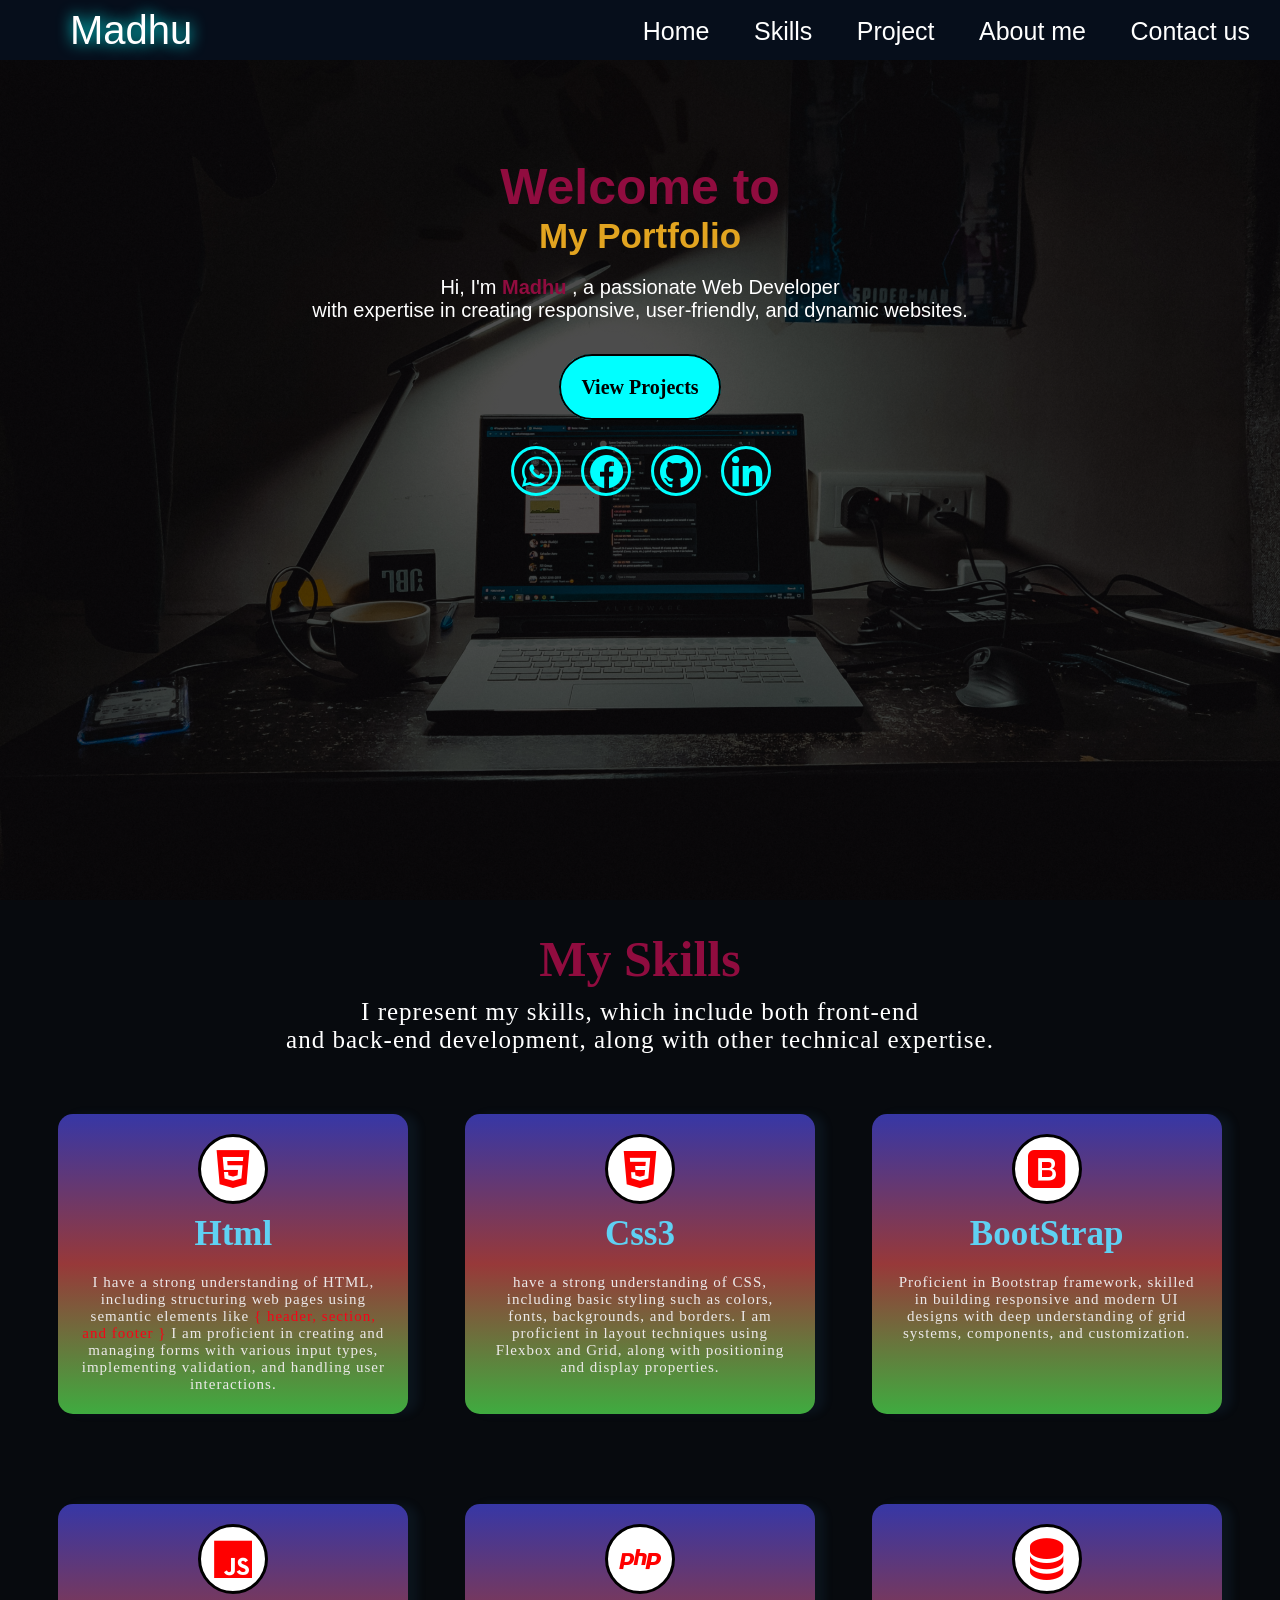
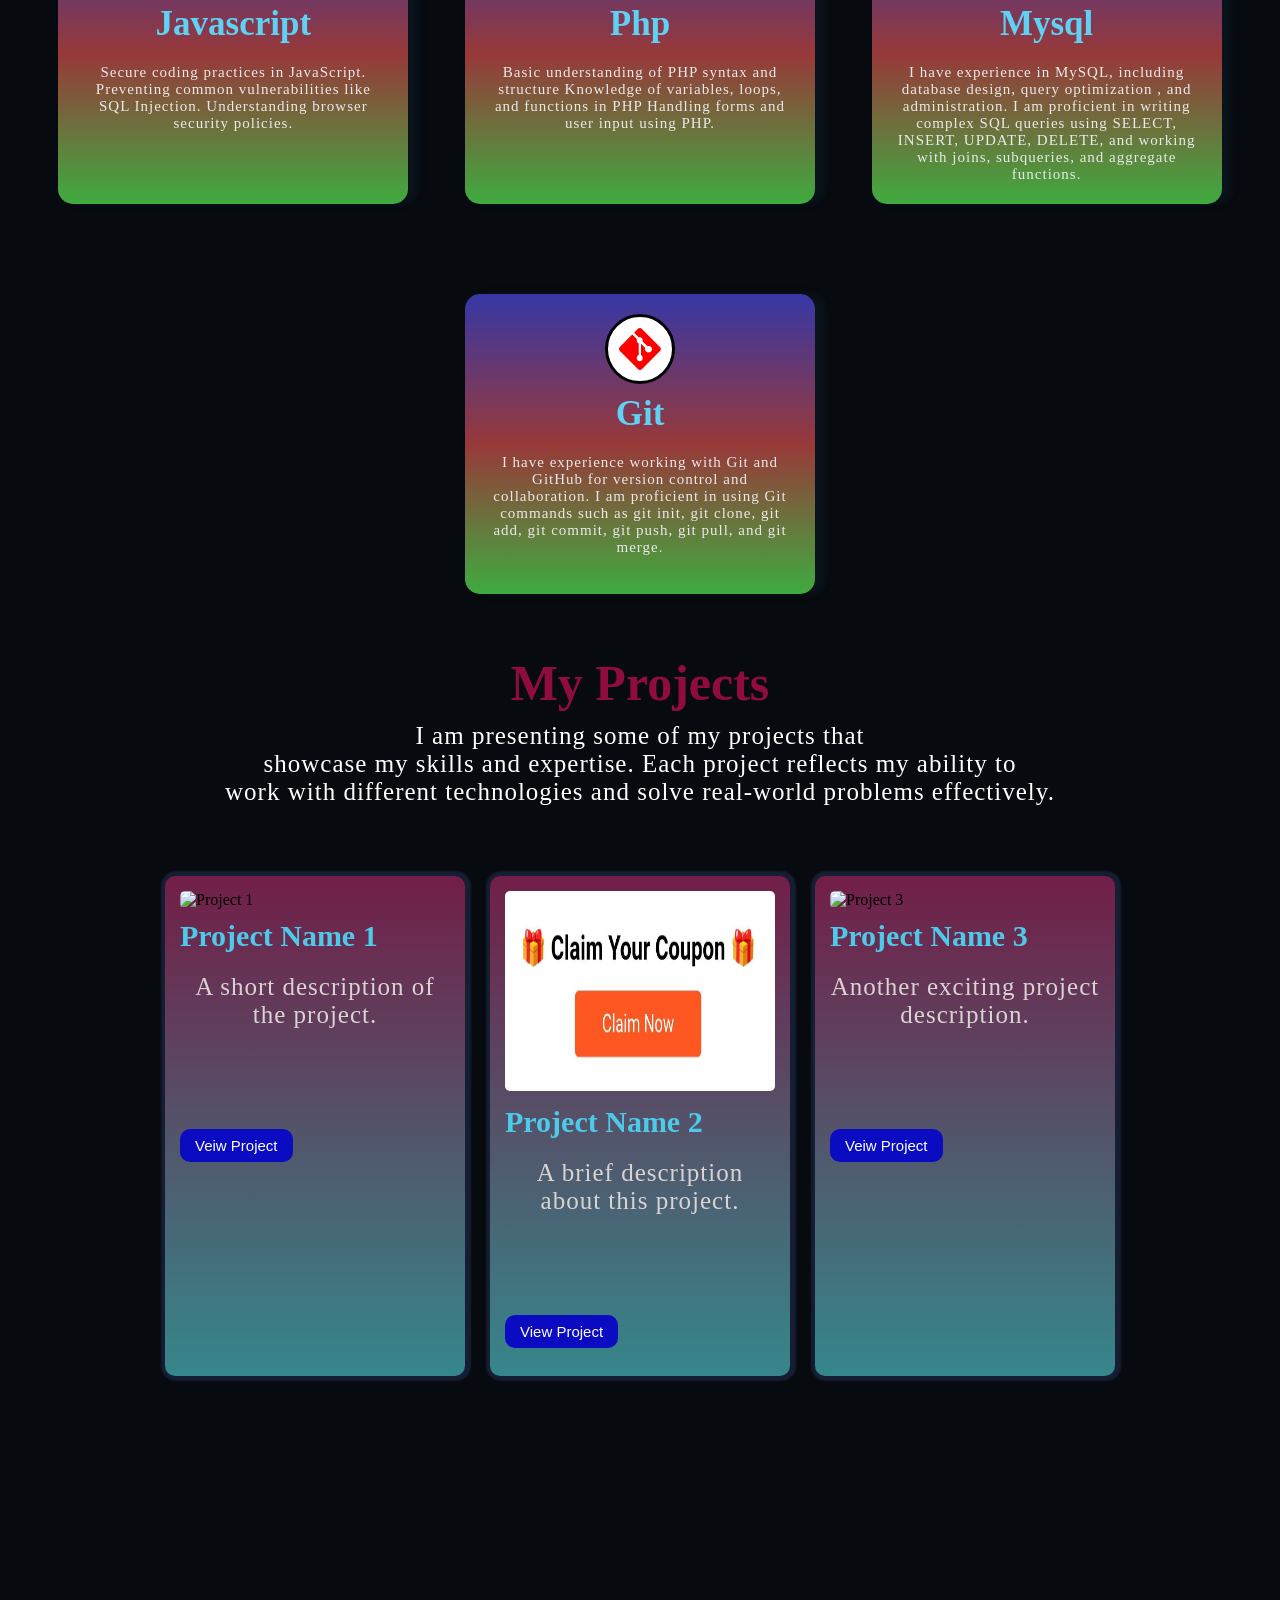
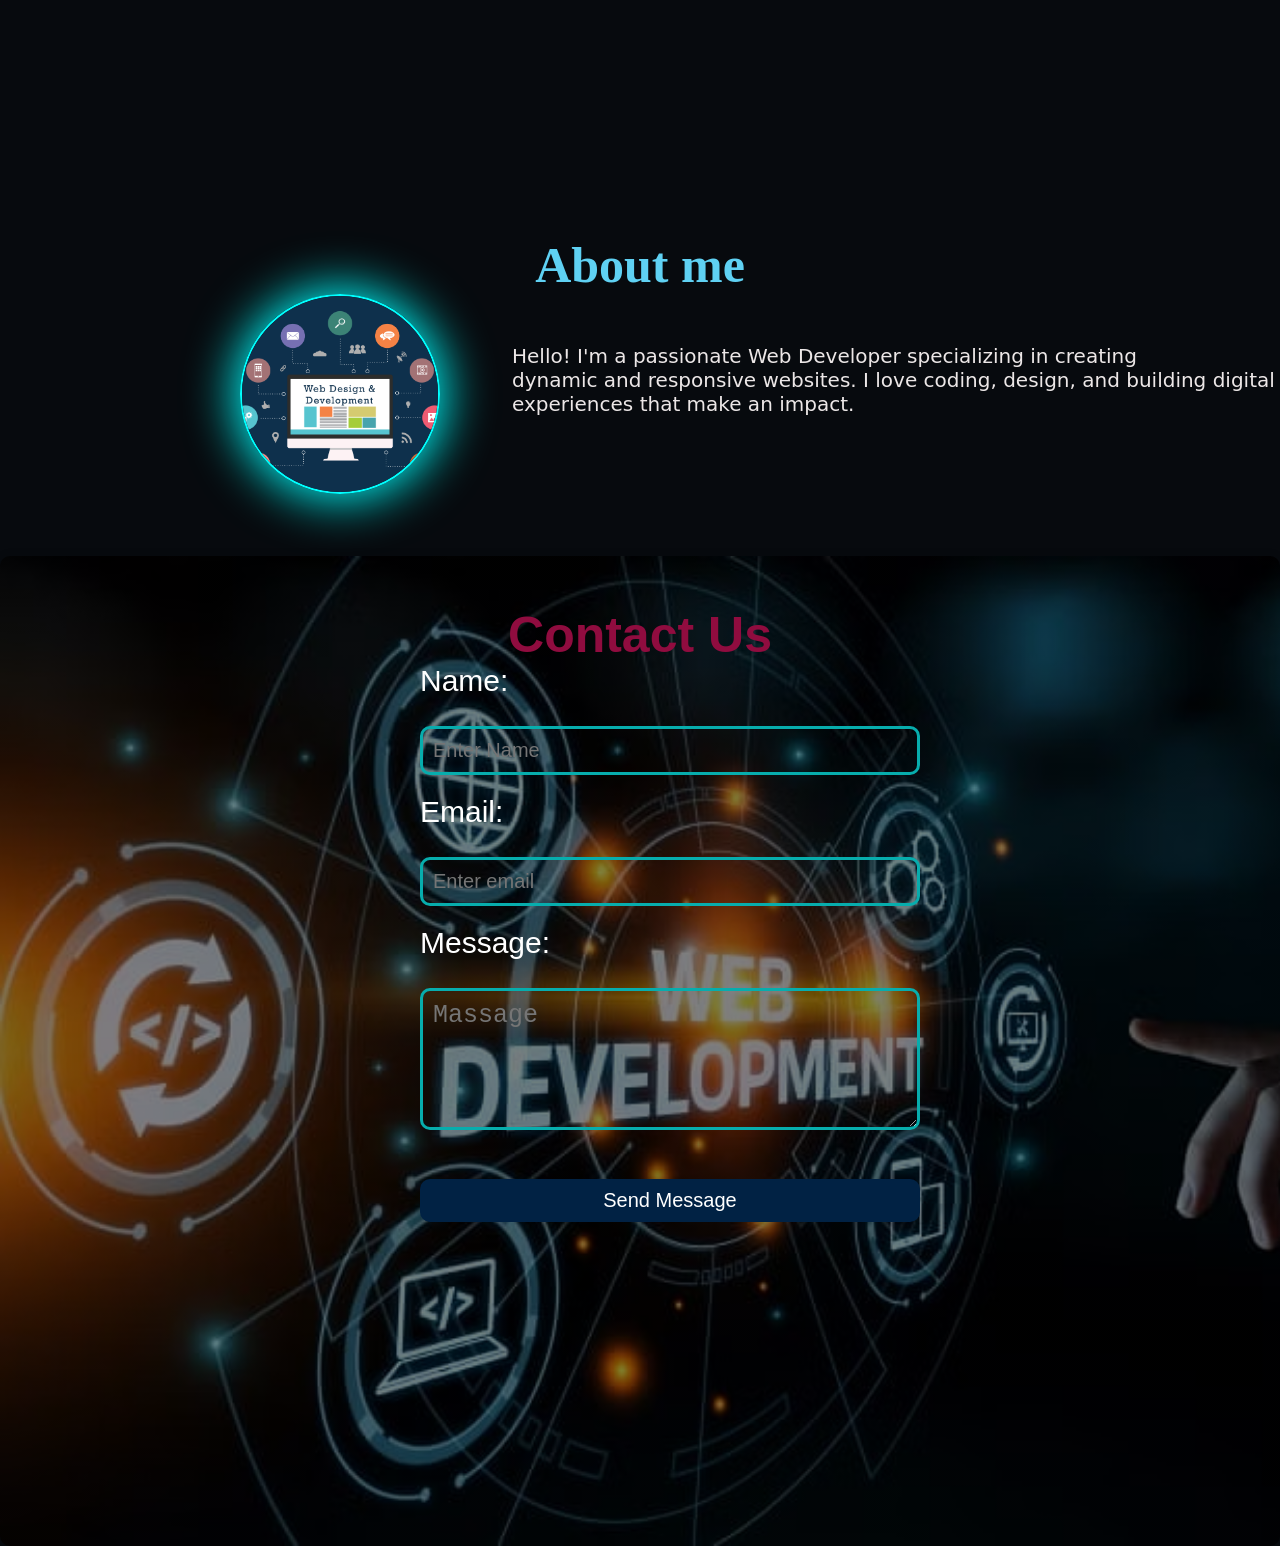
==== index.html @ 388b274d "PORTFOLIO" ====
<!DOCTYPE html>
<html lang="en">
<head>
    <meta charset="UTF-8">
    <meta name="viewport" content="width=device-width, initial-scale=1.0">
    <title>Madhu Verma</title>
    <link rel="stylesheet" type="text/css" href="p.css" />
    <link href='https://unpkg.com/boxicons@2.1.4/css/boxicons.min.css' rel='stylesheet'>
    <link href='https://unpkg.com/boxicons@2.1.4/css/boxicons.min.css' rel='stylesheet'>
</head>
<body>
    <!---------------------------------Navigationbar-------------------------------------------->
     <header class="head">
    <nav class="navbar">
        <div class="logo">Madhu</div>
        <ul class="nav-links">
            <li class="nav-menu"><a href="#hero" data-after="hero">Home</a></li>
            <li class="nav-menu"><a href="#S-B" data-after="Skills">Skills</a></li>
            <li class="nav-menu"><a href="#Projects" data-after="projects">Project</a></li>
            <li class="nav-menu"><a href="#container" data-after="about">About me</a></li>
            <li class="nav-menu"><a href="#Contact" data-after="contact">Contact us</a></li>
        </ul>
        <!------------------------------Toggle bar------------------------------->
        <div class="menu-toggle">&#9776;</div>
    </nav>
    <!-----------------------Home page----------------------->
    <section id="hero">
        <h2>Welcome to<h1> My Portfolio </h1></h2>
        <p>Hi, I'm <span>Madhu</span> , a passionate Web Developer</br>
            with expertise in creating responsive, user-friendly, and dynamic websites.</p>
        <button ><a href="#Projects"class="btn">View Projects</a></button><br>
<!--------------------------------social Meadia link----------------------------------------->
<div class="social-links">
    <a href="https://wa.me/+918318066806"rel="nooperner noreferrer"><i class='bx bxl-whatsapp'></i></a> 
    <a href=""><i class='bx bxl-facebook-circle' ></i></a>
    <a href="https://github.com/Madhuverma1"><i class='bx bxl-github'></i></a>
    <a href=""><i class='bx bxl-linkedin'></i></a>
</div>
    </section>
 </header>
<!--------------------------------------Skills-boxes---------------------------------------->
<section id="S-B">
<h2>My Skills</h2>
<p>I represent my skills, which include both front-end </br>
    and back-end development, along with other technical expertise.</p>
<section class="Skills">
    <div class="skill-box">
        <i class='bx bxl-html5'></i>
        <h3>Html</h3>
        <p> I have a strong understanding of HTML, including structuring web 
            pages using semantic elements like <span>{ header, section, and footer }</span>
            I am proficient in creating
            and managing forms with various input
            types, implementing validation, and handling user interactions. </p>
    </div>
    <div class="skill-box">
        <i class='bx bxl-css3' ></i>
        <h3>Css3</h3>
        <p> have a strong understanding of CSS, including basic styling 
            such as colors, fonts, backgrounds, and borders. I am proficient in 
            layout techniques using Flexbox 
            and Grid, along with positioning and display properties.</p>
    </div>
    <div class="skill-box">
        <i class='bx bxl-bootstrap' ></i>
        <h3>BootStrap</h3>
        <p>Proficient in Bootstrap framework, skilled in building responsive 
        and modern UI designs with deep understanding of grid systems, components, and customization.</p>
    </div>
</section>
<section class="Skills">
    <div class="skill-box">
        <i class='bx bxl-javascript' ></i>
        <h3>Javascript</h3>
        <p>
        Secure coding practices in JavaScript.<br>
        Preventing common vulnerabilities like SQL Injection.
        Understanding browser security policies.</p>
    </div>
    <div class="skill-box">
        <i class='bx bxl-php' ></i>
        <h3>Php</h3>
        <p>Basic understanding of PHP syntax and structure
        Knowledge of variables, loops, and functions in PHP
            Handling forms and user input using PHP.</p>
    </div>
    <div class="skill-box">
        <i class='bx bxs-data'></i>
        <h3>Mysql</h3>
        <p>I have experience in MySQL, including database design, query optimization
            , and administration. I am proficient in writing complex SQL queries using SELECT, INSERT,
             UPDATE, DELETE, and working with joins, subqueries, and aggregate functions.</p>
    </div>
</section>
<section class="Skills">
    <div class="skill-box">
        <i class='bx bxl-git'></i>
        <h3>Git</h3>
        <p>I have experience working with Git and GitHub for
             version control and collaboration. I am proficient in using Git commands such as git init, 
            git clone, git add, git commit, git push, git pull, and git merge.</p>
    </div>
</section>

<!----------------------------------Projects------------------------------------>
<section id="Projects">
    <h2>My Projects</h2>
    <p>I am presenting some of my projects that <br>showcase my skills 
        and expertise. Each project reflects my 
        ability to <br>work with different technologies and solve real-world problems effectively.</p>
        <div class="projects-container">
        <div class="project-box">
            <img src="project1.jpg" alt="Project 1">
            <h3>Project Name 1</h3>
            <p>A short description of the project.</p>
            <a href="https://github.com/Madhu12345678185/Animation" target="_blank">Veiw Project</a>
        </div>

        <div class="project-box">
            <img src="image/coupon.jpeg" alt="Project 2">
            <h3>Project Name 2</h3>
            <p>A brief description about this project.</p>
            <a href="https://coupon-project-1.onrender.com" target="_blank">View Project</a>
        </div>

        <div class="project-box">
            <img src="project3.jpg" alt="Project 3">
            <h3>Project Name 3</h3>
            <p>Another exciting project description.</p>
            <a href="" target="_blank">Veiw Project</a>
        </div>
    </div>
</section>
</section>
<!---------------------------------------About page-------------------------------------->
<section id="container">
    <div class="content">
    <h2 class="h2">About me</h2>
    <img class="image" src="web-development.png"></img>
    <p class="p">Hello! I'm a passionate Web Developer specializing in creating 
    <br>dynamic and responsive websites. I love coding, design, and building digital
    </br> experiences that make an impact.</p>
    </div>
</section>

<!----------------------------------contact Page------------------------------->
<section id="Contact">
    
<div class="contact-container">
    <h2>Contact Us</h2>
    <form id="contactForm">
        <label for="name">Name:</label><br><br>
        <input type="text" id="name" name="name"placeholder="Enter Name">
        <p class="error" id="nameError"></p>

        <label for="email">Email:</label><br><br>
        <input type="email" id="email" name="email"placeholder="Enter email">
        <p class="error" id="emailError"></p>

        <label for="message">Message:</label><br><br>
        <textarea id="message" name="message" rows="4"placeholder="Massage"></textarea>
        <p class="error" id="messageError"></p>

        <button type="submit" class="btn2"  >Send Message</button>
       
    </form>
</div>
</section>
</body>
</html>
    <!-----------------------Javascript------------------------>
    <script src="js.js"></script>
</body>
</html>
---- p.css ----
* {
  margin: 0;
  padding: 0;
  box-sizing: border-box;
}
body {
  background-color: #070a0e;
  height: 100vh;
  width: 100%;
}
.head {
  font-family: Arial, sans-serif;
  background: linear-gradient(rgba(0, 0, 0, 0.7) 50%, rgba(0, 0, 0, 0.7) 50%),
    url("computer2.jpg") no-repeat;
  height: 100vh;
  width: 100%;
  background-size: cover;
}
/*****************************Nav-Links****************************/
nav ul {
  list-style: none;
  padding: 0;
}
nav ul li {
  display: inline;
  margin: 0 15px;
}
nav ul li a {
  color: white;
  text-decoration: none;
  padding-right: 20px;
}
/*******************************Navigation Bar**************************************/
.navbar {
  display: flex;
  justify-content: space-between;
  align-items: center;
  background: #060e1b;
  padding-left: 20px;
  color: white;
  cursor: pointer;
  position: fixed;
  height: 60px;
  width: 100%;
}
.logo {
  font-size: 40px;
  font-weight: 400;
  text-shadow: 0px 0px 15px aqua;
  padding-left: 50px;
}
.nav-links a {
  list-style: none;
  font-size: 30px;
}
.nav-menu a:hover {
  cursor: pointer;
  font-size: 26px;
  color: aqua;
  transition: 1s;
  text-decoration: underline;
  text-shadow: 0px 0px 8px aqua;
  overflow: hidden;
}
.nav-links li {
  margin: 15px 10px;
  font-size: 30px;
}

.nav-links a {
  color: white;
  text-decoration: none;
  font-size: 25px;
}
.menu-toggle {
  display: none;
  font-size: 24px;
  cursor: pointer;
}
/***************************Responsinve for phone********************************/
@media (max-width: 700px) {
  .nav-links {
    display: none;
    flex-direction: column;
    width: 100%;
    position: absolute;
    top: 50px;
    left: 0;
    background: #060e1b;
    text-align: center;
    height: 350px;
    text-size-adjust: 40px;
    transition: 1s;
  }
  .head {
    background: linear-gradient(rgba(0, 0, 0, 0.7) 50%, rgba(0, 0, 0, 0.7) 50%),
      url("computer2.jpg") no-repeat;
    height: 100vh;
    width: 100%;
    background-size: cover;
  }
  nav ul li a {
    padding-top: 20px;
    margin-top: 30px;
  }
  .nav-links.active {
    display: flex;
    padding-right: 5px;
  }
  .logo {
    padding-left: 0%;
  }
  .navbar {
    position: fixed;
  }
  .menu-toggle {
    display: block;
    padding-right: 30px;
    border: 2px solid white;
    border-radius: 50%;
    height: 40px;
    width: 40px;
    text-align: center;
    padding: 1px 1px 1px 1px;
    font-size: 25px;
    margin-right: 10px;
    box-shadow: 0px 0px 10px 3px aqua;
    animation: border 5s linear infinite;
  }
  @keyframes border {
    from {
      rotate: (border(360deg));
    }
    to {
      opacity: 0;
    }
  }
}
/************************************Home page*********************************/
#hero {
  text-align: center;
  padding: 50px 20px;
  color: white;
  padding-top: 10%;
  font-size: 25px;
}
#hero h1{
  color:#e2a420;
  font-size: 35px;
}
#hero p {
  padding: 20px;
  font-size: 20px;
  font-family: Verdana, Geneva, Tahoma, sans-serif;
  padding-top: 20px;
  line-break: 20px;
}
#hero p span {
  color:#900C3F ;
  font-size: 20px;
  font-weight: 600;
}
#hero h2 span {
  color: aqua;
  font-size: 45px;
  padding-top: 10px;
}
#hero .btn {
  padding: 20px;
  font-size: 20px;
}
/*********************************Project button*********************************/
button {
  background: none;
  border: none;
  margin-top: 25px;
  font-size: 30px;
  font-weight: 20px;
}
button .btn {
  border: 2px solid black;
  height: 20vh;
  width: 50%;
  background-color: aqua;
  text-decoration: none;
  font-size: 30px;
  font-weight: 600;
  color: black;
  margin-top: 20px;
  border-radius: 40px;
  padding-top: 30px;
  font-family: serif;
}
/*********************************Social-Meadia Css*************************************/
.social-links {
  margin-top: 30px;
  font-size: 40px;
  height: 50px;
  width: 50px;
  display: flex;
  padding: 10px;
  margin: 30px 38%;
}
.social-links a i {
  color: aqua;
  cursor: pointer;
  transition: 1s;
}
.social-links i {
  color: aqua;
  cursor: pointer;
  transition: 1s;
}
.social-links .bx {
  padding: 3px;
  border: 3px solid aqua;
  height: 50px;
  width: 50px;
  border-radius: 50%;
  margin: 5px 10px;
}
.social-links .bx:hover {
  box-shadow: 0px 0px 30px 10px aqua;
}
/********************************responsive social-links********************************/
@media (max-width: 700px) {
  .social-links {
    margin-left: 30px;
    font-size: 40px;
    font-weight: 100;
  }
  #hero p {
    margin-top: 30px;
  }
  #hero h2 {
    padding-top: 10%;
  }
}
/********************************Skills-boxes**********************************/
.Skills {
  display: flex;
  padding: 30px;
  margin-top: 30px;
}
#S-B p{
  font-size: 25px;
  letter-spacing: 1px;
  font-family: chive;
}
h2 {
  text-align: center;
  color:#900C3F ;
  font-size: 50px;
  font-weight: 600;
  margin-top: 30px;
}
p {
  color: white;
  font-size: 25px;
  padding-top: 10px;
  text-align: center;
  font-family: Verdana, Geneva, Tahoma, sans-serif;
}
.skill-box {
  background: linear-gradient(
    rgba(60, 60, 182, 0.9),
    rgba(167, 62, 62, 0.9),
    rgba(69, 189, 69, 0.9)
  );
  padding: 20px;
  border-radius: 15px;
  box-shadow: 10px 0px 10px rgb(50, 108, 156, 0.1);
  height: 300px;
  width: 350px;
  text-align: center;
  margin: auto;
}
.skill-box h3 {
  margin-bottom: 10px;
  color: rgb(95, 209, 243);
  font-size: 35px;
  margin: 10px;
}
#S-B .skill-box p {
  color: rgb(236, 233, 233);
  font-size: 15px;
  font-family: "Lucida Sans";
}
.skill-box p span {
  color: rgb(245, 4, 24);
}
.skill-box .bx {
  font-size: 50px;
  border: 3px solid black;
  color: red;
  border-radius: 50%;
  background-color: white;
  height: 70px;
  width: 70px;
  padding-top: 7px;
}
/********************************responsive Skills********************************/
@media (max-width: 700px) {
  .skill-box {
    margin: 10px;
    height: 350px;
    width: 300px;
    margin: 10px auto;
  }
  .Skills {
    display: grid;
  }
  #S-B p {
    font-size: 15px;
  }
}
/********************************Projects css***************************************/
.projects-container {
  display: flex;
  flex-wrap: wrap;
  justify-content: center;
  gap: 25px;
  padding: 20px;
  margin-top: 50px;
  position: relative;
  cursor: pointer;
  height: 100vh;
  width: 100%;
}
#Projects p{
  font-size: 25px;
  letter-spacing: 1px;
  font-family: chive;
}
.projects-container p {
  font-family: Verdana, Geneva, Tahoma, sans-serif;
  font-size: 29px;
}
.project-box {
  background: linear-gradient(rgba(185, 44, 110, 0.6), rgba(85, 218, 223, 0.6));
  border-radius: 10px;
  padding: 15px;
  width: 300px;
  box-shadow: 1px  0 2px 5px rgba(86, 108, 206, 0.2);
  transition: 0.3s;
  z-index: -1;
  height: 500px;
}
.project-box:hover {
  transform: scale(1.5);
  z-index: 1;
}
.project-box img {
  width: 100%;
  border-radius: 5px;
  height: 200px;
}
.project-box h3 {
  margin: 10px 0;
  font-size: 30px;
  color: rgb(77, 202, 233);
  font-weight: 600;
}
.project-box p {
  font-size: 15px;
  color: #dad3d3;
}
.project-box a {
  font-size: 15px;
  font-family: "Segoe UI", Tahoma, Geneva, Verdana, sans-serif;
  display: inline-block;
  margin-top: 100px;
  padding: 8px 15px;
  background: rgb(11, 11, 194);
  color: white;
  text-decoration: none;
  border-radius: 10px;
}
@media (max-width: 700px) {
  #Projects {
    height: 100vh;
    width: 100%;
  }
  .projects-container {
    height: 200px;
    width: 300px;
    margin: auto;
    z-index: -1;
  }
  #Project p {
    font-size: 15px;
  }
}
/******************************************About me************************************/
#container {
  display: flex;
  padding-top: 50px;
  width: 100%;
  flex-wrap: wrap;
  margin: auto;
  z-index: -1;
  height: 400px;
  width: 100%;
}
.image {
  flex: 1;
  width: 200px;
  height: 200px;
  border-radius: 50%;
  object-fit: cover;
  animation: fadeIn 5s ease-in infinite;
  position: absolute;
  border: 2px solid aqua;
  box-shadow: 0px 0px 50px 5px aqua;
  transition: 1s;
  z-index: -1;
  margin-left: 15rem;
}
.content {
  flex: 2;
  animation: slideIn 1.5s ease-in-out;
  padding-top: 0px;
}
.content .h2 {
  color: rgb(95, 209, 243);
  font-size: 50px;
}
.p {
  color: #ece7e7;
  position: relative;
  font-family: system-ui, -apple-system, BlinkMacSystemFont, "Segoe UI";
  font-size: 20px;
  text-align: justify;
  padding-left: 40%;
  padding-top: 50px;
  position: relative;
  z-index: -1;
}
@keyframes fadeIn {
  from {
    opacity: 1;
  }
  to {
    opacity: 0.4;
  }
}

@media (max-width: 700px) {
  .image {
    height: 150px;
    width: 150px;
    border-radius: 50%;
    box-shadow: 0px 0px 50px 2px aqua;
    margin-left: 170px;
    border-top: none;
    z-index: -1;
    border: 2px solid aqua;
    margin-top: 30px;
  }
  .p {
    padding-top: 15rem;
    z-index: -1;
    padding-left: 0%;
    text-align: justify;
  }
  .content .h2 {
    padding-top: 100px;
  }
  #container {
    padding-top: 60rem;
    height: 100rem;
    width: 100%;
  }
}
/**************************************Contact Page css******************************************/
#Contact {
  font-family: Arial, sans-serif;
  margin: 0;
  padding: 0;
  display: flex;
  justify-content: center;
  align-items: center;
  height: 100vh;
}
.contact-container {
  padding: 20px;
  border-radius: 10px;
  box-shadow: 0px 0px 10px rgba(0, 0, 0, 0.1);
  width: 100%;
  margin: auto;
  background: linear-gradient(rgba(0, 0, 0, 0.5) 50%, rgba(0, 0, 0, 0.5) 50%),
    url("good career.jpg") no-repeat;
  background-size: cover;
  height: 110vh;
}
h2 {
  text-align: center;
  font-size: 50px;
  font-weight: bold;
}
label {
  color: white;
  font-size: 30px;
  font-family: "Gill Sans", "Gill Sans MT", Calibri, "Trebuchet MS", sans-serif;
  padding-left: 400px;
}
input,
textarea {
  width: 500px;
  padding: 10px;
  margin: 10px 400px;
  border: 3px solid #07adad;
  border-radius: 10px;
  background-color: transparent;
  font-size: 25px;
  color: rgb(235, 225, 225);
}
.btn2 {
  width: 500px;
  padding: 10px;
  background: #012244;
  color: white;
  border: none;
  border-radius: 10px;
  cursor: pointer;
  font-size: 20px;
  transition: 1s;
  margin-left: 400px;
}
.btn2:hover {
  background: #0056b3;
}
.error {
  color: red;
  font-size: 20px;
}
input {
  font-size: 20px;
}
@media (max-width: 700px) {
  #Contact {
    height: 100vh;
    width: 100%;
  }
  label {
    padding-left: 0px;
  }
  input,
  textarea {
    margin: 10px;
    width: 100%;
  }
  .btn2 {
    margin-left: 10px;
    width: 100%;
  }
}
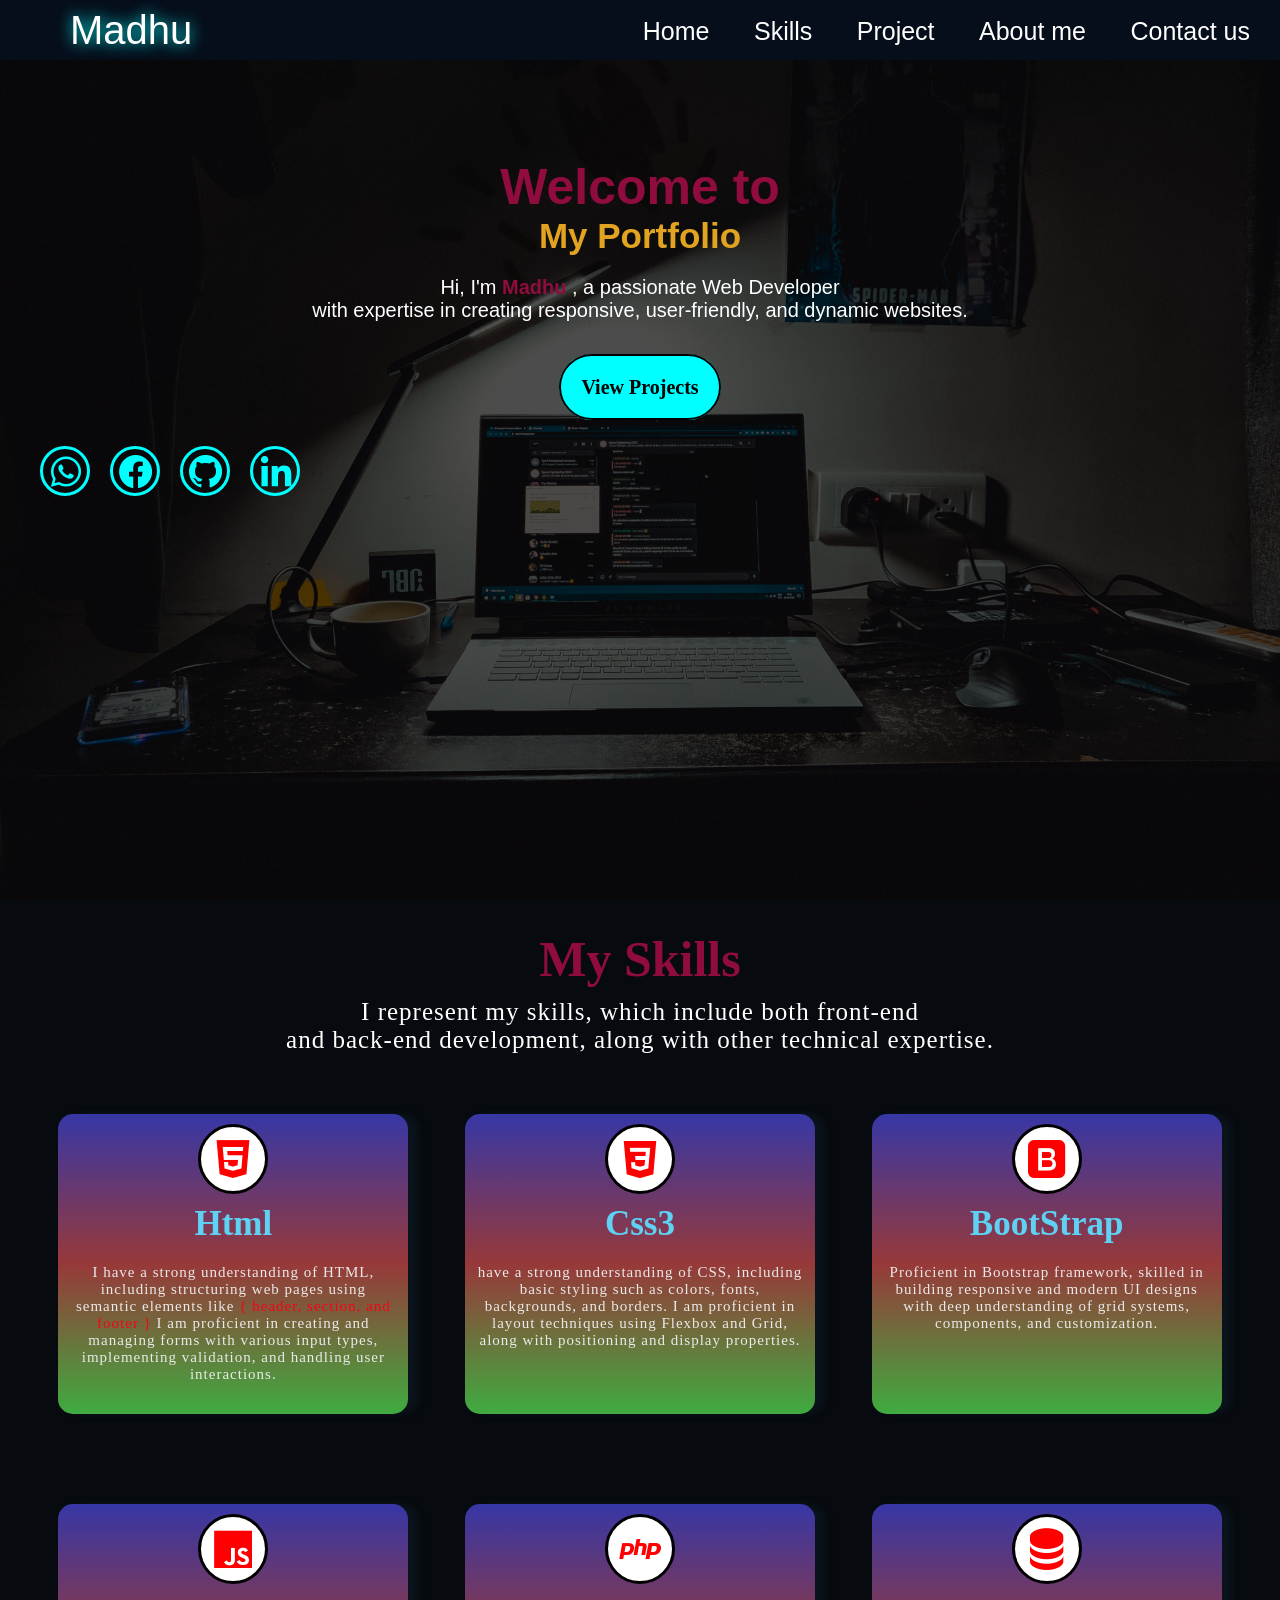
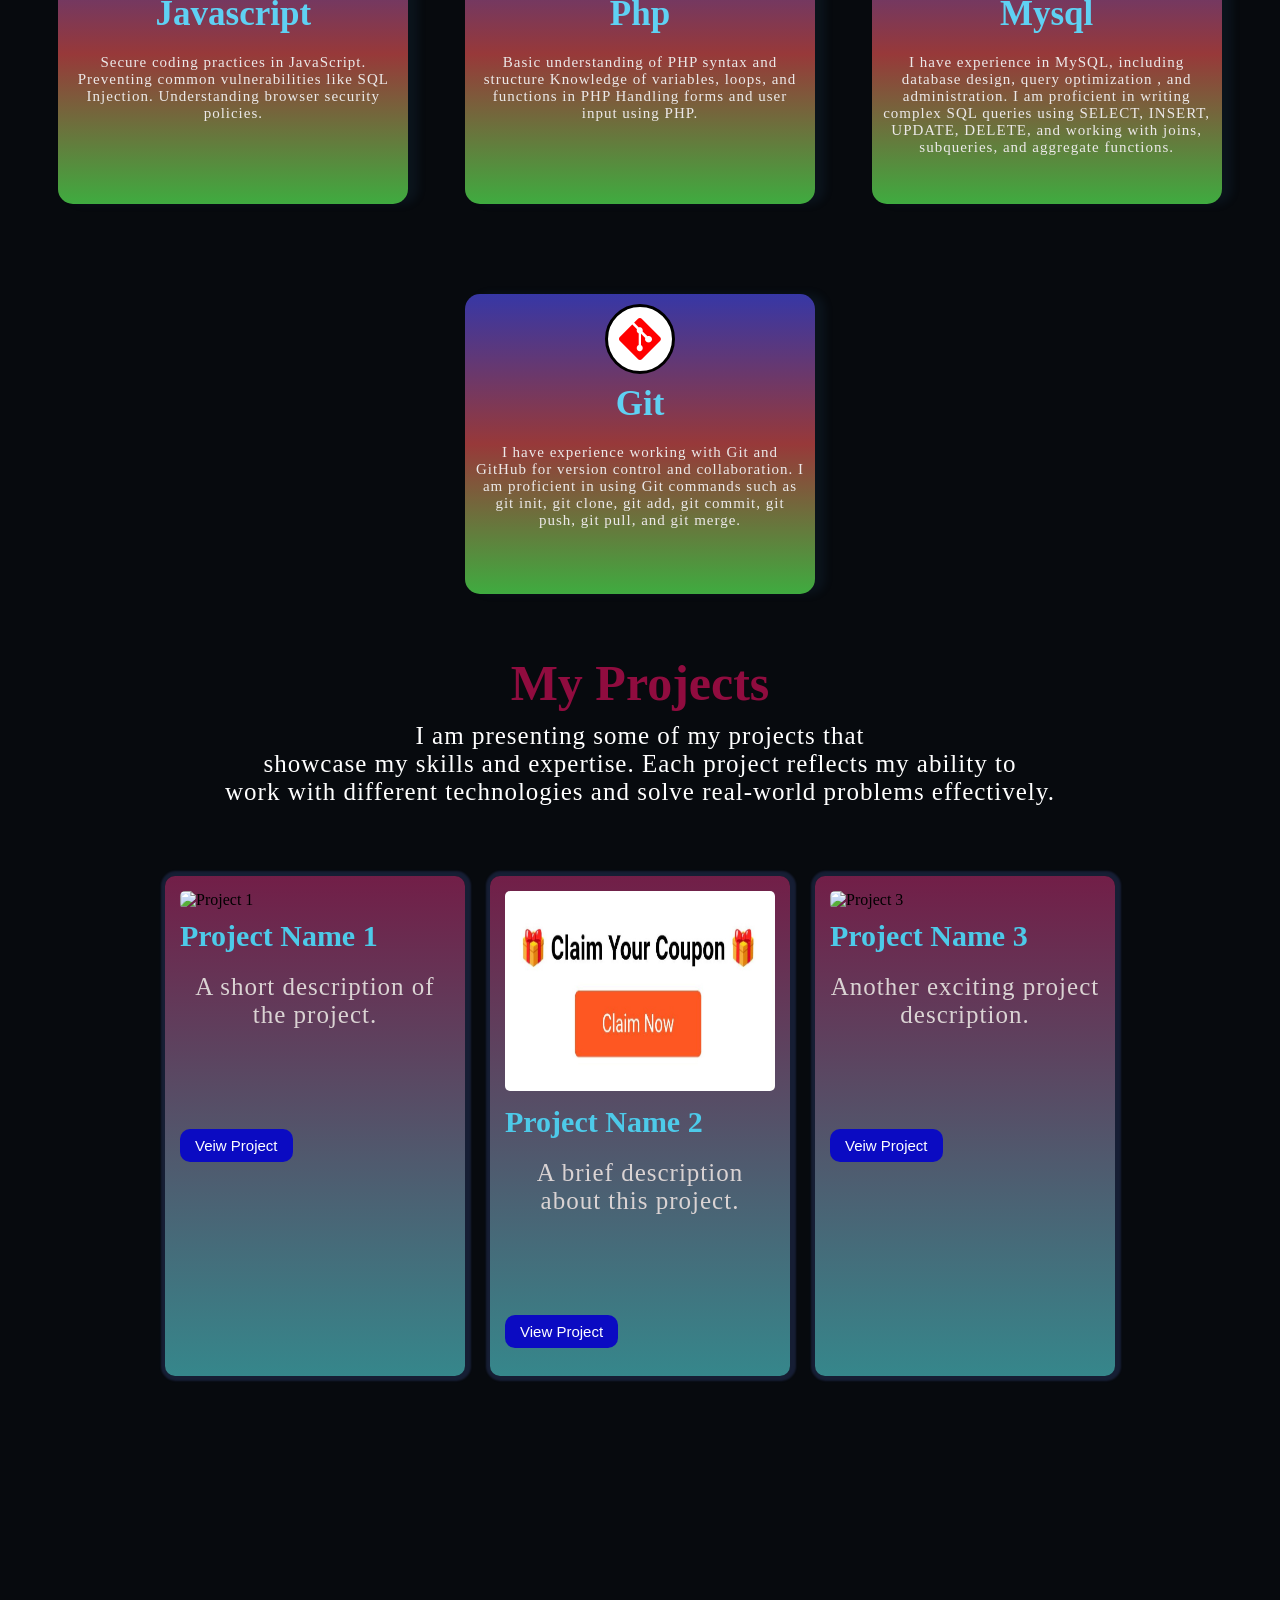
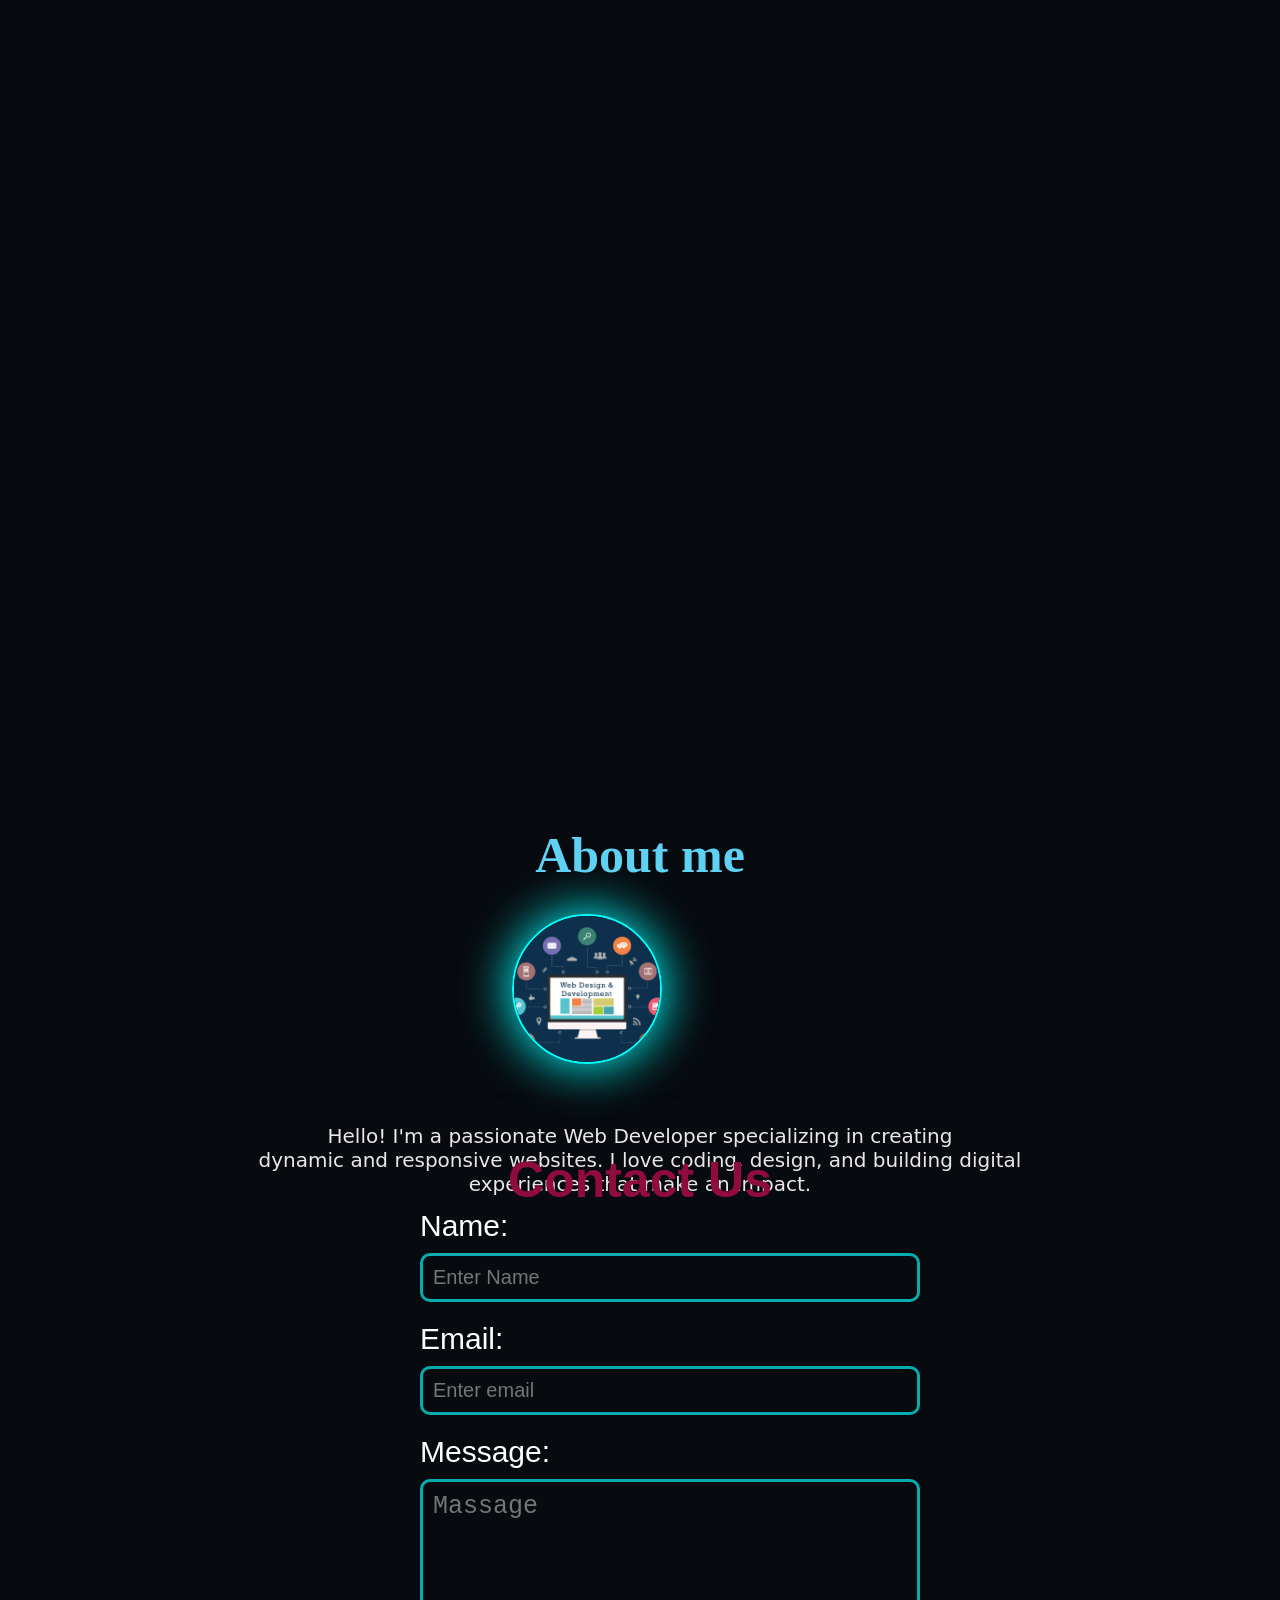
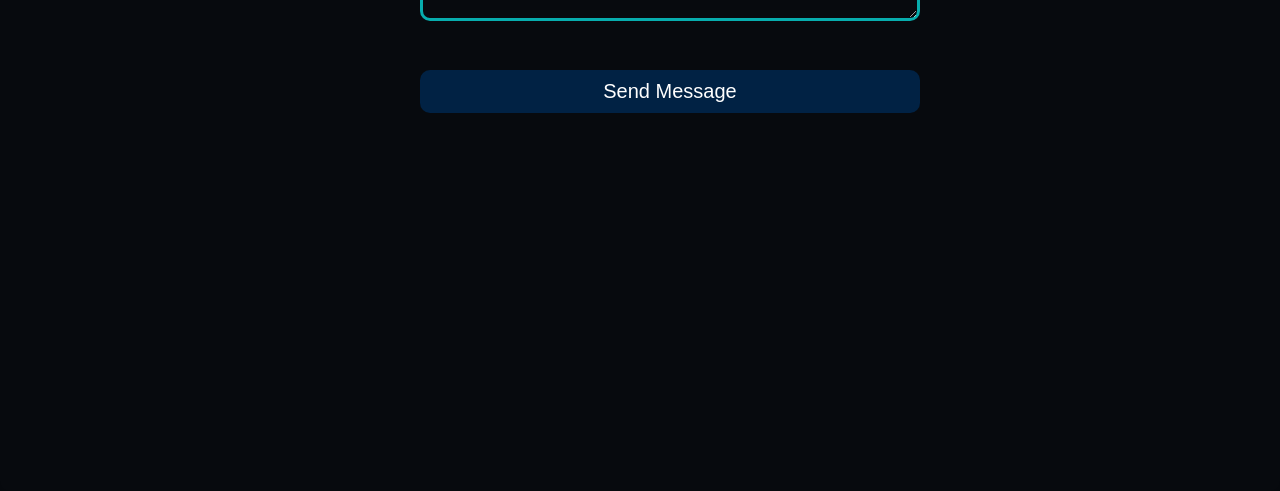
==== commit a8b48c90: "PORTFOLIO" ====
--- a/index.html
+++ b/index.html
@@ -114,14 +114,14 @@
             <img src="project1.jpg" alt="Project 1">
             <h3>Project Name 1</h3>
             <p>A short description of the project.</p>
-            <a href="https://github.com/Madhu12345678185/Animation" target="_blank">Veiw Project</a>
+            <a href="" target="_blank">Veiw Project</a>
         </div>
 
         <div class="project-box">
             <img src="image/coupon.jpeg" alt="Project 2">
             <h3>Project Name 2</h3>
             <p>A brief description about this project.</p>
-            <a href="https://coupon-project-1.onrender.com" target="_blank">View Project</a>
+            <a href="https://github.com/Madhuverma1/MyPortfolio" target="_blank">View Project</a>
         </div>
 
         <div class="project-box">
@@ -150,15 +150,15 @@
 <div class="contact-container">
     <h2>Contact Us</h2>
     <form id="contactForm">
-        <label for="name">Name:</label><br><br>
+        <label for="name">Name:</label><br>
         <input type="text" id="name" name="name"placeholder="Enter Name">
         <p class="error" id="nameError"></p>
 
-        <label for="email">Email:</label><br><br>
+        <label for="email">Email:</label><br>
         <input type="email" id="email" name="email"placeholder="Enter email">
         <p class="error" id="emailError"></p>
 
-        <label for="message">Message:</label><br><br>
+        <label for="message">Message:</label><br>
         <textarea id="message" name="message" rows="4"placeholder="Massage"></textarea>
         <p class="error" id="messageError"></p>
 
--- a/p.css
+++ b/p.css
@@ -78,7 +78,7 @@
   cursor: pointer;
 }
 /***************************Responsinve for phone********************************/
-@media (max-width: 700px) {
+@media (max-width: 768px) {
   .nav-links {
     display: none;
     flex-direction: column;
@@ -199,17 +199,22 @@
   width: 50px;
   display: flex;
   padding: 10px;
-  margin: 30px 38%;
+  
+  /* margin: 20px ; */
 }
 .social-links a i {
+
   color: aqua;
   cursor: pointer;
   transition: 1s;
+  margin-left: 50%;
+
 }
 .social-links i {
   color: aqua;
   cursor: pointer;
   transition: 1s;
+
 }
 .social-links .bx {
   padding: 3px;
@@ -223,9 +228,9 @@
   box-shadow: 0px 0px 30px 10px aqua;
 }
 /********************************responsive social-links********************************/
-@media (max-width: 700px) {
+@media (max-width: 768px) {
   .social-links {
-    margin-left: 30px;
+    margin-left: 200px;
     font-size: 40px;
     font-weight: 100;
   }
@@ -267,7 +272,7 @@
     rgba(167, 62, 62, 0.9),
     rgba(69, 189, 69, 0.9)
   );
-  padding: 20px;
+  padding: 10px;
   border-radius: 15px;
   box-shadow: 10px 0px 10px rgb(50, 108, 156, 0.1);
   height: 300px;
@@ -300,7 +305,7 @@
   padding-top: 7px;
 }
 /********************************responsive Skills********************************/
-@media (max-width: 700px) {
+@media (max-width: 768px) {
   .skill-box {
     margin: 10px;
     height: 350px;
@@ -322,9 +327,9 @@
   gap: 25px;
   padding: 20px;
   margin-top: 50px;
-  position: relative;
-  cursor: pointer;
-  height: 100vh;
+  /* position: relative; */
+  cursor: pointer;
+  height: 80vh;
   width: 100%;
 }
 #Projects p{
@@ -335,6 +340,7 @@
 .projects-container p {
   font-family: Verdana, Geneva, Tahoma, sans-serif;
   font-size: 29px;
+
 }
 .project-box {
   background: linear-gradient(rgba(185, 44, 110, 0.6), rgba(85, 218, 223, 0.6));
@@ -342,14 +348,15 @@
   padding: 15px;
   width: 300px;
   box-shadow: 1px  0 2px 5px rgba(86, 108, 206, 0.2);
-  transition: 0.3s;
-  z-index: -1;
+  /* transition: 0.3s; */
+  /* z-index: -1; */
   height: 500px;
-}
-.project-box:hover {
-  transform: scale(1.5);
-  z-index: 1;
-}
+
+}
+/* .project-box:hover {
+  transform: scale(1.1);
+  
+} */
 .project-box img {
   width: 100%;
   border-radius: 5px;
@@ -376,13 +383,13 @@
   text-decoration: none;
   border-radius: 10px;
 }
-@media (max-width: 700px) {
+@media (max-width: 768px) {
   #Projects {
     height: 100vh;
     width: 100%;
   }
   .projects-container {
-    height: 200px;
+    height: 250px;
     width: 300px;
     margin: auto;
     z-index: -1;
@@ -445,30 +452,34 @@
   }
 }
 
-@media (max-width: 700px) {
+@media (min-width: 768px) {
+  
   .image {
     height: 150px;
     width: 150px;
     border-radius: 50%;
     box-shadow: 0px 0px 50px 2px aqua;
-    margin-left: 170px;
+    /* justify-content: center; */
+    margin-left: 40%;
     border-top: none;
     z-index: -1;
     border: 2px solid aqua;
     margin-top: 30px;
   }
   .p {
+    text-align: center;
+    /* margin-left: 10%; */
     padding-top: 15rem;
     z-index: -1;
     padding-left: 0%;
-    text-align: justify;
+    
   }
   .content .h2 {
     padding-top: 100px;
   }
   #container {
-    padding-top: 60rem;
-    height: 100rem;
+    padding-top: 45rem;
+    height: 125%;
     width: 100%;
   }
 }
@@ -488,9 +499,7 @@
   box-shadow: 0px 0px 10px rgba(0, 0, 0, 0.1);
   width: 100%;
   margin: auto;
-  background: linear-gradient(rgba(0, 0, 0, 0.5) 50%, rgba(0, 0, 0, 0.5) 50%),
-    url("good career.jpg") no-repeat;
-  background-size: cover;
+  
   height: 110vh;
 }
 h2 {
@@ -537,7 +546,7 @@
 input {
   font-size: 20px;
 }
-@media (max-width: 700px) {
+@media (max-width: 768px) {
   #Contact {
     height: 100vh;
     width: 100%;
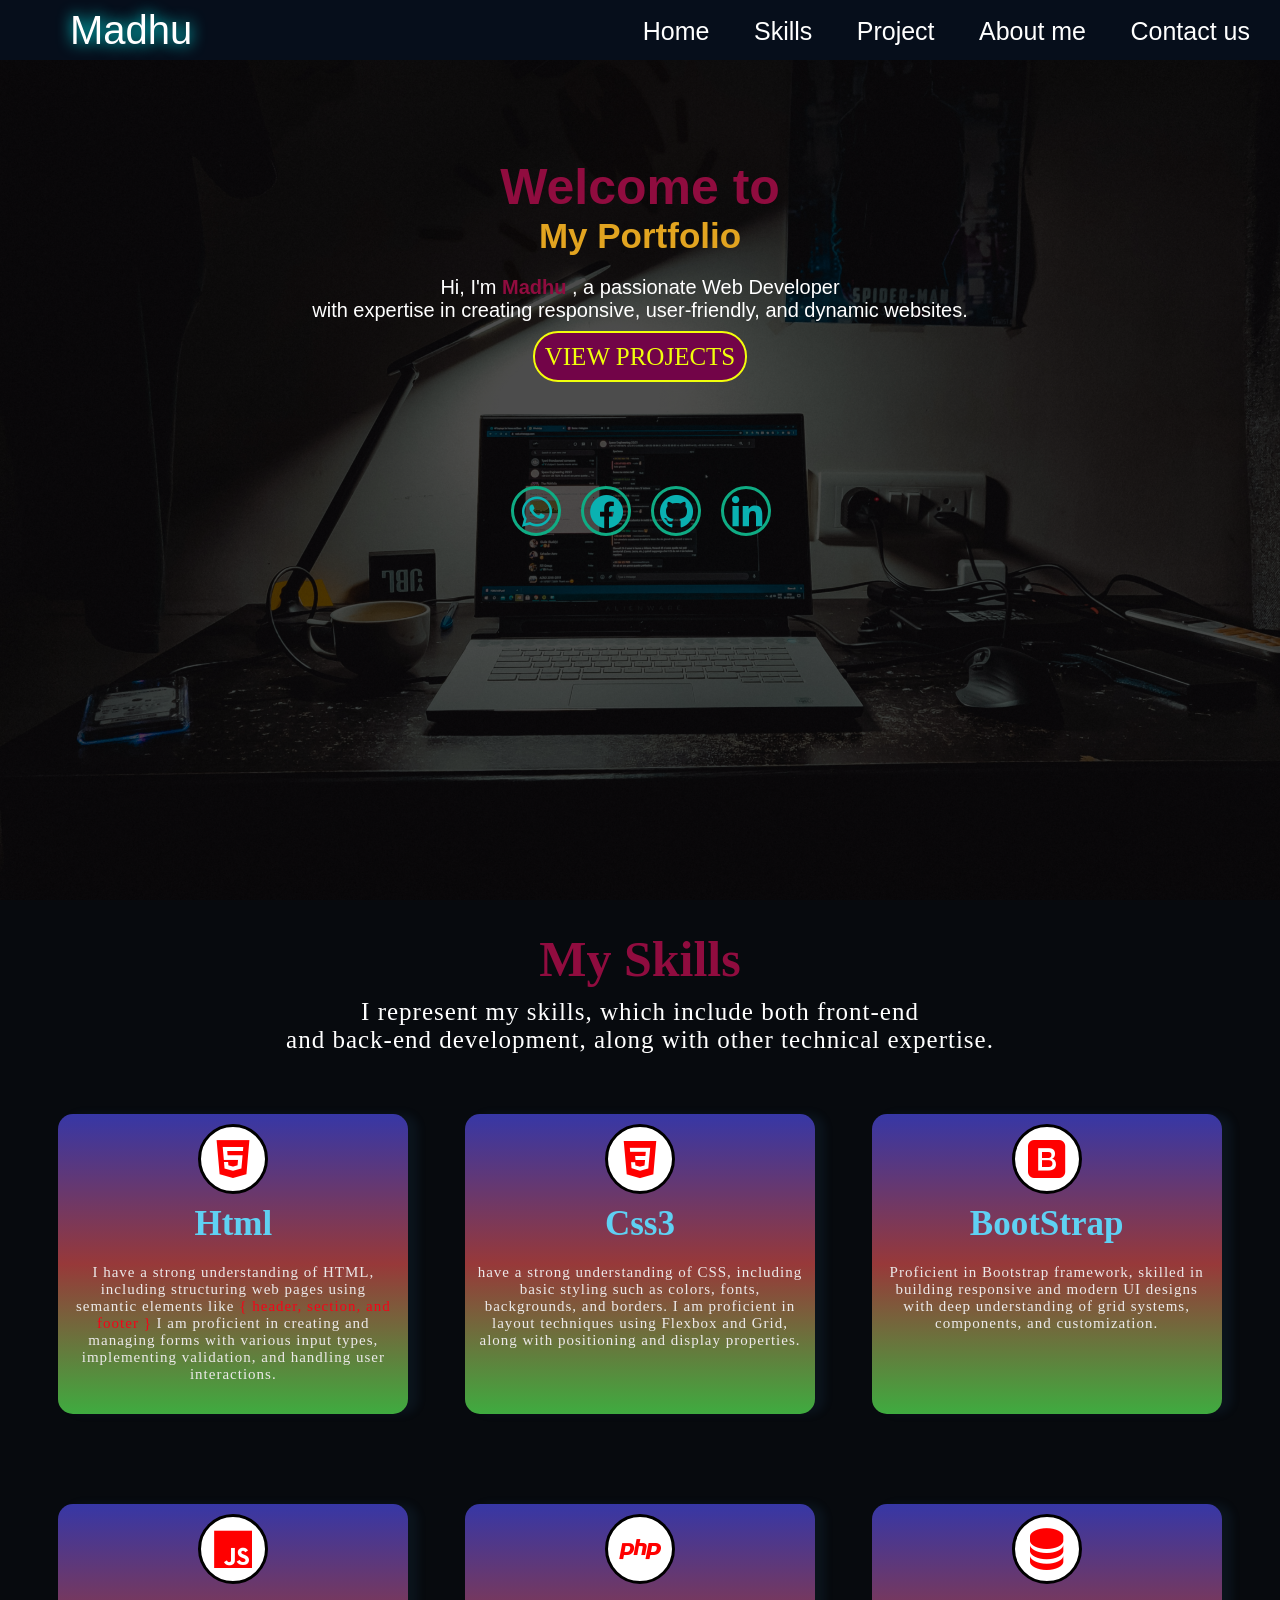
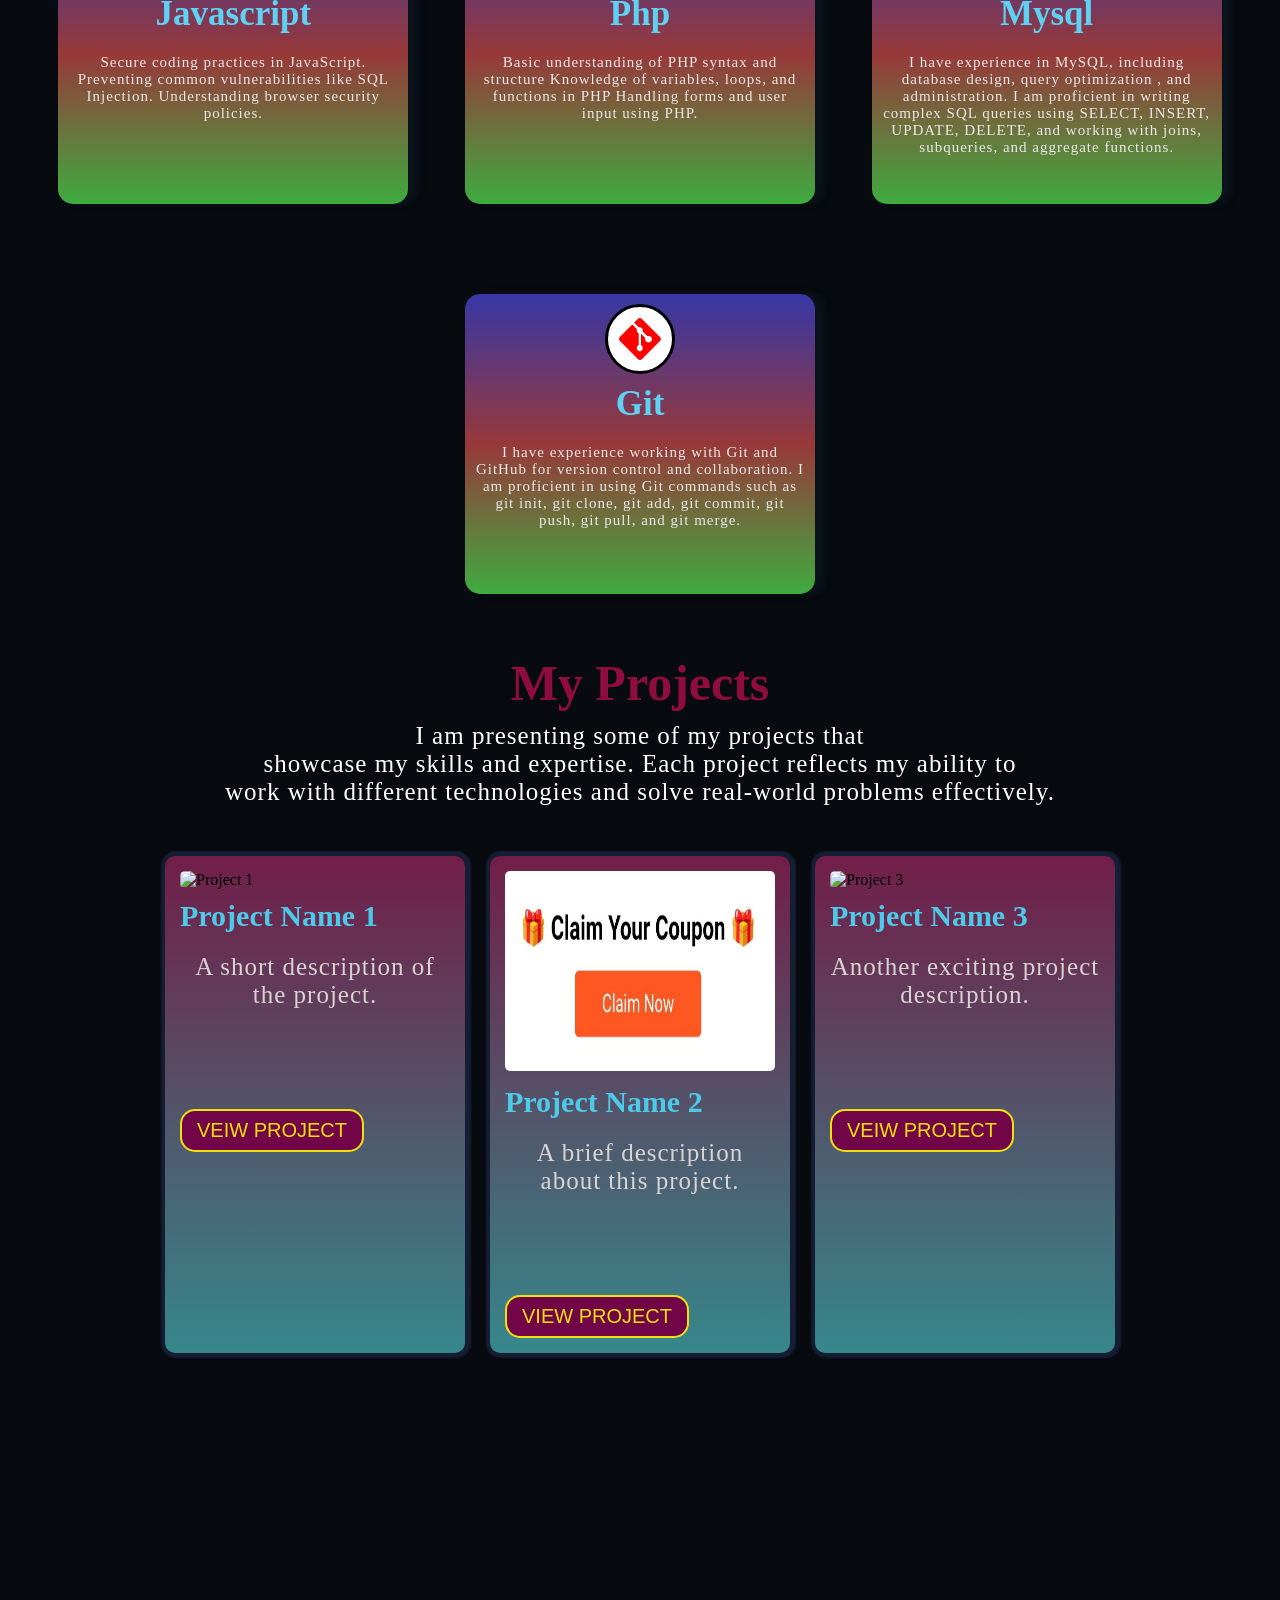
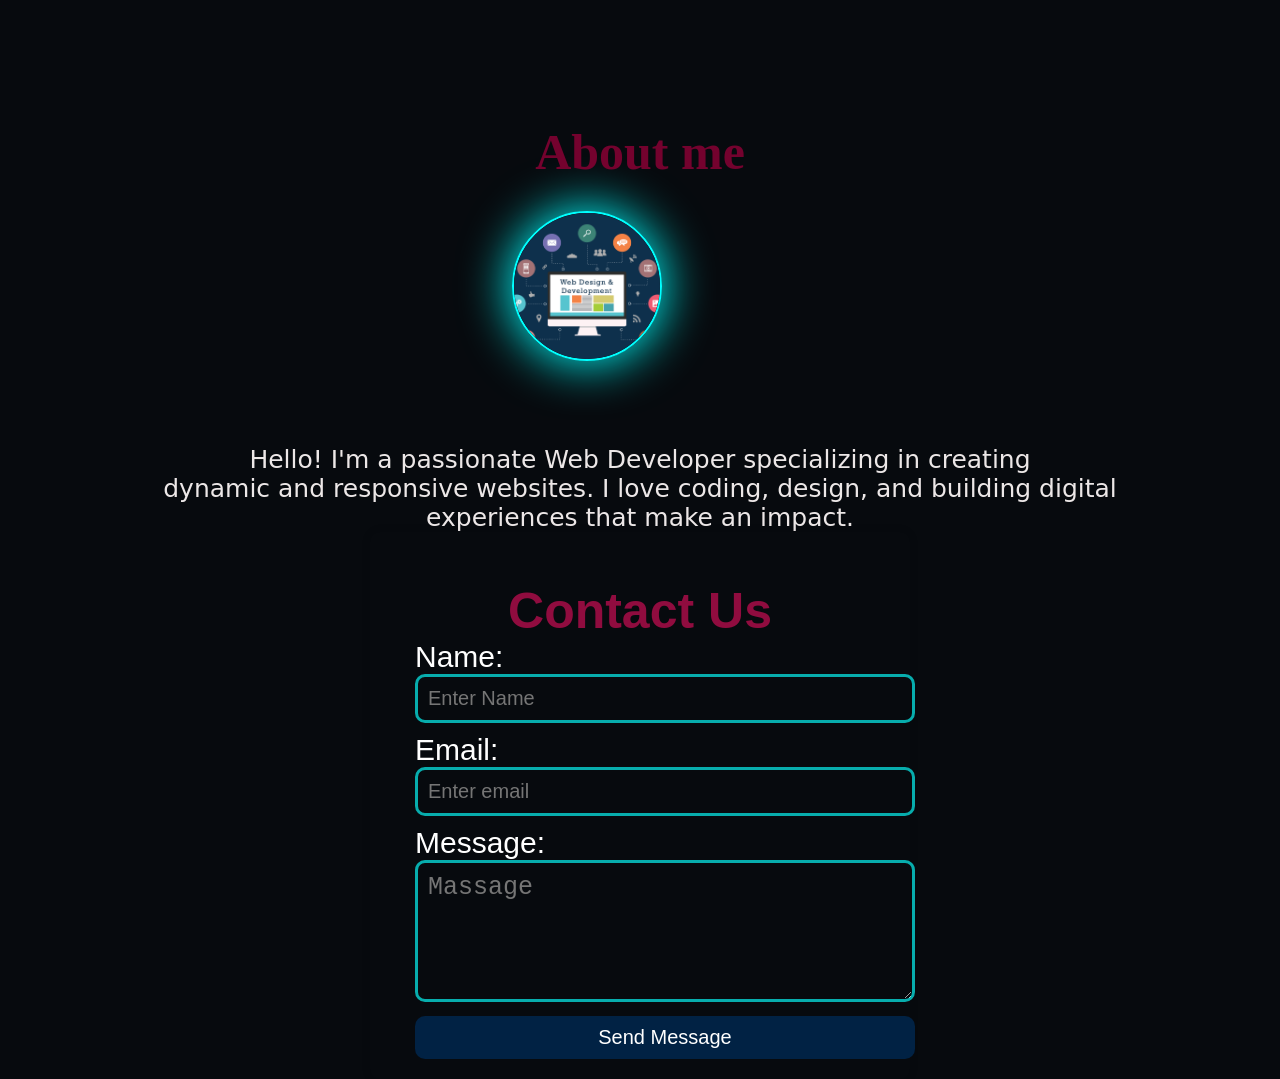
==== commit 9cb012a7: "PORTFOLIO" ====
--- a/index.html
+++ b/index.html
@@ -29,7 +29,7 @@
         <h2>Welcome to<h1> My Portfolio </h1></h2>
         <p>Hi, I'm <span>Madhu</span> , a passionate Web Developer</br>
             with expertise in creating responsive, user-friendly, and dynamic websites.</p>
-        <button ><a href="#Projects"class="btn">View Projects</a></button><br>
+       <a href="#Projects"class="btn">View Projects</a><br>
 <!--------------------------------social Meadia link----------------------------------------->
 <div class="social-links">
     <a href="https://wa.me/+918318066806"rel="nooperner noreferrer"><i class='bx bxl-whatsapp'></i></a> 
--- a/p.css
+++ b/p.css
@@ -136,6 +136,13 @@
     }
   }
 }
+/* ****************************Responsive for min phones******************************* */
+@media (max-width: 375px) {
+  .navbar{
+    position: fixed;
+  }
+}
+
 /************************************Home page*********************************/
 #hero {
   text-align: center;
@@ -144,8 +151,8 @@
   padding-top: 10%;
   font-size: 25px;
 }
-#hero h1{
-  color:#e2a420;
+#hero h1 {
+  color: #e2a420;
   font-size: 35px;
 }
 #hero p {
@@ -156,7 +163,7 @@
   line-break: 20px;
 }
 #hero p span {
-  color:#900C3F ;
+  color: #900c3f;
   font-size: 20px;
   font-weight: 600;
 }
@@ -166,66 +173,39 @@
   padding-top: 10px;
 }
 #hero .btn {
-  padding: 20px;
-  font-size: 20px;
-}
-/*********************************Project button*********************************/
-button {
-  background: none;
-  border: none;
-  margin-top: 25px;
-  font-size: 30px;
-  font-weight: 20px;
-}
-button .btn {
-  border: 2px solid black;
-  height: 20vh;
-  width: 50%;
-  background-color: aqua;
+  background-color: rgb(114, 4, 72);
   text-decoration: none;
-  font-size: 30px;
-  font-weight: 600;
-  color: black;
-  margin-top: 20px;
-  border-radius: 40px;
-  padding-top: 30px;
-  font-family: serif;
+  color: rgb(240, 255, 12);
+  border: 2px solid rgb(240, 255, 12);
+  border-radius: 25px;
+  text-transform: uppercase;
+  font-family: probo;
+  padding: 10px;
 }
 /*********************************Social-Meadia Css*************************************/
 .social-links {
-  margin-top: 30px;
+  margin-top: 100px;
+  margin-left: 38%;
   font-size: 40px;
-  height: 50px;
-  width: 50px;
   display: flex;
   padding: 10px;
-  
   /* margin: 20px ; */
 }
 .social-links a i {
-
-  color: aqua;
+  color:  rgb(10, 177, 177);
   cursor: pointer;
   transition: 1s;
-  margin-left: 50%;
-
-}
-.social-links i {
-  color: aqua;
-  cursor: pointer;
-  transition: 1s;
-
 }
 .social-links .bx {
   padding: 3px;
-  border: 3px solid aqua;
+  border: 3px solid  rgb(15, 172, 132);
   height: 50px;
   width: 50px;
   border-radius: 50%;
   margin: 5px 10px;
 }
 .social-links .bx:hover {
-  box-shadow: 0px 0px 30px 10px aqua;
+  box-shadow: 0px 0px 30px 10px rgb(10, 177, 177);
 }
 /********************************responsive social-links********************************/
 @media (max-width: 768px) {
@@ -241,20 +221,35 @@
     padding-top: 10%;
   }
 }
+
+/* *****************************Respontive for mini phones **************************/
+@media (max-width: 375px) {
+  .social-links {
+    margin-left: 10px;
+    font-size: 40px;
+    font-weight: 100;
+  }
+  #hero p {
+    margin-top: 30px;
+  }
+  #hero h2 {
+    padding-top: 10%;
+  }
+}
 /********************************Skills-boxes**********************************/
 .Skills {
   display: flex;
   padding: 30px;
   margin-top: 30px;
 }
-#S-B p{
+#S-B p {
   font-size: 25px;
   letter-spacing: 1px;
   font-family: chive;
 }
 h2 {
   text-align: center;
-  color:#900C3F ;
+  color: #900c3f;
   font-size: 50px;
   font-weight: 600;
   margin-top: 30px;
@@ -315,8 +310,39 @@
   .Skills {
     display: grid;
   }
+  .skill-box p {
+    font-size: 20px;
+  }
+  #S-B p {
+    font-size: 30px;
+    font-family: "Segoe UI", Tahoma, Geneva, Verdana, sans-serif;
+  }
+}
+/* ****************************Responsive for min phones******************************* */
+@media (max-width: 375px) {
+  .skill-box {
+    height: 300px;
+    width: 250px;
+    margin: 10px auto;
+  }
+  .Skills {
+    display: grid;
+  }
+  .skill-box p {
+    font-size: 1px;
+  }
+  .skill-box .bx{
+    font-size: 30px;
+    height: 50px;
+  width: 50px;
+  padding-top: 5px;
+  }
+  .skill-box h3{
+    font-size: 25px;
+  } 
   #S-B p {
     font-size: 15px;
+    font-family: "Segoe UI", Tahoma, Geneva, Verdana, sans-serif;
   }
 }
 /********************************Projects css***************************************/
@@ -325,14 +351,12 @@
   flex-wrap: wrap;
   justify-content: center;
   gap: 25px;
-  padding: 20px;
   margin-top: 50px;
   /* position: relative; */
   cursor: pointer;
-  height: 80vh;
   width: 100%;
 }
-#Projects p{
+#Projects p {
   font-size: 25px;
   letter-spacing: 1px;
   font-family: chive;
@@ -340,23 +364,14 @@
 .projects-container p {
   font-family: Verdana, Geneva, Tahoma, sans-serif;
   font-size: 29px;
-
 }
 .project-box {
   background: linear-gradient(rgba(185, 44, 110, 0.6), rgba(85, 218, 223, 0.6));
   border-radius: 10px;
   padding: 15px;
   width: 300px;
-  box-shadow: 1px  0 2px 5px rgba(86, 108, 206, 0.2);
-  /* transition: 0.3s; */
-  /* z-index: -1; */
-  height: 500px;
-
-}
-/* .project-box:hover {
-  transform: scale(1.1);
-  
-} */
+  box-shadow: 1px 0 2px 5px rgba(86, 108, 206, 0.2);
+}
 .project-box img {
   width: 100%;
   border-radius: 5px;
@@ -378,36 +393,45 @@
   display: inline-block;
   margin-top: 100px;
   padding: 8px 15px;
-  background: rgb(11, 11, 194);
-  color: white;
+  font-size: 20px;
+  text-transform: uppercase;
+  background: rgb(114, 4, 72);
+  color: rgb(240, 225, 12);
   text-decoration: none;
-  border-radius: 10px;
+  border-radius: 15px;
+  border: 2px solid rgb(240, 225, 12);
 }
 @media (max-width: 768px) {
-  #Projects {
-    height: 100vh;
-    width: 100%;
-  }
   .projects-container {
     height: 250px;
     width: 300px;
     margin: auto;
     z-index: -1;
+    margin-top: 30px;
   }
   #Project p {
-    font-size: 15px;
+    font-size: 5rem;
+    font-family: system-ui, -apple-system, BlinkMacSystemFont, "Segoe UI";
+  }
+}
+
+/* ****************************Responsive for min phones******************************* */
+@media (max-width: 375px) {
+  .projects-container {
+    height: 200px;
+    width: 250px;
+    margin: auto;
+    z-index: -1;
+    margin-top: 30px;
+  }
+  #Project p{
   }
 }
 /******************************************About me************************************/
 #container {
   display: flex;
-  padding-top: 50px;
   width: 100%;
   flex-wrap: wrap;
-  margin: auto;
-  z-index: -1;
-  height: 400px;
-  width: 100%;
 }
 .image {
   flex: 1;
@@ -416,31 +440,25 @@
   border-radius: 50%;
   object-fit: cover;
   animation: fadeIn 5s ease-in infinite;
-  position: absolute;
   border: 2px solid aqua;
   box-shadow: 0px 0px 50px 5px aqua;
   transition: 1s;
+  position: relative;
   z-index: -1;
-  margin-left: 15rem;
 }
 .content {
   flex: 2;
   animation: slideIn 1.5s ease-in-out;
-  padding-top: 0px;
 }
 .content .h2 {
-  color: rgb(95, 209, 243);
+  color: rgb(116, 2, 46);
   font-size: 50px;
 }
 .p {
   color: #ece7e7;
-  position: relative;
   font-family: system-ui, -apple-system, BlinkMacSystemFont, "Segoe UI";
   font-size: 20px;
-  text-align: justify;
-  padding-left: 40%;
-  padding-top: 50px;
-  position: relative;
+  text-align: center;
   z-index: -1;
 }
 @keyframes fadeIn {
@@ -453,54 +471,72 @@
 }
 
 @media (min-width: 768px) {
-  
   .image {
     height: 150px;
     width: 150px;
     border-radius: 50%;
     box-shadow: 0px 0px 50px 2px aqua;
-    /* justify-content: center; */
     margin-left: 40%;
-    border-top: none;
+    position: relative;
     z-index: -1;
     border: 2px solid aqua;
     margin-top: 30px;
   }
   .p {
     text-align: center;
-    /* margin-left: 10%; */
-    padding-top: 15rem;
+    padding-top: 5rem;
     z-index: -1;
     padding-left: 0%;
-    
+    font-size: 25px;
   }
   .content .h2 {
     padding-top: 100px;
   }
   #container {
-    padding-top: 45rem;
-    height: 125%;
-    width: 100%;
+    padding-top: 15rem;
+  }
+}
+/* ****************************Responsive for min phones******************************* */
+@media (max-width: 375px) {
+  .image {
+    height: 100px;
+    width: 100px;
+    border-radius: 50%;
+    box-shadow: 0px 0px 50px 2px aqua;
+    margin-left: 40%;
+    position: relative;
+    z-index: -1;
+    border: 2px solid aqua;
+    margin-top: 30px;
+  }
+  .p {
+    text-align: center;
+    padding-top: 5rem;
+    z-index: -1;
+    padding-left: 0%;
+    font-size: 15px;
+  }
+  .content .h2 {
+    padding-top: 100px;
+  }
+  #container {
+    padding-top: 55rem;
   }
 }
 /**************************************Contact Page css******************************************/
 #Contact {
   font-family: Arial, sans-serif;
-  margin: 0;
-  padding: 0;
   display: flex;
   justify-content: center;
   align-items: center;
-  height: 100vh;
+}
+#contactForm {
+  margin-left: 5%;
 }
 .contact-container {
   padding: 20px;
   border-radius: 10px;
   box-shadow: 0px 0px 10px rgba(0, 0, 0, 0.1);
-  width: 100%;
-  margin: auto;
-  
-  height: 110vh;
 }
 h2 {
   text-align: center;
@@ -511,13 +547,11 @@
   color: white;
   font-size: 30px;
   font-family: "Gill Sans", "Gill Sans MT", Calibri, "Trebuchet MS", sans-serif;
-  padding-left: 400px;
 }
 input,
 textarea {
   width: 500px;
   padding: 10px;
-  margin: 10px 400px;
   border: 3px solid #07adad;
   border-radius: 10px;
   background-color: transparent;
@@ -534,7 +568,6 @@
   cursor: pointer;
   font-size: 20px;
   transition: 1s;
-  margin-left: 400px;
 }
 .btn2:hover {
   background: #0056b3;
@@ -547,20 +580,21 @@
   font-size: 20px;
 }
 @media (max-width: 768px) {
-  #Contact {
-    height: 100vh;
-    width: 100%;
-  }
-  label {
-    padding-left: 0px;
-  }
+  #contactForm {
+    margin-left: 5%;
+  }
+}
+/* ****************************Responsive for min phones******************************* */
+@media (max-width: 375px) {
   input,
-  textarea {
-    margin: 10px;
-    width: 100%;
-  }
-  .btn2 {
-    margin-left: 10px;
-    width: 100%;
-  }
-}
+textarea {
+  width: 300px;
+  font-size: 15px;
+}
+.btn2 {
+  width: 300px;
+}
+label{
+  font-size: 20px;
+}
+}
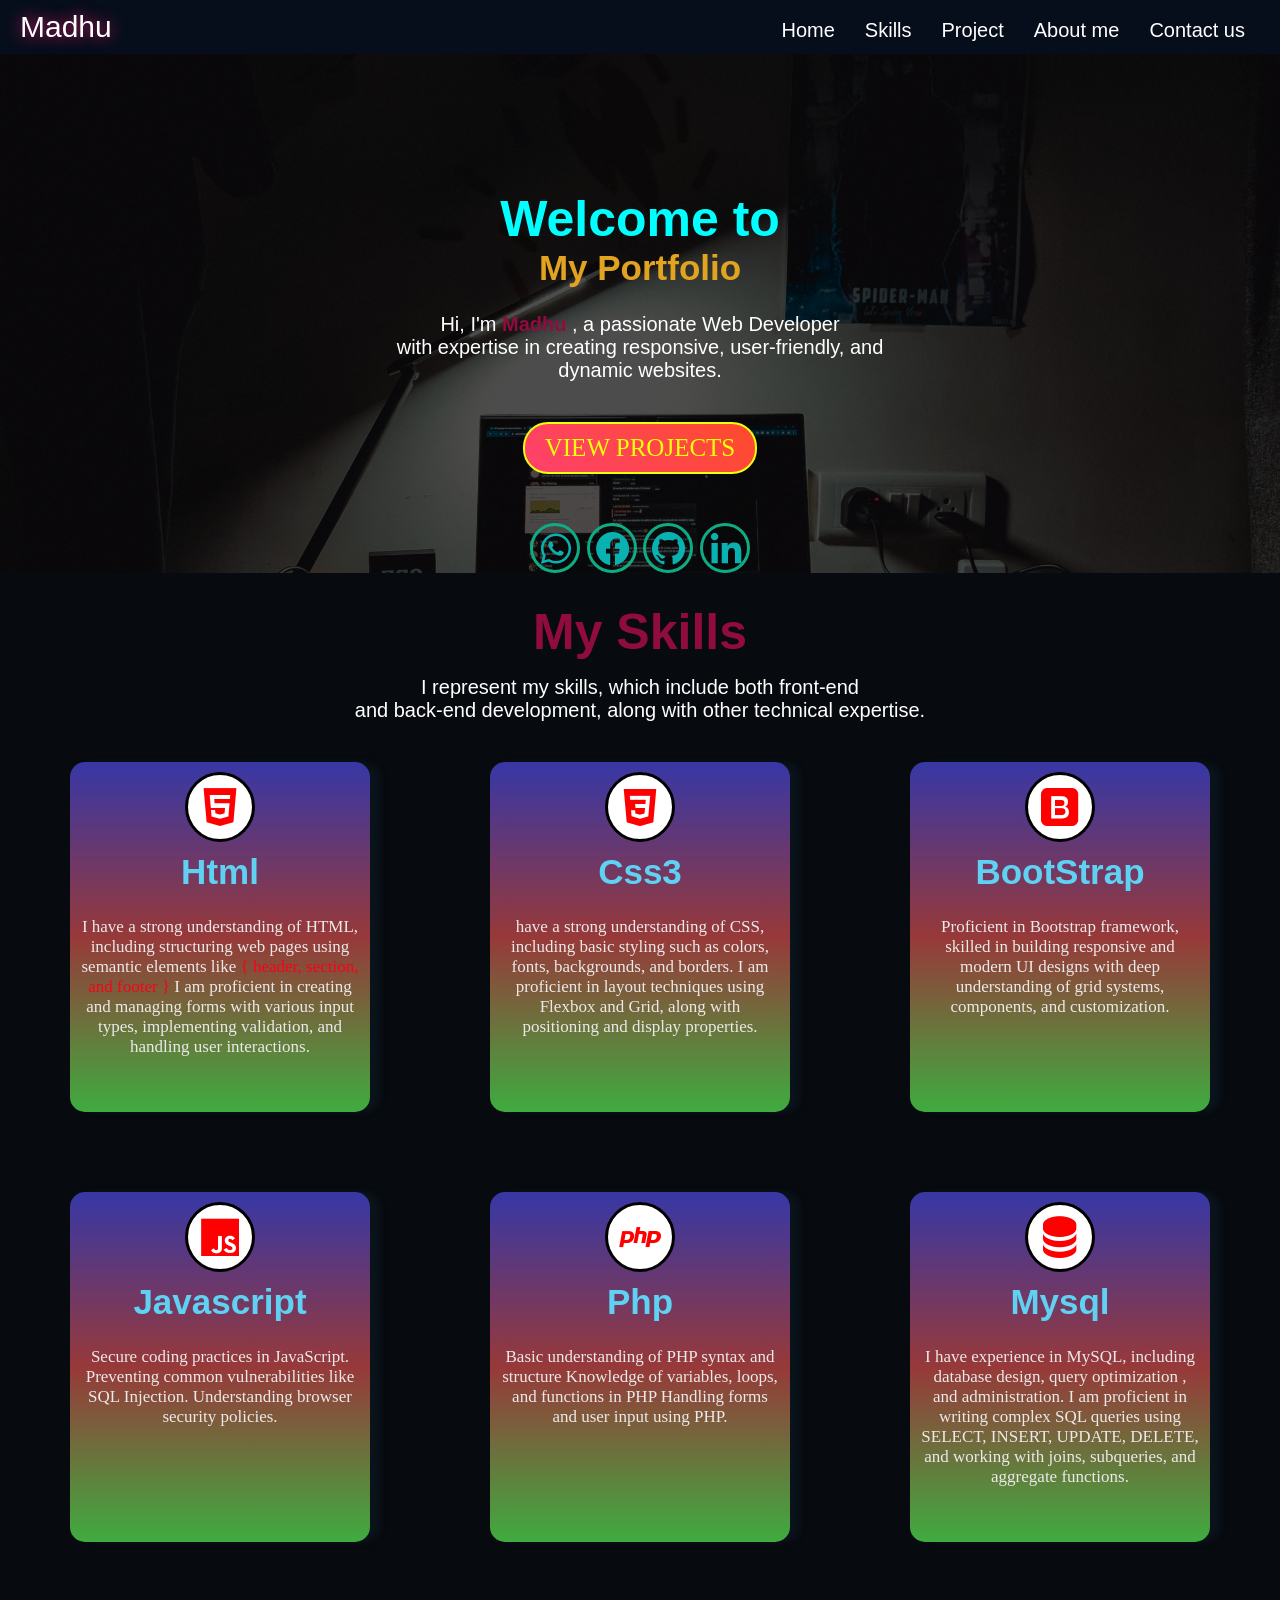
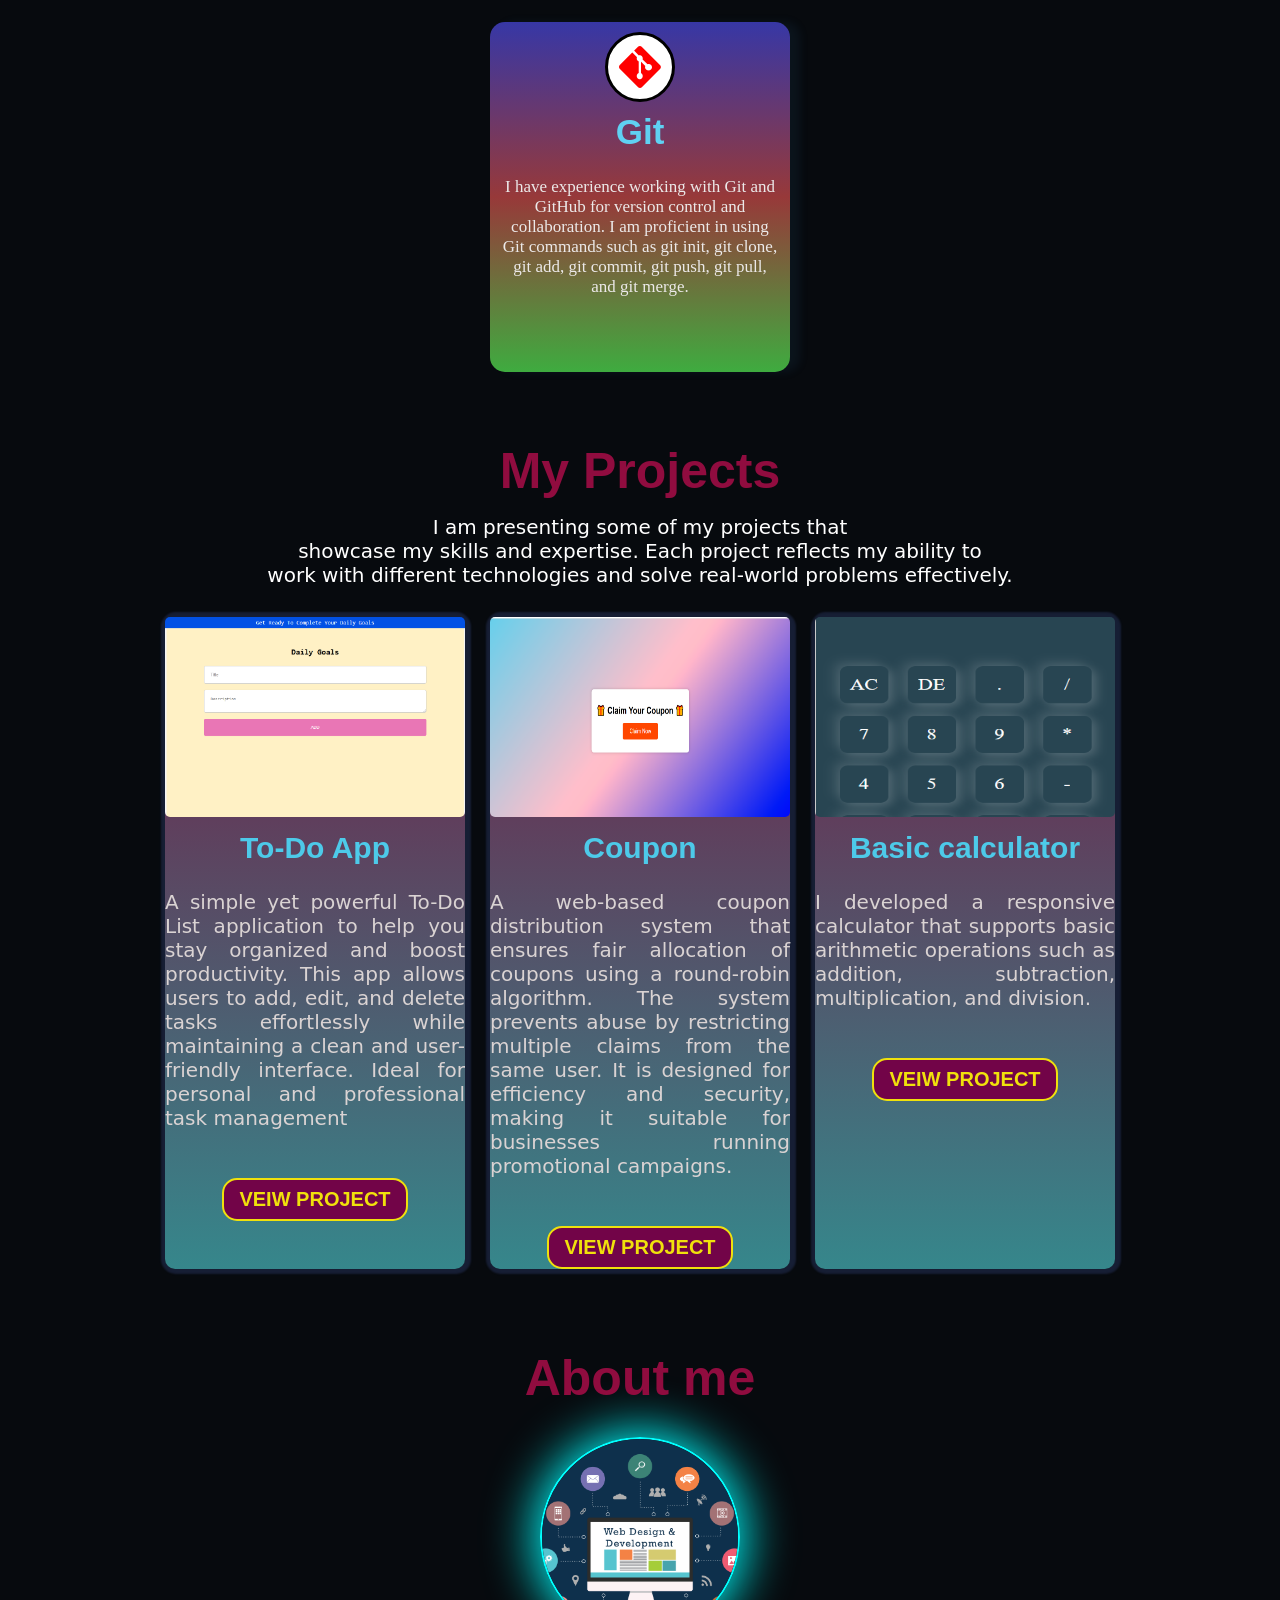
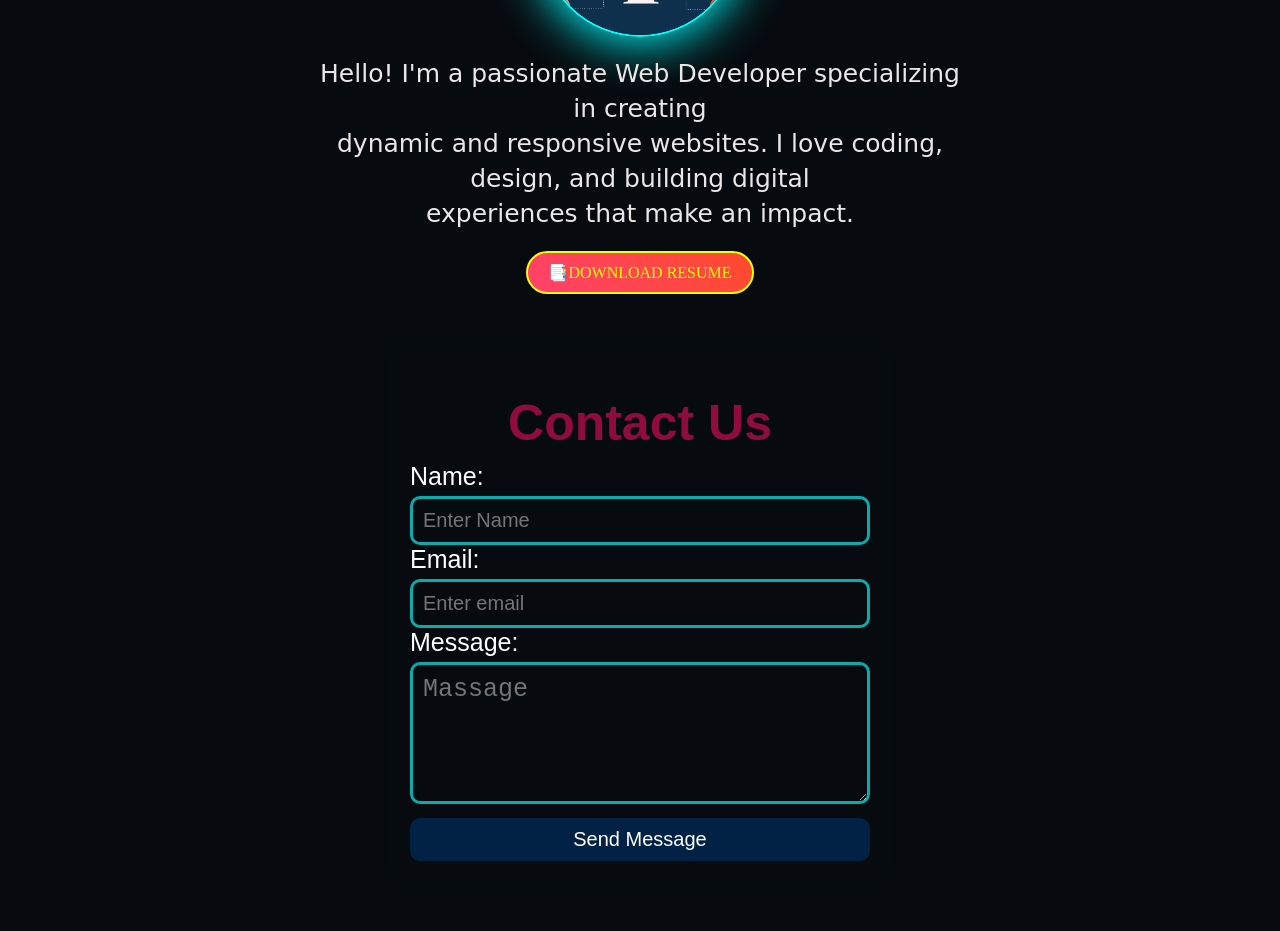
==== commit f6cafcbb: "portfolio" ====
--- a/index.html
+++ b/index.html
@@ -35,7 +35,7 @@
     <a href="https://wa.me/+918318066806"rel="nooperner noreferrer"><i class='bx bxl-whatsapp'></i></a> 
     <a href=""><i class='bx bxl-facebook-circle' ></i></a>
     <a href="https://github.com/Madhuverma1"><i class='bx bxl-github'></i></a>
-    <a href=""><i class='bx bxl-linkedin'></i></a>
+    <a href="https://members.linkedin.com/apps"><i class='bx bxl-linkedin'></i></a>
 </div>
     </section>
  </header>
@@ -111,23 +111,29 @@
         ability to <br>work with different technologies and solve real-world problems effectively.</p>
         <div class="projects-container">
         <div class="project-box">
-            <img src="project1.jpg" alt="Project 1">
-            <h3>Project Name 1</h3>
-            <p>A short description of the project.</p>
-            <a href="" target="_blank">Veiw Project</a>
+            <img src="image/do to app.png" alt="Project 1">
+            <h3>To-Do App</h3>
+            <p>A simple yet powerful To-Do List application to help you stay
+                 organized and boost productivity. This app allows users to add, edit, and delete tasks effortlessly while maintaining a 
+                clean and user-friendly interface. Ideal for personal and professional task management</p>
+            <a href="https://smart-todo-listapp.netlify.app/" target="_blank">Veiw Project</a>
         </div>
 
         <div class="project-box">
-            <img src="image/coupon.jpeg" alt="Project 2">
-            <h3>Project Name 2</h3>
-            <p>A brief description about this project.</p>
-            <a href="https://github.com/Madhuverma1/MyPortfolio" target="_blank">View Project</a>
+            <img src="image/coupen.png" alt="Project 2">
+            <h3>Coupon</h3>
+            <p>A web-based coupon distribution system that ensures fair allocation of coupons using a round-robin algorithm. The system prevents abuse by restricting multiple claims from the same user. It is designed for efficiency and security, making it suitable for businesses running promotional campaigns.
+
+            </p>
+            <a href="https://coupon-project-1.onrender.com" target="_blank">View Project</a>
         </div>
 
         <div class="project-box">
-            <img src="project3.jpg" alt="Project 3">
-            <h3>Project Name 3</h3>
-            <p>Another exciting project description.</p>
+            <img src="image/calci.png" alt="Project 3">
+            <h3>Basic calculator</h3>
+            <p>I developed a responsive calculator that supports basic 
+                arithmetic operations such as addition, 
+                subtraction, multiplication, and division.</p>
             <a href="" target="_blank">Veiw Project</a>
         </div>
     </div>
@@ -136,11 +142,12 @@
 <!---------------------------------------About page-------------------------------------->
 <section id="container">
     <div class="content">
-    <h2 class="h2">About me</h2>
+    <h2>About me</h2>
     <img class="image" src="web-development.png"></img>
     <p class="p">Hello! I'm a passionate Web Developer specializing in creating 
     <br>dynamic and responsive websites. I love coding, design, and building digital
     </br> experiences that make an impact.</p>
+    <a href="image/resume.pdf" download class="btn">📑Download Resume</a>
     </div>
 </section>
 
--- a/p.css
+++ b/p.css
@@ -5,30 +5,16 @@
 }
 body {
   background-color: #070a0e;
-  height: 100vh;
-  width: 100%;
+  font-family: Arial, sans-serif;
+  color: white;
+  text-align: center;
 }
 .head {
   font-family: Arial, sans-serif;
   background: linear-gradient(rgba(0, 0, 0, 0.7) 50%, rgba(0, 0, 0, 0.7) 50%),
     url("computer2.jpg") no-repeat;
-  height: 100vh;
   width: 100%;
   background-size: cover;
-}
-/*****************************Nav-Links****************************/
-nav ul {
-  list-style: none;
-  padding: 0;
-}
-nav ul li {
-  display: inline;
-  margin: 0 15px;
-}
-nav ul li a {
-  color: white;
-  text-decoration: none;
-  padding-right: 20px;
 }
 /*******************************Navigation Bar**************************************/
 .navbar {
@@ -36,82 +22,84 @@
   justify-content: space-between;
   align-items: center;
   background: #060e1b;
-  padding-left: 20px;
   color: white;
   cursor: pointer;
   position: fixed;
-  height: 60px;
   width: 100%;
+  padding: 10px 20px;
+  left: 0;
+  top: 0px;
 }
 .logo {
-  font-size: 40px;
+  font-size: 30px;
   font-weight: 400;
-  text-shadow: 0px 0px 15px aqua;
-  padding-left: 50px;
-}
-.nav-links a {
+  text-shadow: 0px 0px 15px #d61c6a;
+}
+.nav-links {
   list-style: none;
+  display: flex;
   font-size: 30px;
+  margin: 0;
+  padding: 0;
+}
+.nav-menu a {
+  color: white;
+  font-size: 20px;
+  text-decoration: none;
+  padding: 0px 15px;
+  transition: 0.3s ease;
 }
 .nav-menu a:hover {
   cursor: pointer;
-  font-size: 26px;
+  font-size: 22px;
   color: aqua;
-  transition: 1s;
   text-decoration: underline;
   text-shadow: 0px 0px 8px aqua;
-  overflow: hidden;
-}
-.nav-links li {
-  margin: 15px 10px;
-  font-size: 30px;
-}
-
-.nav-links a {
-  color: white;
-  text-decoration: none;
-  font-size: 25px;
-}
+}
+
 .menu-toggle {
   display: none;
   font-size: 24px;
   cursor: pointer;
-}
-/***************************Responsinve for phone********************************/
+  display: none;
+  background: none;
+  border: none;
+  color: white;
+}
+/* ****************************Responsive for min phones******************************* */
 @media (max-width: 768px) {
+  .navbar {
+    padding: 10px;
+  }
+
+  .logo {
+    font-size: 30px;
+  }
+
+  .nav-links {
+    top: 50px;
+    padding: 20px;
+  }
+
+  .nav-menu a {
+    padding: 12px;
+    font-size: 20px;
+  }
+}
+@media (max-width: 1024px) {
   .nav-links {
     display: none;
     flex-direction: column;
+    position: absolute;
+    top: 60px;
+    left: 0;
     width: 100%;
-    position: absolute;
-    top: 50px;
-    left: 0;
-    background: #060e1b;
+    background: #070a0e;
+    height: 200px;
     text-align: center;
-    height: 350px;
-    text-size-adjust: 40px;
-    transition: 1s;
-  }
-  .head {
-    background: linear-gradient(rgba(0, 0, 0, 0.7) 50%, rgba(0, 0, 0, 0.7) 50%),
-      url("computer2.jpg") no-repeat;
-    height: 100vh;
-    width: 100%;
-    background-size: cover;
-  }
-  nav ul li a {
-    padding-top: 20px;
-    margin-top: 30px;
   }
   .nav-links.active {
     display: flex;
-    padding-right: 5px;
-  }
-  .logo {
-    padding-left: 0%;
-  }
-  .navbar {
-    position: fixed;
   }
   .menu-toggle {
     display: block;
@@ -127,125 +115,150 @@
     box-shadow: 0px 0px 10px 3px aqua;
     animation: border 5s linear infinite;
   }
-  @keyframes border {
-    from {
-      rotate: (border(360deg));
-    }
-    to {
-      opacity: 0;
-    }
-  }
-}
-/* ****************************Responsive for min phones******************************* */
-@media (max-width: 375px) {
-  .navbar{
-    position: fixed;
-  }
-}
-
+}
+@keyframes border {
+  from {
+    rotate: (border(360deg));
+  }
+  to {
+    opacity: 0;
+  }
+}
 /************************************Home page*********************************/
 #hero {
-  text-align: center;
-  padding: 50px 20px;
-  color: white;
-  padding-top: 10%;
+  display: flex;
+  flex-direction: column;
+  align-items: center;
+  text-align: center;
+  color: white;
   font-size: 25px;
+  padding-top: 10rem;
+}
+#hero h2 {
+  font-size: 50px;
+  color: aqua;
+  animation: slideLeft 1.5s ease-out forwards;
+}
+@keyframes slideLeft {
+  from {
+    margin-left: 50%;
+  }
+  to {
+    right: 0;
+  }
 }
 #hero h1 {
   color: #e2a420;
   font-size: 35px;
+  animation: slideRight 1.5s ease-out forwards;
+}
+@keyframes slideRight {
+  from {
+    margin-right: 50%;
+  }
+  to {
+    left: 0;
+  }
 }
 #hero p {
   padding: 20px;
   font-size: 20px;
   font-family: Verdana, Geneva, Tahoma, sans-serif;
-  padding-top: 20px;
-  line-break: 20px;
+  margin-top: 5px;
+  line-height: 1, 6;
+  max-width: 600px;
 }
 #hero p span {
   color: #900c3f;
   font-size: 20px;
   font-weight: 600;
 }
-#hero h2 span {
-  color: aqua;
-  font-size: 45px;
-  padding-top: 10px;
-}
-#hero .btn {
-  background-color: rgb(114, 4, 72);
+.btn {
+  display: inline-block;
+  margin-top: 20px;
+  background: linear-gradient(45deg, #ff416c, #ff4b2b);
   text-decoration: none;
   color: rgb(240, 255, 12);
   border: 2px solid rgb(240, 255, 12);
   border-radius: 25px;
   text-transform: uppercase;
   font-family: probo;
-  padding: 10px;
+  padding: 10px 20px;
+  transition: 0.3s ease-in-out;
+}
+.btn:hover {
+  background: linear-gradient(45deg, #ff4b2b, #ff416c);
 }
 /*********************************Social-Meadia Css*************************************/
 .social-links {
-  margin-top: 100px;
-  margin-left: 38%;
-  font-size: 40px;
-  display: flex;
-  padding: 10px;
-  /* margin: 20px ; */
+  margin-top: 20px;
+  transition: 1s;
 }
 .social-links a i {
-  color:  rgb(10, 177, 177);
+  color: rgb(10, 177, 177);
   cursor: pointer;
   transition: 1s;
-}
-.social-links .bx {
+  font-size: 40px;
+  text-decoration: none;
+}
+.social-links a .bx {
   padding: 3px;
-  border: 3px solid  rgb(15, 172, 132);
+  border: 3px solid rgb(15, 172, 132);
   height: 50px;
   width: 50px;
   border-radius: 50%;
-  margin: 5px 10px;
 }
 .social-links .bx:hover {
   box-shadow: 0px 0px 30px 10px rgb(10, 177, 177);
 }
 /********************************responsive social-links********************************/
-@media (max-width: 768px) {
-  .social-links {
-    margin-left: 200px;
-    font-size: 40px;
-    font-weight: 100;
-  }
+@media (max-width: 600px) {
   #hero p {
-    margin-top: 30px;
+    margin-top: 25px;
   }
   #hero h2 {
-    padding-top: 10%;
-  }
-}
-
-/* *****************************Respontive for mini phones **************************/
-@media (max-width: 375px) {
-  .social-links {
-    margin-left: 10px;
-    font-size: 40px;
-    font-weight: 100;
+    font-size: 35px;
+    font-weight: bold;
+  }
+  #hero h1 {
+    font-size: 25px;
+  }
+  .btn {
+    font-size: 20px;
+    padding: 10px 15px;
+  }
+  .social-links a {
+    font-size: 20px;
+  }
+}
+@media (min-width: 600px) and (max-width: 1024px) {
+  #hero {
+    padding: 5rem 40px;
+  }
+  #hero h2 {
+    font-size: 5rem;
+  }
+  #hero h1 {
+    font-size: 3rem;
   }
   #hero p {
-    margin-top: 30px;
-  }
-  #hero h2 {
-    padding-top: 10%;
-  }
-}
+    margin-top: 25px;
+    font-size: 25px;
+  }
+  .btn {
+    font-size: 30px;
+    padding: 10px 15px;
+  }
+}
+
 /********************************Skills-boxes**********************************/
 .Skills {
   display: flex;
-  padding: 30px;
-  margin-top: 30px;
-}
-#S-B p {
-  font-size: 25px;
-  letter-spacing: 1px;
-  font-family: chive;
+  flex-wrap: wrap;
+  justify-content: justify;
+  gap: 20px;
+  padding: 40px 20px;
+  text-align: center;
 }
 h2 {
   text-align: center;
@@ -256,8 +269,8 @@
 }
 p {
   color: white;
-  font-size: 25px;
-  padding-top: 10px;
+  font-size: 20px;
+  padding-top: 15px;
   text-align: center;
   font-family: Verdana, Geneva, Tahoma, sans-serif;
 }
@@ -270,10 +283,11 @@
   padding: 10px;
   border-radius: 15px;
   box-shadow: 10px 0px 10px rgb(50, 108, 156, 0.1);
-  height: 300px;
-  width: 350px;
+  max-width: 300px;
   text-align: center;
   margin: auto;
+  height: 350px;
+  transition: transform 0.1s ease-in-out;
 }
 .skill-box h3 {
   margin-bottom: 10px;
@@ -283,7 +297,7 @@
 }
 #S-B .skill-box p {
   color: rgb(236, 233, 233);
-  font-size: 15px;
+  font-size: 17px;
   font-family: "Lucida Sans";
 }
 .skill-box p span {
@@ -300,80 +314,71 @@
   padding-top: 7px;
 }
 /********************************responsive Skills********************************/
-@media (max-width: 768px) {
+@media (max-width: 600px) {
   .skill-box {
-    margin: 10px;
-    height: 350px;
-    width: 300px;
-    margin: 10px auto;
+    width: 90%;
   }
   .Skills {
-    display: grid;
+    flex-direction: column;
+    align-items: center;
   }
   .skill-box p {
-    font-size: 20px;
-  }
-  #S-B p {
     font-size: 30px;
-    font-family: "Segoe UI", Tahoma, Geneva, Verdana, sans-serif;
-  }
-}
-/* ****************************Responsive for min phones******************************* */
-@media (max-width: 375px) {
+  }
+  h2 {
+    font-size: 30px;
+    color: aqua;
+  }
+}
+@media (max-width: 601px) and (max-width: 1024) {
+  .Skills {
+    justify-content: space-evenly;
+  }
   .skill-box {
-    height: 300px;
-    width: 250px;
-    margin: 10px auto;
-  }
+    max-width: 45%;
+  }
+}
+@media (min-width: 1025) {
   .Skills {
-    display: grid;
-  }
-  .skill-box p {
-    font-size: 1px;
-  }
-  .skill-box .bx{
-    font-size: 30px;
-    height: 50px;
-  width: 50px;
-  padding-top: 5px;
-  }
-  .skill-box h3{
-    font-size: 25px;
-  } 
-  #S-B p {
-    font-size: 15px;
-    font-family: "Segoe UI", Tahoma, Geneva, Verdana, sans-serif;
+    justify-content: space-between;
+  }
+  .skill-box {
+    max-width: 30%;
   }
 }
 /********************************Projects css***************************************/
+
+#Project {
+  text-align: center;
+  padding: 40px 20px;
+}
 .projects-container {
   display: flex;
   flex-wrap: wrap;
   justify-content: center;
   gap: 25px;
-  margin-top: 50px;
-  /* position: relative; */
-  cursor: pointer;
-  width: 100%;
 }
 #Projects p {
-  font-size: 25px;
-  letter-spacing: 1px;
-  font-family: chive;
+  font-size: 20px;
+  font-family: system-ui, -apple-system;
 }
 .projects-container p {
   font-family: Verdana, Geneva, Tahoma, sans-serif;
-  font-size: 29px;
+  font-size: 25px;
 }
 .project-box {
   background: linear-gradient(rgba(185, 44, 110, 0.6), rgba(85, 218, 223, 0.6));
   border-radius: 10px;
-  padding: 15px;
+  max-width: 300px;
+  box-shadow: 1px 0 2px 5px rgba(86, 108, 206, 0.2);
+  transition: transform 1s ease-in-out;
+  margin-top: 30px;
+}
+.project-box:hover {
+  box-shadow: 5px 5px 10px 5px rgb(106, 106, 112);
+}
+.project-box img {
   width: 300px;
-  box-shadow: 1px 0 2px 5px rgba(86, 108, 206, 0.2);
-}
-.project-box img {
-  width: 100%;
   border-radius: 5px;
   height: 200px;
 }
@@ -384,14 +389,15 @@
   font-weight: 600;
 }
 .project-box p {
-  font-size: 15px;
+  font-size: 10px;
   color: #dad3d3;
+  text-align: justify;
 }
 .project-box a {
+  display: inline-block;
   font-size: 15px;
   font-family: "Segoe UI", Tahoma, Geneva, Verdana, sans-serif;
-  display: inline-block;
-  margin-top: 100px;
+  margin-top: 3rem;
   padding: 8px 15px;
   font-size: 20px;
   text-transform: uppercase;
@@ -400,41 +406,51 @@
   text-decoration: none;
   border-radius: 15px;
   border: 2px solid rgb(240, 225, 12);
-}
-@media (max-width: 768px) {
+  font-weight: bold;
+}
+
+@media (max-width: 600px) {
   .projects-container {
-    height: 250px;
-    width: 300px;
-    margin: auto;
-    z-index: -1;
-    margin-top: 30px;
+    flex-direction: column;
+    align-items: center;
+  }
+  #Projects h2 {
+    font-size: 30px;
   }
   #Project p {
     font-size: 5rem;
     font-family: system-ui, -apple-system, BlinkMacSystemFont, "Segoe UI";
   }
 }
-
-/* ****************************Responsive for min phones******************************* */
-@media (max-width: 375px) {
+@media (max-width: 601px) and (max-width: 1024) {
   .projects-container {
-    height: 200px;
-    width: 250px;
-    margin: auto;
-    z-index: -1;
-    margin-top: 30px;
-  }
-  #Project p{
+    justify-content: space-evenly;
+  }
+  .project-box {
+    max-width: 45%;
+  }
+  #Project p {
+    font-size: 25px;
+  }
+}
+@media (min-width: 1025) {
+  .projects-container {
+    justify-content: space-between;
+  }
+  .project-box {
+    max-width: 30%;
   }
 }
 /******************************************About me************************************/
 #container {
   display: flex;
-  width: 100%;
   flex-wrap: wrap;
+  flex-direction: column;
+  align-items: center;
+  margin-top: 50px;
+  text-align: center;
 }
 .image {
-  flex: 1;
   width: 200px;
   height: 200px;
   border-radius: 50%;
@@ -443,24 +459,24 @@
   border: 2px solid aqua;
   box-shadow: 0px 0px 50px 5px aqua;
   transition: 1s;
+  z-index: -1;
   position: relative;
-  z-index: -1;
+  margin-top: 30px;
 }
 .content {
   flex: 2;
   animation: slideIn 1.5s ease-in-out;
 }
-.content .h2 {
-  color: rgb(116, 2, 46);
-  font-size: 50px;
-}
 .p {
   color: #ece7e7;
+  max-width: 800px;
   font-family: system-ui, -apple-system, BlinkMacSystemFont, "Segoe UI";
   font-size: 20px;
   text-align: center;
+  line-height: 1.4;
   z-index: -1;
 }
+
 @keyframes fadeIn {
   from {
     opacity: 1;
@@ -469,58 +485,28 @@
     opacity: 0.4;
   }
 }
-
-@media (min-width: 768px) {
+/****************************Responsive for phones********************************/
+@media (min-width: 600px) {
+  .p {
+    font-size: 25px;
+  }
+}
+@media (min-width: 601px) and (max-width: 1024) {
+  #container {
+    flex-direction: column;
+  }
   .image {
-    height: 150px;
-    width: 150px;
-    border-radius: 50%;
-    box-shadow: 0px 0px 50px 2px aqua;
-    margin-left: 40%;
-    position: relative;
-    z-index: -1;
-    border: 2px solid aqua;
-    margin-top: 30px;
-  }
-  .p {
-    text-align: center;
-    padding-top: 5rem;
-    z-index: -1;
-    padding-left: 0%;
-    font-size: 25px;
-  }
-  .content .h2 {
-    padding-top: 100px;
-  }
+    max-width: 400px;
+  }
+}
+@media (min-width: 1228px) {
   #container {
-    padding-top: 15rem;
-  }
-}
-/* ****************************Responsive for min phones******************************* */
-@media (max-width: 375px) {
-  .image {
-    height: 100px;
-    width: 100px;
-    border-radius: 50%;
-    box-shadow: 0px 0px 50px 2px aqua;
-    margin-left: 40%;
-    position: relative;
-    z-index: -1;
-    border: 2px solid aqua;
-    margin-top: 30px;
-  }
-  .p {
-    text-align: center;
-    padding-top: 5rem;
-    z-index: -1;
-    padding-left: 0%;
-    font-size: 15px;
-  }
-  .content .h2 {
-    padding-top: 100px;
-  }
-  #container {
-    padding-top: 55rem;
+    flex-direction: row;
+    justify-content: center;
+    gap: 25px;
+  }
+  .content {
+    max-width: 50%;
   }
 }
 /**************************************Contact Page css******************************************/
@@ -528,30 +514,31 @@
   font-family: Arial, sans-serif;
   display: flex;
   justify-content: center;
-  align-items: center;
-}
-#contactForm {
-  margin-left: 5%;
+  padding: 50px 20px;
+  text-align: left;
 }
 .contact-container {
+  width: 100%;
+  max-width: 500px;
   padding: 20px;
   border-radius: 10px;
-  box-shadow: 0px 0px 10px rgba(0, 0, 0, 0.1);
-}
-h2 {
-  text-align: center;
+  box-shadow: 0px 0px 10px rgba(0, 90, 0, 0.1);
+}
+.contact-container h2 {
   font-size: 50px;
   font-weight: bold;
+  margin-bottom: 10px;
 }
 label {
   color: white;
-  font-size: 30px;
+  font-size: 25px;
   font-family: "Gill Sans", "Gill Sans MT", Calibri, "Trebuchet MS", sans-serif;
 }
 input,
 textarea {
-  width: 500px;
+  width: 100%;
   padding: 10px;
+  margin-top: 5px;
   border: 3px solid #07adad;
   border-radius: 10px;
   background-color: transparent;
@@ -559,8 +546,10 @@
   color: rgb(235, 225, 225);
 }
 .btn2 {
-  width: 500px;
+  width: 100%;
+  display: block;
   padding: 10px;
+  margin-top: 10px;
   background: #012244;
   color: white;
   border: none;
@@ -575,26 +564,34 @@
 .error {
   color: red;
   font-size: 20px;
+  margin-top: 5px;
+  display: none;
 }
 input {
   font-size: 20px;
-}
-@media (max-width: 768px) {
-  #contactForm {
-    margin-left: 5%;
-  }
-}
-/* ****************************Responsive for min phones******************************* */
-@media (max-width: 375px) {
+} /* ****************************Responsive for  phones******************************* */
+@media (max-width: 600px) {
+  .contact-container {
+    padding: 15px;
+  }
+  .contact-container h2 {
+    font-size: 30px;
+  }
   input,
-textarea {
-  width: 300px;
-  font-size: 15px;
-}
-.btn2 {
-  width: 300px;
-}
-label{
-  font-size: 20px;
-}
+  textarea {
+    font-size: 20px;
+  }
+  .btn2 {
+    font-size: 20px;
+  }
+}
+@media (min-width: 601px) and (max-width: 1024) {
+  .contact-container {
+    max-width: 80%;
+  }
+}
+@media (max-width: 1024) {
+  .contact-container {
+    display: flex;
+  }
 }
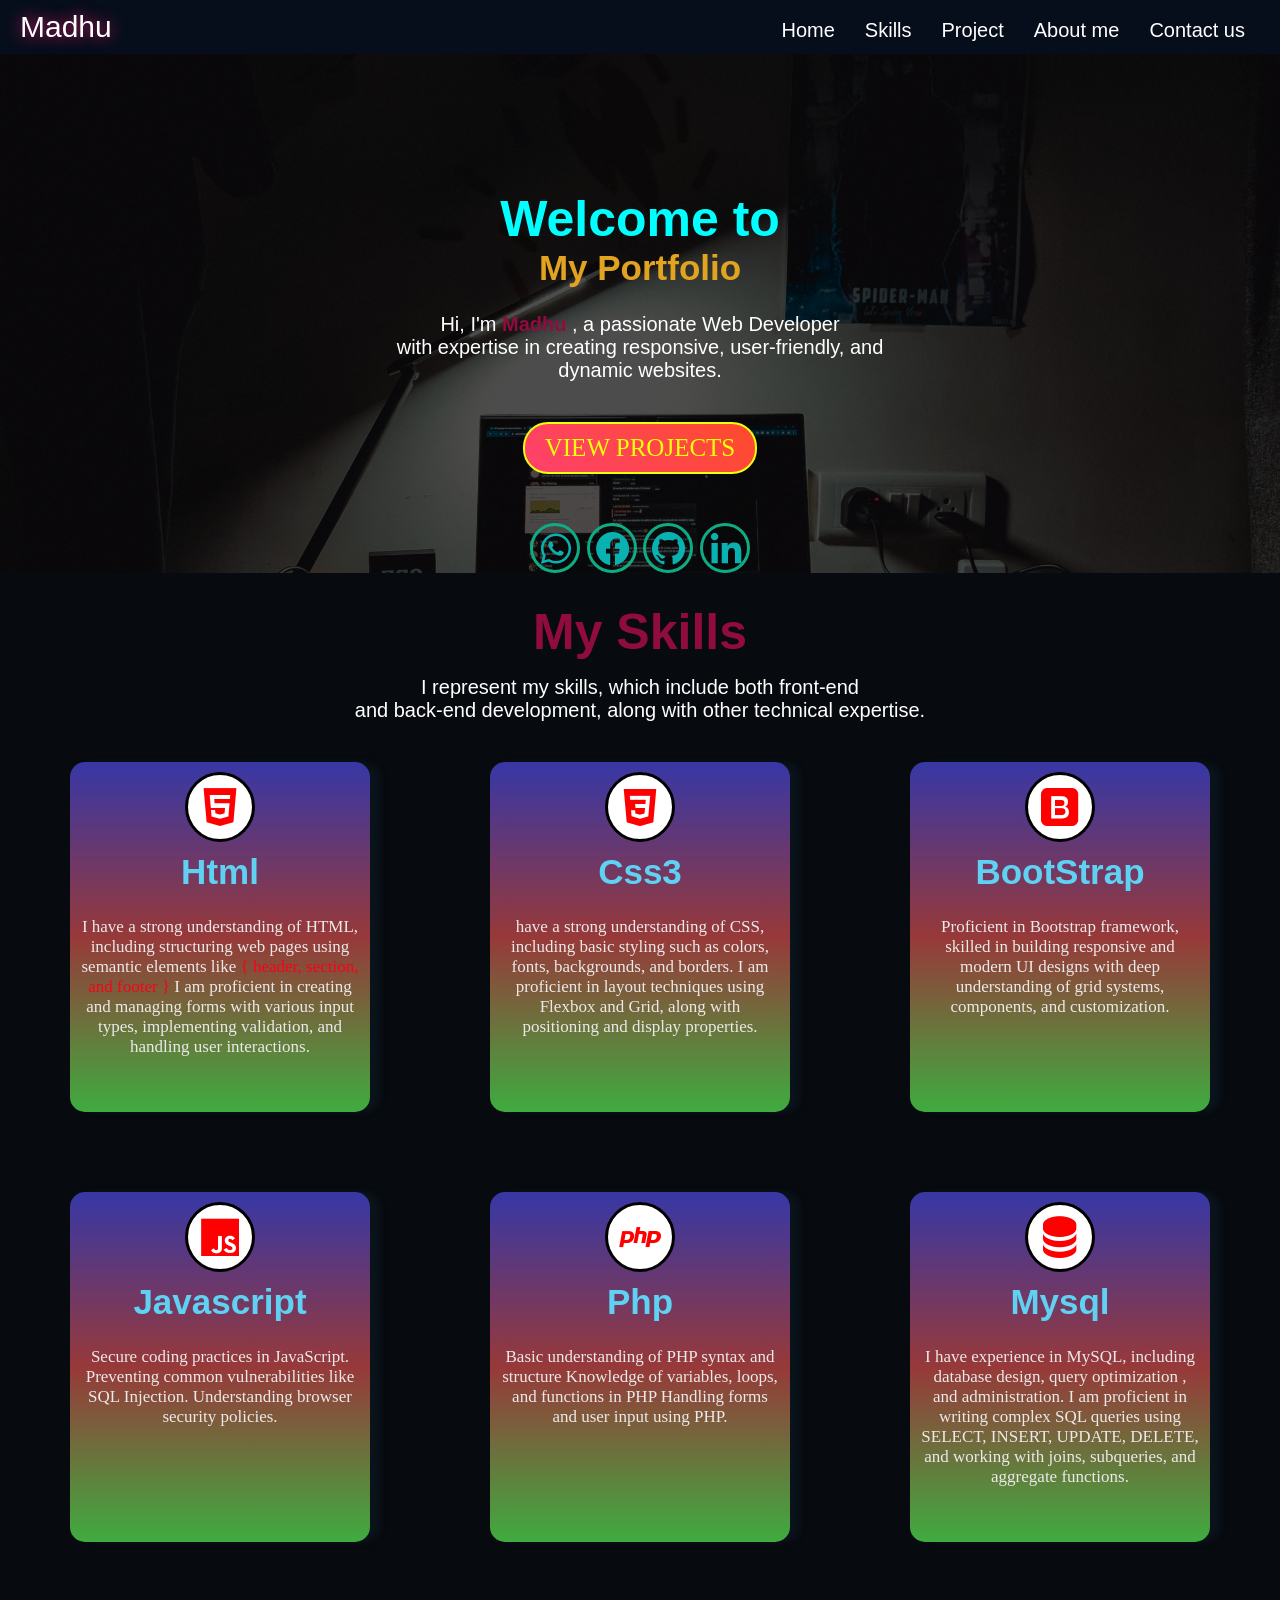
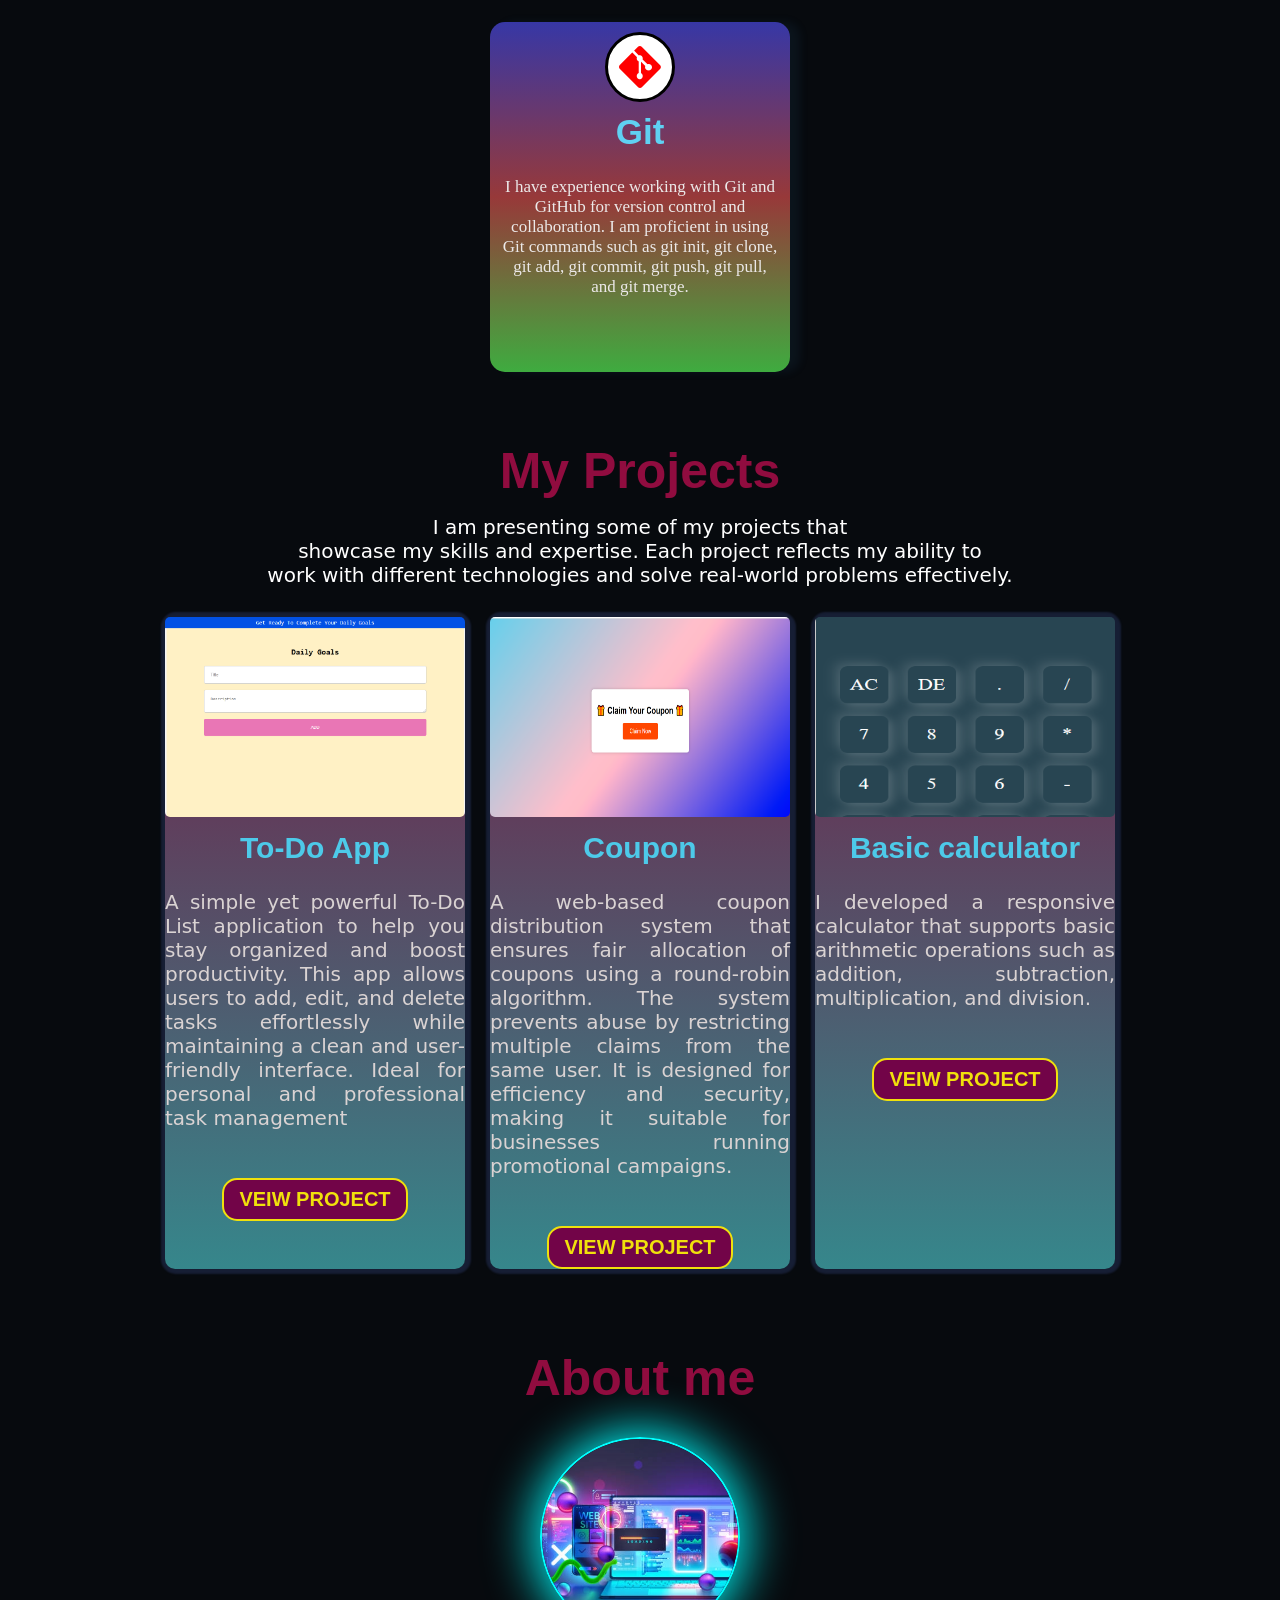
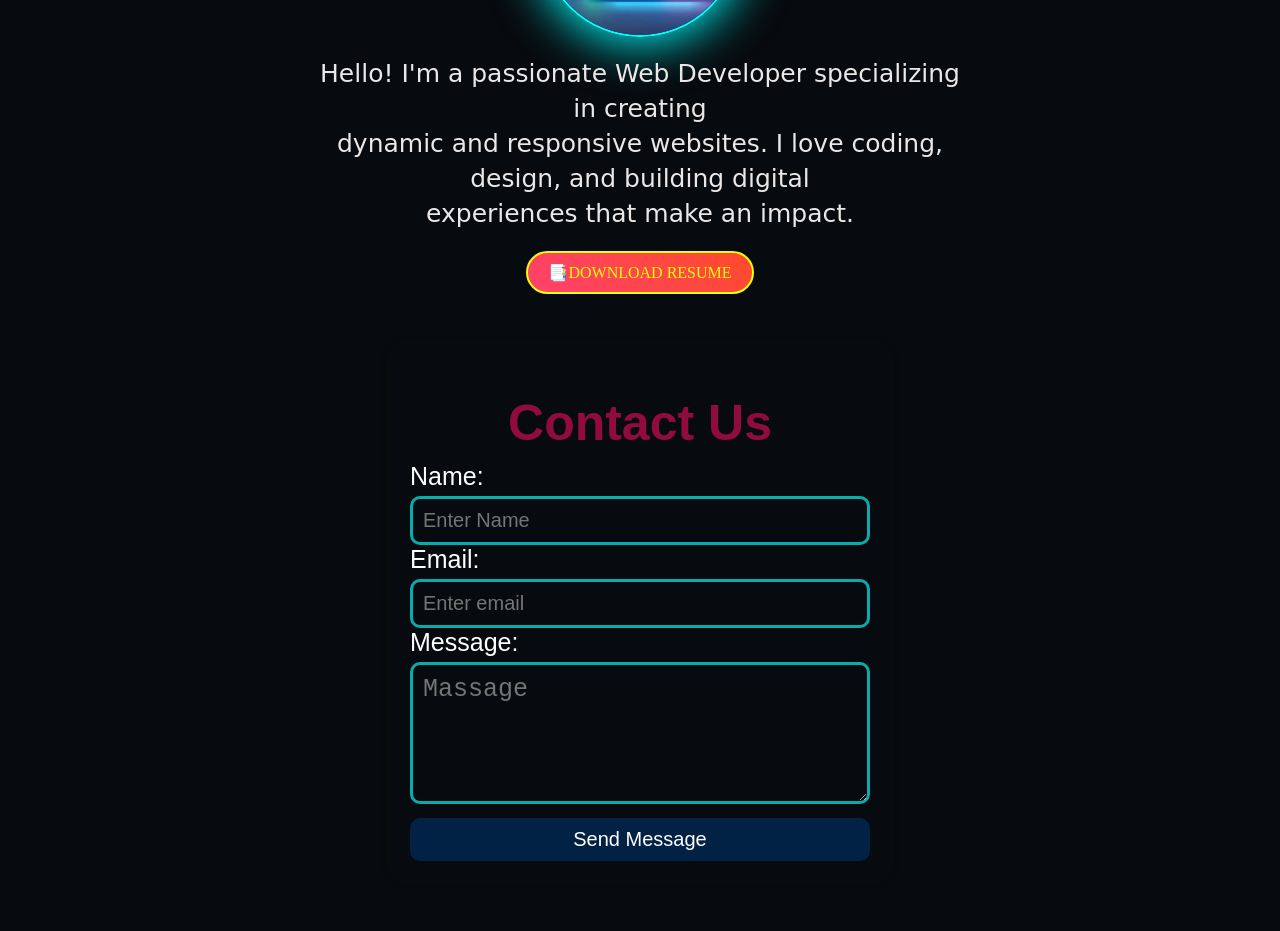
==== commit bcc0555b: "some changes" ====
--- a/index.html
+++ b/index.html
@@ -35,7 +35,7 @@
     <a href="https://wa.me/+918318066806"rel="nooperner noreferrer"><i class='bx bxl-whatsapp'></i></a> 
     <a href=""><i class='bx bxl-facebook-circle' ></i></a>
     <a href="https://github.com/Madhuverma1"><i class='bx bxl-github'></i></a>
-    <a href="https://members.linkedin.com/apps"><i class='bx bxl-linkedin'></i></a>
+    <a href="https://www.linkedin.com/feed/?trk=onboarding-landing"><i class='bx bxl-linkedin'></i></a>
 </div>
     </section>
  </header>
@@ -122,7 +122,9 @@
         <div class="project-box">
             <img src="image/coupen.png" alt="Project 2">
             <h3>Coupon</h3>
-            <p>A web-based coupon distribution system that ensures fair allocation of coupons using a round-robin algorithm. The system prevents abuse by restricting multiple claims from the same user. It is designed for efficiency and security, making it suitable for businesses running promotional campaigns.
+            <p>A web-based coupon distribution system that ensures fair allocation of coupons using a round-robin algorithm. The system prevents abuse by restricting multiple claims from 
+                the same user. It is designed for efficiency and security, making it 
+                suitable for businesses running promotional campaigns.
 
             </p>
             <a href="https://coupon-project-1.onrender.com" target="_blank">View Project</a>
@@ -143,7 +145,7 @@
 <section id="container">
     <div class="content">
     <h2>About me</h2>
-    <img class="image" src="web-development.png"></img>
+    <img class="image" src="web dev.jpg"></img>
     <p class="p">Hello! I'm a passionate Web Developer specializing in creating 
     <br>dynamic and responsive websites. I love coding, design, and building digital
     </br> experiences that make an impact.</p>
@@ -168,9 +170,7 @@
         <label for="message">Message:</label><br>
         <textarea id="message" name="message" rows="4"placeholder="Massage"></textarea>
         <p class="error" id="messageError"></p>
-
         <button type="submit" class="btn2"  >Send Message</button>
-       
     </form>
 </div>
 </section>
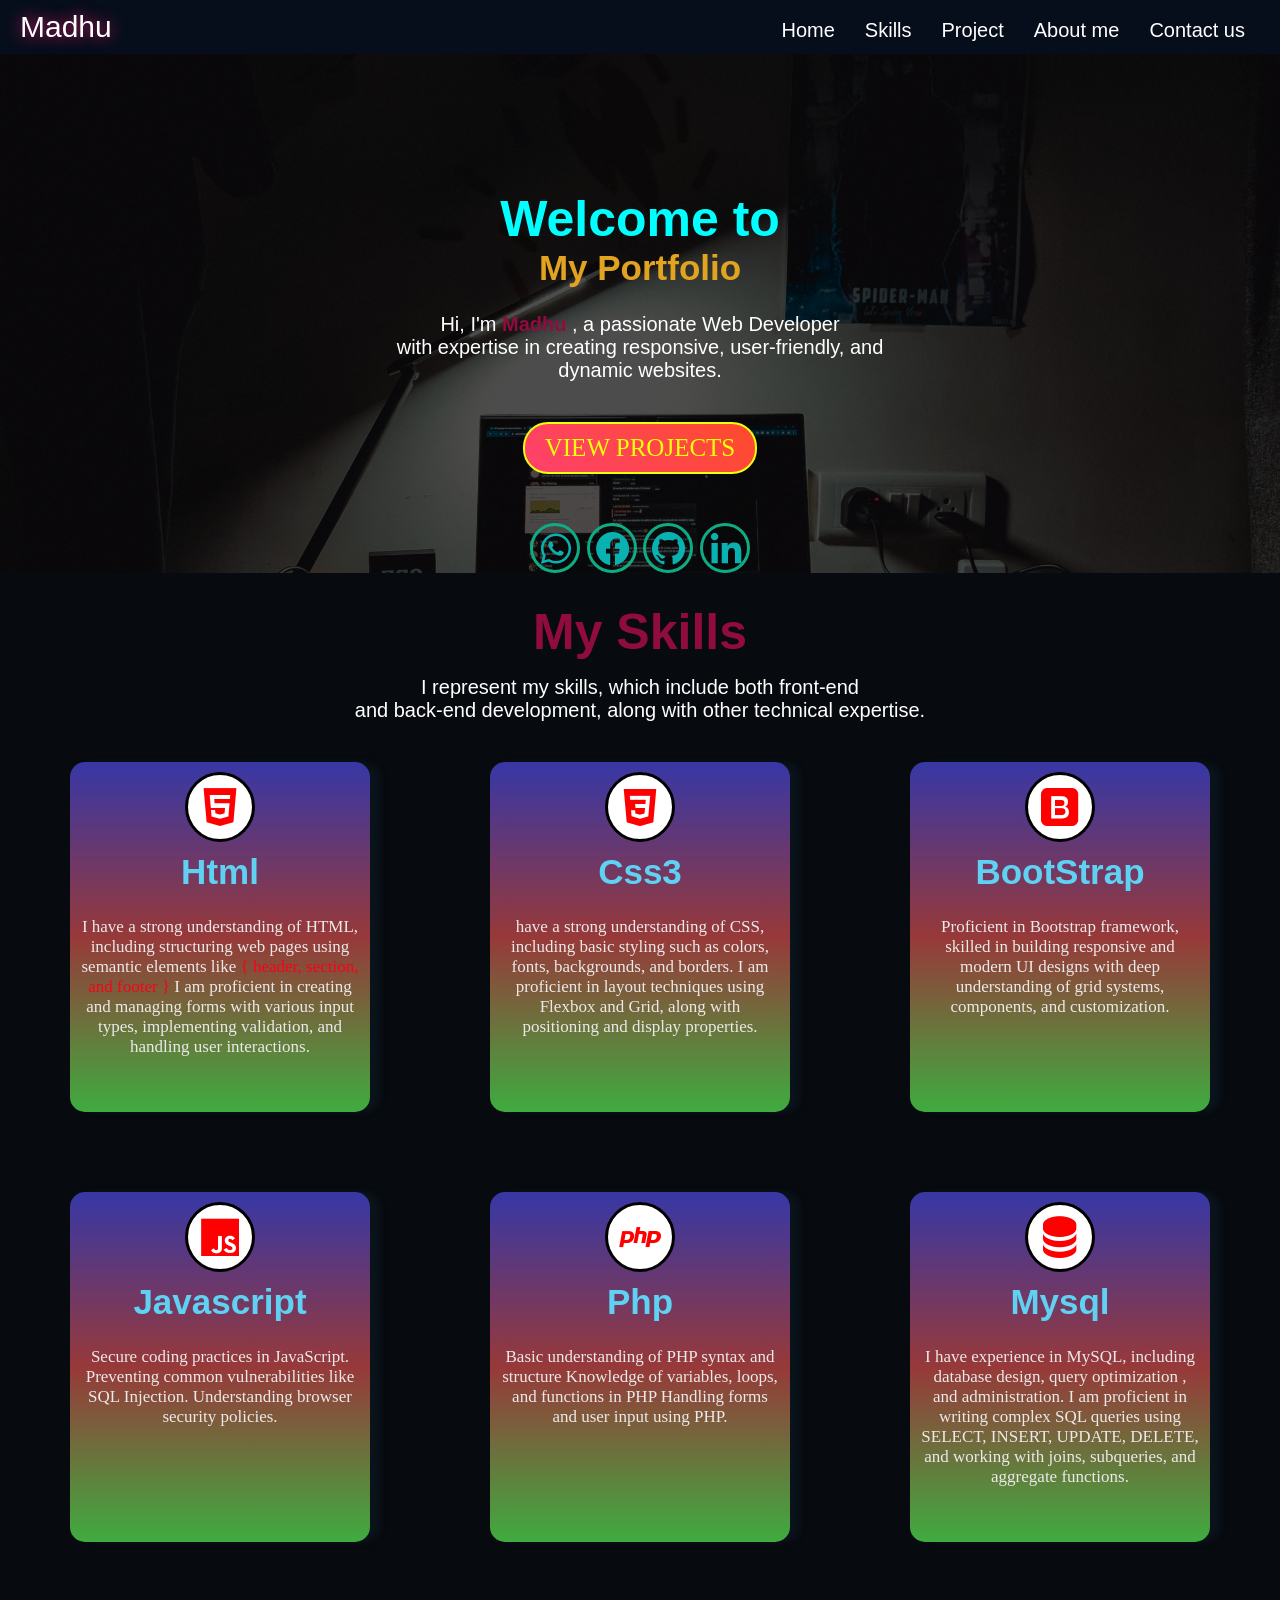
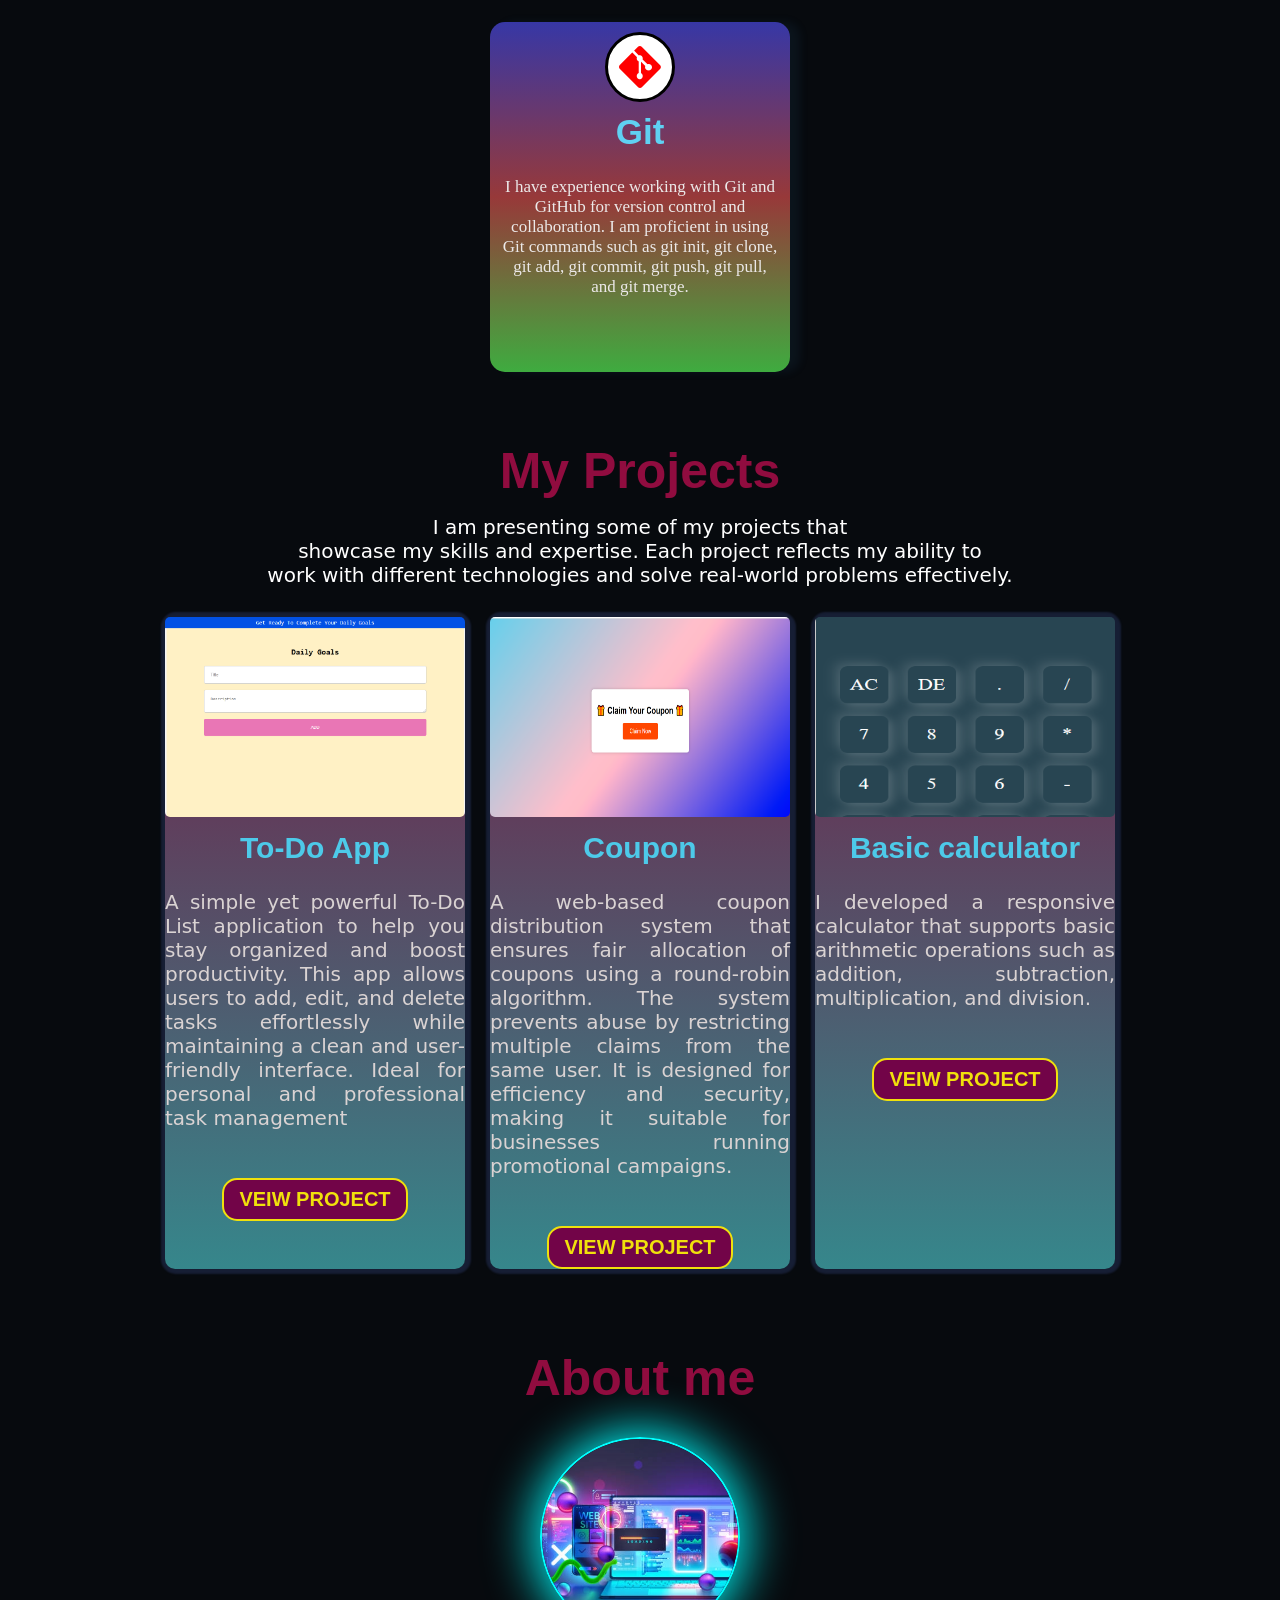
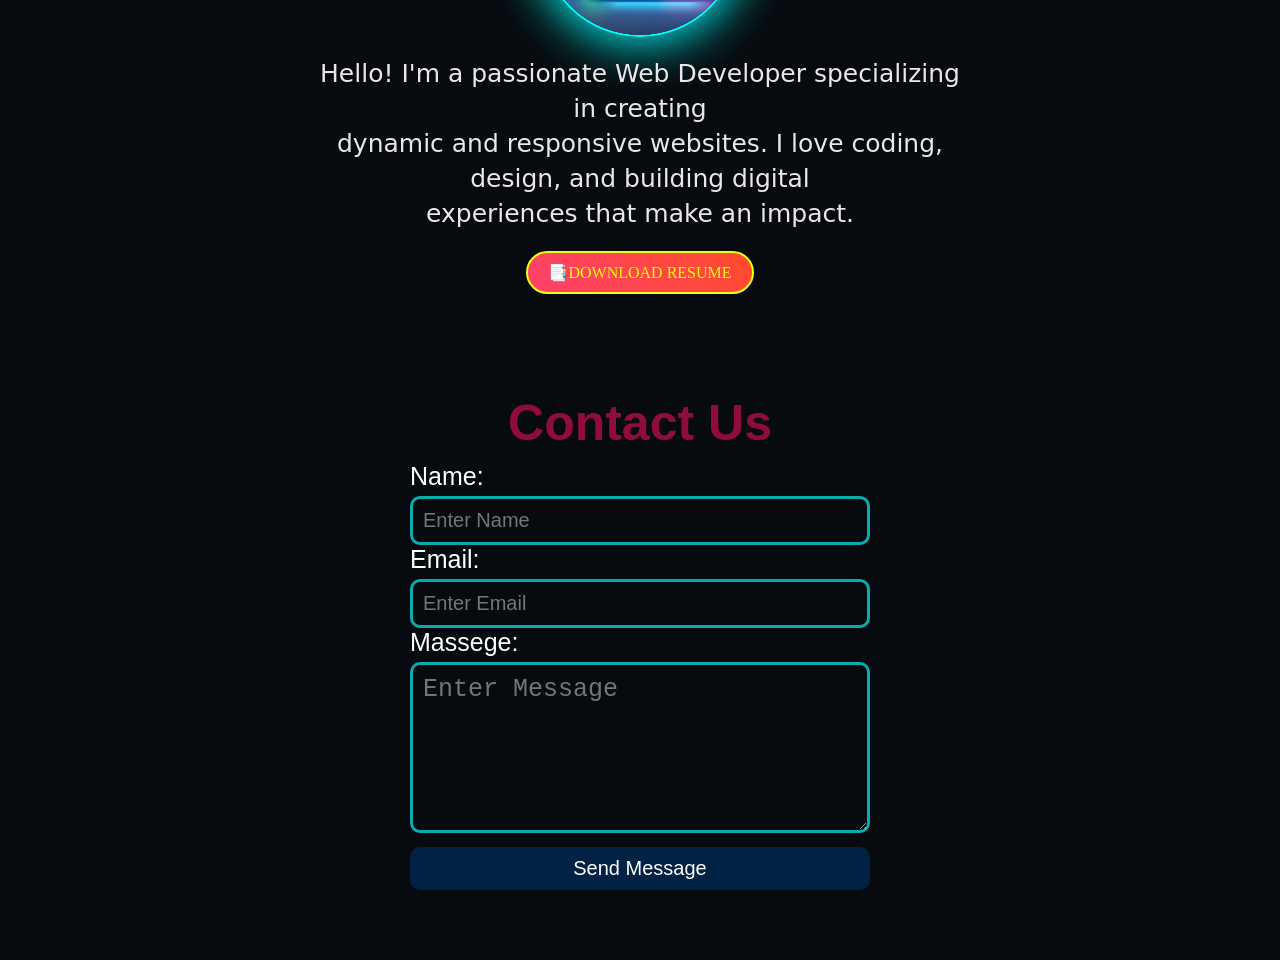
==== commit cfc47300: "portfolio" ====
--- a/index.html
+++ b/index.html
@@ -5,7 +5,7 @@
     <meta charset="UTF-8">
     <meta name="viewport" content="width=device-width, initial-scale=1.0">
     <title>Madhu Verma</title>
-    <link rel="stylesheet" type="text/css" href="p.css" />
+    <link rel="stylesheet" type="text/css" href="style1.css" />
     <link href='https://unpkg.com/boxicons@2.1.4/css/boxicons.min.css' rel='stylesheet'>
     <link href='https://unpkg.com/boxicons@2.1.4/css/boxicons.min.css' rel='stylesheet'>
 </head>
@@ -155,28 +155,38 @@
 
 <!----------------------------------contact Page------------------------------->
 <section id="Contact">
-    
-<div class="contact-container">
-    <h2>Contact Us</h2>
-    <form id="contactForm">
-        <label for="name">Name:</label><br>
-        <input type="text" id="name" name="name"placeholder="Enter Name">
-        <p class="error" id="nameError"></p>
+    <div class="contact-container">
+        <h2>Contact Us</h2>
+        <form action="https://formsubmit.co/madhu1362004@gmail.com" method="POST" class="contactForm">
+            <!-- Hidden input to prevent spam -->
+            <input type="hidden" name="_captcha" value="false">
 
-        <label for="email">Email:</label><br>
-        <input type="email" id="email" name="email"placeholder="Enter email">
-        <p class="error" id="emailError"></p>
+            <!-- Redirect after submission -->
+            <input type="hidden" name="_next" value="https://madhuvermaportfolio.netlify.app/">
 
-        <label for="message">Message:</label><br>
-        <textarea id="message" name="message" rows="4"placeholder="Massage"></textarea>
-        <p class="error" id="messageError"></p>
-        <button type="submit" class="btn2"  >Send Message</button>
-    </form>
-</div>
+            <label for="name">Name:</label>
+            <input type="text" name="name" placeholder="Enter Name" required="">
+            <p class="error" id="NameError"></p>
+
+            <label for="email">Email:</label>
+            <input type="email" name="email" placeholder="Enter Email" required="">
+            <p class="error" id="EmailError"></p>
+
+            <label for="massege">Massege:</label>
+            <textarea name="message" rows="5" placeholder="Enter Message" required=""></textarea>
+            <p class="error" id="messageError"></p>
+
+           
+            <button type="submit" class="btn2">Send Message</button>
+        </form>
+    </div>
+     
 </section>
-</body>
-</html>
+
     <!-----------------------Javascript------------------------>
-    <script src="js.js"></script>
+    <script src="main.js"></script>
+   
+  
+
 </body>
 </html>
--- a/style1.css
+++ b/style1.css
@@ -0,0 +1,597 @@
+* {
+  margin: 0;
+  padding: 0;
+  box-sizing: border-box;
+}
+body {
+  background-color: #070a0e;
+  font-family: Arial, sans-serif;
+  color: white;
+  text-align: center;
+}
+.head {
+  font-family: Arial, sans-serif;
+  background: linear-gradient(rgba(0, 0, 0, 0.7) 50%, rgba(0, 0, 0, 0.7) 50%),
+    url("computer2.jpg") no-repeat;
+  width: 100%;
+  background-size: cover;
+}
+/*******************************Navigation Bar**************************************/
+.navbar {
+  display: flex;
+  justify-content: space-between;
+  align-items: center;
+  background: #060e1b;
+  color: white;
+  cursor: pointer;
+  position: fixed;
+  width: 100%;
+  padding: 10px 20px;
+  left: 0;
+  top: 0px;
+}
+.logo {
+  font-size: 30px;
+  font-weight: 400;
+  text-shadow: 0px 0px 15px #d61c6a;
+}
+.nav-links {
+  list-style: none;
+  display: flex;
+  font-size: 30px;
+  margin: 0;
+  padding: 0;
+}
+.nav-menu a {
+  color: white;
+  font-size: 20px;
+  text-decoration: none;
+  padding: 0px 15px;
+  transition: 0.3s ease;
+}
+.nav-menu a:hover {
+  cursor: pointer;
+  font-size: 22px;
+  color: aqua;
+  text-decoration: underline;
+  text-shadow: 0px 0px 8px aqua;
+}
+
+.menu-toggle {
+  display: none;
+  font-size: 24px;
+  cursor: pointer;
+  display: none;
+  background: none;
+  border: none;
+  color: white;
+}
+/* ****************************Responsive for min phones******************************* */
+@media (max-width: 768px) {
+  .navbar {
+    padding: 10px;
+  }
+
+  .logo {
+    font-size: 30px;
+  }
+
+  .nav-links {
+    top: 50px;
+    padding: 20px;
+  }
+
+  .nav-menu a {
+    padding: 12px;
+    font-size: 20px;
+  }
+}
+@media (max-width: 1024px) {
+  .nav-links {
+    display: none;
+    flex-direction: column;
+    position: absolute;
+    top: 60px;
+    left: 0;
+    width: 100%;
+    background: #070a0e;
+    height: 200px;
+    text-align: center;
+  }
+  .nav-links.active {
+    display: flex;
+  }
+  .menu-toggle {
+    display: block;
+    padding-right: 30px;
+    border: 2px solid white;
+    border-radius: 50%;
+    height: 40px;
+    width: 40px;
+    text-align: center;
+    padding: 1px 1px 1px 1px;
+    font-size: 25px;
+    margin-right: 10px;
+    box-shadow: 0px 0px 10px 3px aqua;
+    animation: border 5s linear infinite;
+  }
+}
+@keyframes border {
+  from {
+    rotate: (border(360deg));
+  }
+  to {
+    opacity: 0;
+  }
+}
+/************************************Home page*********************************/
+#hero {
+  display: flex;
+  flex-direction: column;
+  align-items: center;
+  text-align: center;
+  color: white;
+  font-size: 25px;
+  padding-top: 10rem;
+}
+#hero h2 {
+  font-size: 50px;
+  color: aqua;
+  animation: slideLeft 1.5s ease-out forwards;
+}
+@keyframes slideLeft {
+  from {
+    margin-left: 50%;
+  }
+  to {
+    right: 0;
+  }
+}
+#hero h1 {
+  color: #e2a420;
+  font-size: 35px;
+  animation: slideRight 1.5s ease-out forwards;
+}
+@keyframes slideRight {
+  from {
+    margin-right: 50%;
+  }
+  to {
+    left: 0;
+  }
+}
+#hero p {
+  padding: 20px;
+  font-size: 20px;
+  font-family: Verdana, Geneva, Tahoma, sans-serif;
+  margin-top: 5px;
+  line-height: 1, 6;
+  max-width: 600px;
+}
+#hero p span {
+  color: #900c3f;
+  font-size: 20px;
+  font-weight: 600;
+}
+.btn {
+  display: inline-block;
+  margin-top: 20px;
+  background: linear-gradient(45deg, #ff416c, #ff4b2b);
+  text-decoration: none;
+  color: rgb(240, 255, 12);
+  border: 2px solid rgb(240, 255, 12);
+  border-radius: 25px;
+  text-transform: uppercase;
+  font-family: probo;
+  padding: 10px 20px;
+  transition: 0.3s ease-in-out;
+}
+.btn:hover {
+  background: linear-gradient(45deg, #ff4b2b, #ff416c);
+}
+/*********************************Social-Meadia Css*************************************/
+.social-links {
+  margin-top: 20px;
+  transition: 1s;
+}
+.social-links a i {
+  color: rgb(10, 177, 177);
+  cursor: pointer;
+  transition: 1s;
+  font-size: 40px;
+  text-decoration: none;
+}
+.social-links a .bx {
+  padding: 3px;
+  border: 3px solid rgb(15, 172, 132);
+  height: 50px;
+  width: 50px;
+  border-radius: 50%;
+}
+.social-links .bx:hover {
+  box-shadow: 0px 0px 30px 10px rgb(10, 177, 177);
+}
+/********************************responsive social-links********************************/
+@media (max-width: 600px) {
+  #hero p {
+    margin-top: 25px;
+  }
+  #hero h2 {
+    font-size: 35px;
+    font-weight: bold;
+  }
+  #hero h1 {
+    font-size: 25px;
+  }
+  .btn {
+    font-size: 20px;
+    padding: 10px 15px;
+  }
+  .social-links a {
+    font-size: 20px;
+  }
+}
+@media (min-width: 600px) and (max-width: 1024px) {
+  #hero {
+    padding: 5rem 40px;
+  }
+  #hero h2 {
+    font-size: 5rem;
+  }
+  #hero h1 {
+    font-size: 3rem;
+  }
+  #hero p {
+    margin-top: 25px;
+    font-size: 25px;
+  }
+  .btn {
+    font-size: 30px;
+    padding: 10px 15px;
+  }
+}
+
+/********************************Skills-boxes**********************************/
+.Skills {
+  display: flex;
+  flex-wrap: wrap;
+  justify-content: justify;
+  gap: 20px;
+  padding: 40px 20px;
+  text-align: center;
+}
+h2 {
+  text-align: center;
+  color: #900c3f;
+  font-size: 50px;
+  font-weight: 600;
+  margin-top: 30px;
+}
+p {
+  color: white;
+  font-size: 20px;
+  padding-top: 15px;
+  text-align: center;
+  font-family: Verdana, Geneva, Tahoma, sans-serif;
+}
+.skill-box {
+  background: linear-gradient(
+    rgba(60, 60, 182, 0.9),
+    rgba(167, 62, 62, 0.9),
+    rgba(69, 189, 69, 0.9)
+  );
+  padding: 10px;
+  border-radius: 15px;
+  box-shadow: 10px 0px 10px rgb(50, 108, 156, 0.1);
+  max-width: 300px;
+  text-align: center;
+  margin: auto;
+  height: 350px;
+  transition: transform 0.1s ease-in-out;
+}
+.skill-box h3 {
+  margin-bottom: 10px;
+  color: rgb(95, 209, 243);
+  font-size: 35px;
+  margin: 10px;
+}
+#S-B .skill-box p {
+  color: rgb(236, 233, 233);
+  font-size: 17px;
+  font-family: "Lucida Sans";
+}
+.skill-box p span {
+  color: rgb(245, 4, 24);
+}
+.skill-box .bx {
+  font-size: 50px;
+  border: 3px solid black;
+  color: red;
+  border-radius: 50%;
+  background-color: white;
+  height: 70px;
+  width: 70px;
+  padding-top: 7px;
+}
+/********************************responsive Skills********************************/
+@media (max-width: 600px) {
+  .skill-box {
+    width: 90%;
+  }
+  .Skills {
+    flex-direction: column;
+    align-items: center;
+  }
+  .skill-box p {
+    font-size: 30px;
+  }
+  h2 {
+    font-size: 30px;
+    color: aqua;
+  }
+}
+@media (max-width: 601px) and (max-width: 1024) {
+  .Skills {
+    justify-content: space-evenly;
+  }
+  .skill-box {
+    max-width: 45%;
+  }
+}
+@media (min-width: 1025) {
+  .Skills {
+    justify-content: space-between;
+  }
+  .skill-box {
+    max-width: 30%;
+  }
+}
+/********************************Projects css***************************************/
+
+#Project {
+  text-align: center;
+  padding: 40px 20px;
+}
+.projects-container {
+  display: flex;
+  flex-wrap: wrap;
+  justify-content: center;
+  gap: 25px;
+}
+#Projects p {
+  font-size: 20px;
+  font-family: system-ui, -apple-system;
+}
+.projects-container p {
+  font-family: Verdana, Geneva, Tahoma, sans-serif;
+  font-size: 25px;
+}
+.project-box {
+  background: linear-gradient(rgba(185, 44, 110, 0.6), rgba(85, 218, 223, 0.6));
+  border-radius: 10px;
+  max-width: 300px;
+  box-shadow: 1px 0 2px 5px rgba(86, 108, 206, 0.2);
+  transition: transform 1s ease-in-out;
+  margin-top: 30px;
+}
+.project-box:hover {
+  box-shadow: 5px 5px 10px 5px rgb(106, 106, 112);
+}
+.project-box img {
+  width: 300px;
+  border-radius: 5px;
+  height: 200px;
+}
+.project-box h3 {
+  margin: 10px 0;
+  font-size: 30px;
+  color: rgb(77, 202, 233);
+  font-weight: 600;
+}
+.project-box p {
+  font-size: 10px;
+  color: #dad3d3;
+  text-align: justify;
+}
+.project-box a {
+  display: inline-block;
+  font-size: 15px;
+  font-family: "Segoe UI", Tahoma, Geneva, Verdana, sans-serif;
+  margin-top: 3rem;
+  padding: 8px 15px;
+  font-size: 20px;
+  text-transform: uppercase;
+  background: rgb(114, 4, 72);
+  color: rgb(240, 225, 12);
+  text-decoration: none;
+  border-radius: 15px;
+  border: 2px solid rgb(240, 225, 12);
+  font-weight: bold;
+}
+
+@media (max-width: 600px) {
+  .projects-container {
+    flex-direction: column;
+    align-items: center;
+  }
+  #Projects h2 {
+    font-size: 30px;
+  }
+  #Project p {
+    font-size: 5rem;
+    font-family: system-ui, -apple-system, BlinkMacSystemFont, "Segoe UI";
+  }
+}
+@media (max-width: 601px) and (max-width: 1024) {
+  .projects-container {
+    justify-content: space-evenly;
+  }
+  .project-box {
+    max-width: 45%;
+  }
+  #Project p {
+    font-size: 25px;
+  }
+}
+@media (min-width: 1025) {
+  .projects-container {
+    justify-content: space-between;
+  }
+  .project-box {
+    max-width: 30%;
+  }
+}
+/******************************************About me************************************/
+#container {
+  display: flex;
+  flex-wrap: wrap;
+  flex-direction: column;
+  align-items: center;
+  margin-top: 50px;
+  text-align: center;
+}
+.image {
+  width: 200px;
+  height: 200px;
+  border-radius: 50%;
+  object-fit: cover;
+  animation: fadeIn 5s ease-in infinite;
+  border: 2px solid aqua;
+  box-shadow: 0px 0px 50px 5px aqua;
+  transition: 1s;
+  z-index: -1;
+  position: relative;
+  margin-top: 30px;
+}
+.content {
+  flex: 2;
+  animation: slideIn 1.5s ease-in-out;
+}
+.p {
+  color: #ece7e7;
+  max-width: 800px;
+  font-family: system-ui, -apple-system, BlinkMacSystemFont, "Segoe UI";
+  font-size: 20px;
+  text-align: center;
+  line-height: 1.4;
+  z-index: -1;
+}
+
+@keyframes fadeIn {
+  from {
+    opacity: 1;
+  }
+  to {
+    opacity: 0.4;
+  }
+}
+/****************************Responsive for phones********************************/
+@media (min-width: 600px) {
+  .p {
+    font-size: 25px;
+  }
+}
+@media (min-width: 601px) and (max-width: 1024) {
+  #container {
+    flex-direction: column;
+  }
+  .image {
+    max-width: 400px;
+  }
+}
+@media (min-width: 1228px) {
+  #container {
+    flex-direction: row;
+    justify-content: center;
+    gap: 25px;
+  }
+  .content {
+    max-width: 50%;
+  }
+}
+/**************************************Contact Page css******************************************/
+#Contact{
+  font-family: Arial, sans-serif;
+  display: flex;
+  justify-content: center;
+  padding: 50px 20px;
+text-align: left;
+}
+.contact-container {
+  width: 100%;
+  max-width: 500px;
+  padding: 20px;
+  border-radius: 10px;
+  box-shadow: 0px 0px 10px rgba(0, 90, 0, 0.1);
+}
+.contact-container h2 {
+  font-size: 50px;
+  font-weight: bold;
+  margin-bottom: 10px;
+}
+label {
+  color: white;
+  font-size: 25px;
+  font-family: "Gill Sans", "Gill Sans MT", Calibri, "Trebuchet MS", sans-serif;
+}
+input,
+textarea {
+  width: 100%;
+  padding: 10px;
+  margin-top: 5px;
+  border: 3px solid #07adad;
+  border-radius: 10px;
+  background-color: transparent;
+  font-size: 25px;
+  color: rgb(235, 225, 225);
+}
+.btn2 {
+  width: 100%;
+  display: block;
+  padding: 10px;
+  margin-top: 10px;
+  background: #012244;
+  color: white;
+  border: none;
+  border-radius: 10px;
+  cursor: pointer;
+  font-size: 20px;
+  transition: 1s;
+}
+.btn2:hover {
+  background: #0056b3;
+}
+.error {
+  color: red;
+  font-size: 20px;
+  margin-top: 5px;
+  display: none;
+}
+input {
+  font-size: 20px;
+} /* ****************************Responsive for  phones******************************* */
+@media (max-width: 600px) {
+  .contact-container {
+    padding: 15px;
+  }
+  .contact-container h2 {
+    font-size: 30px;
+  }
+  input,
+  textarea {
+    font-size: 20px;
+  }
+  .btn2 {
+    font-size: 20px;
+  }
+}
+@media (min-width: 601px) and (max-width: 1024) {
+  .contact-container {
+    max-width: 80%;
+  }
+}
+@media (max-width: 1024) {
+  .contact-container {
+    display: flex;
+  }
+}
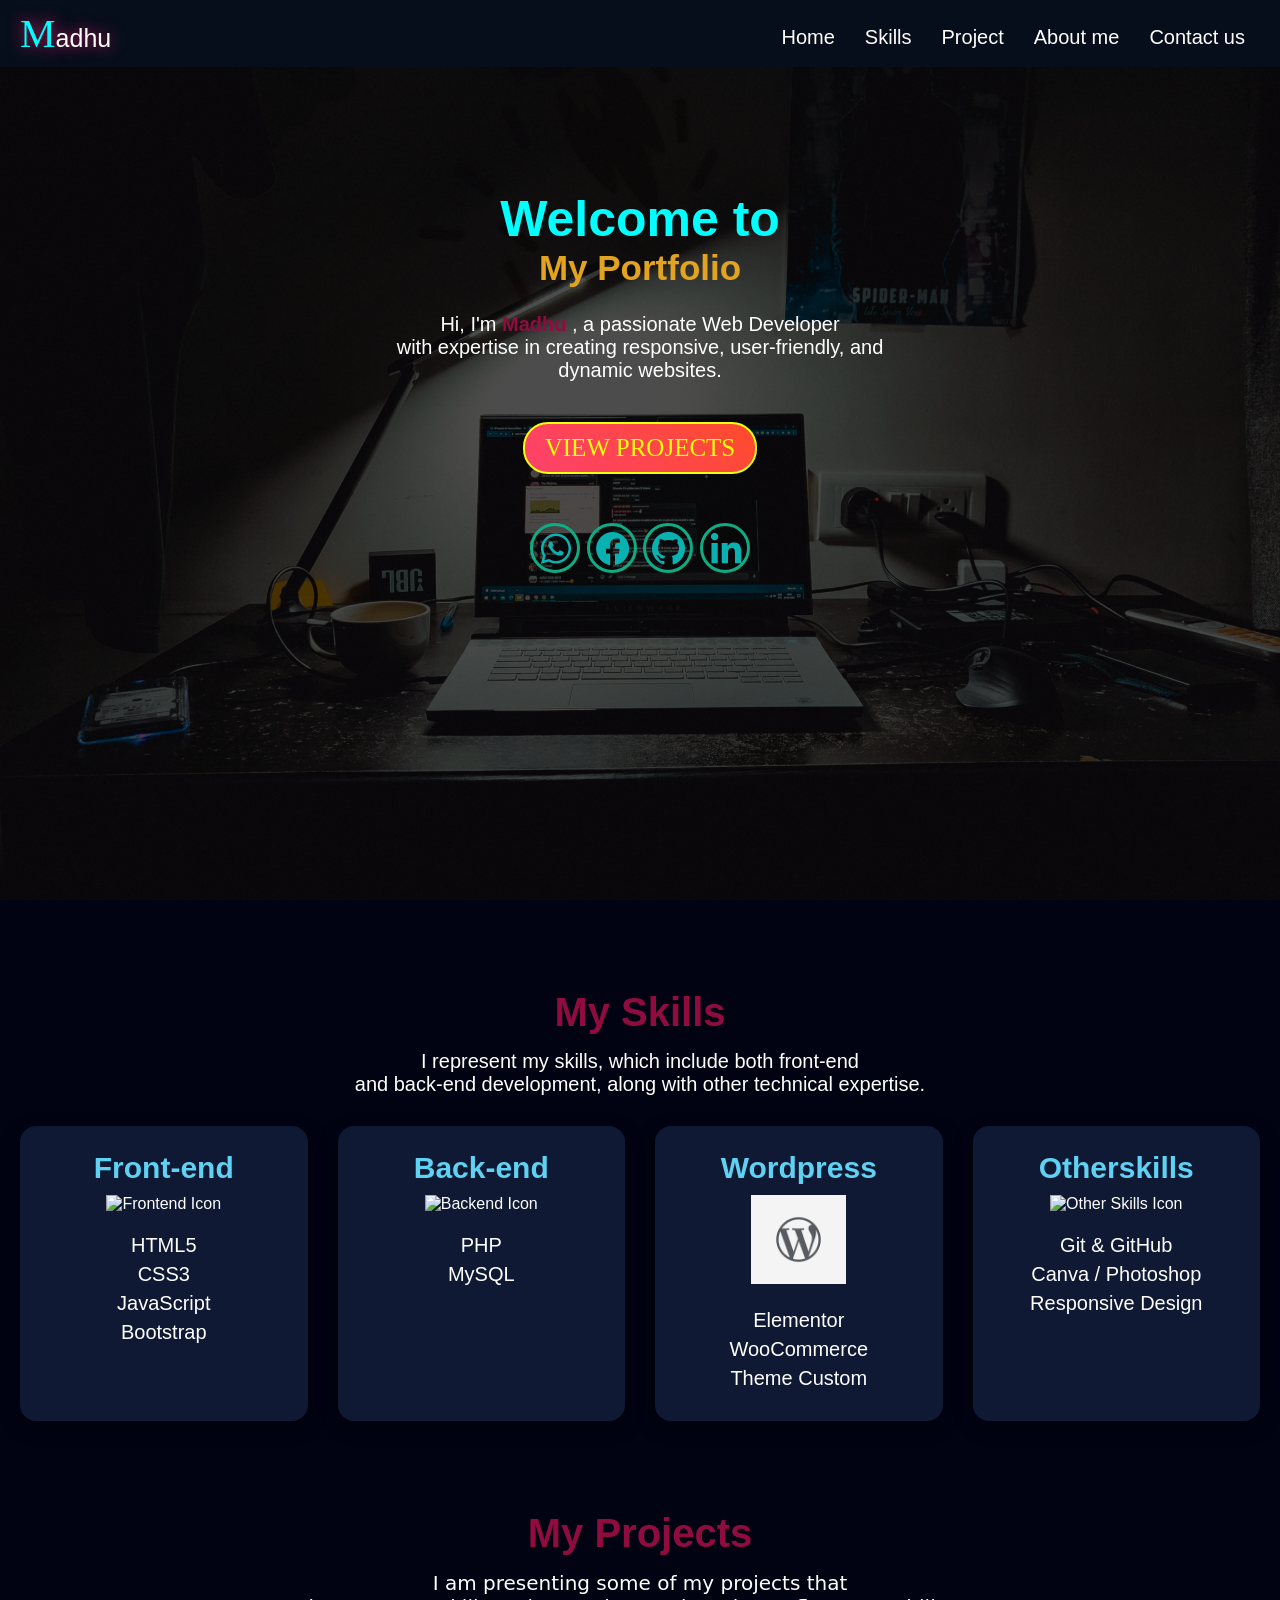
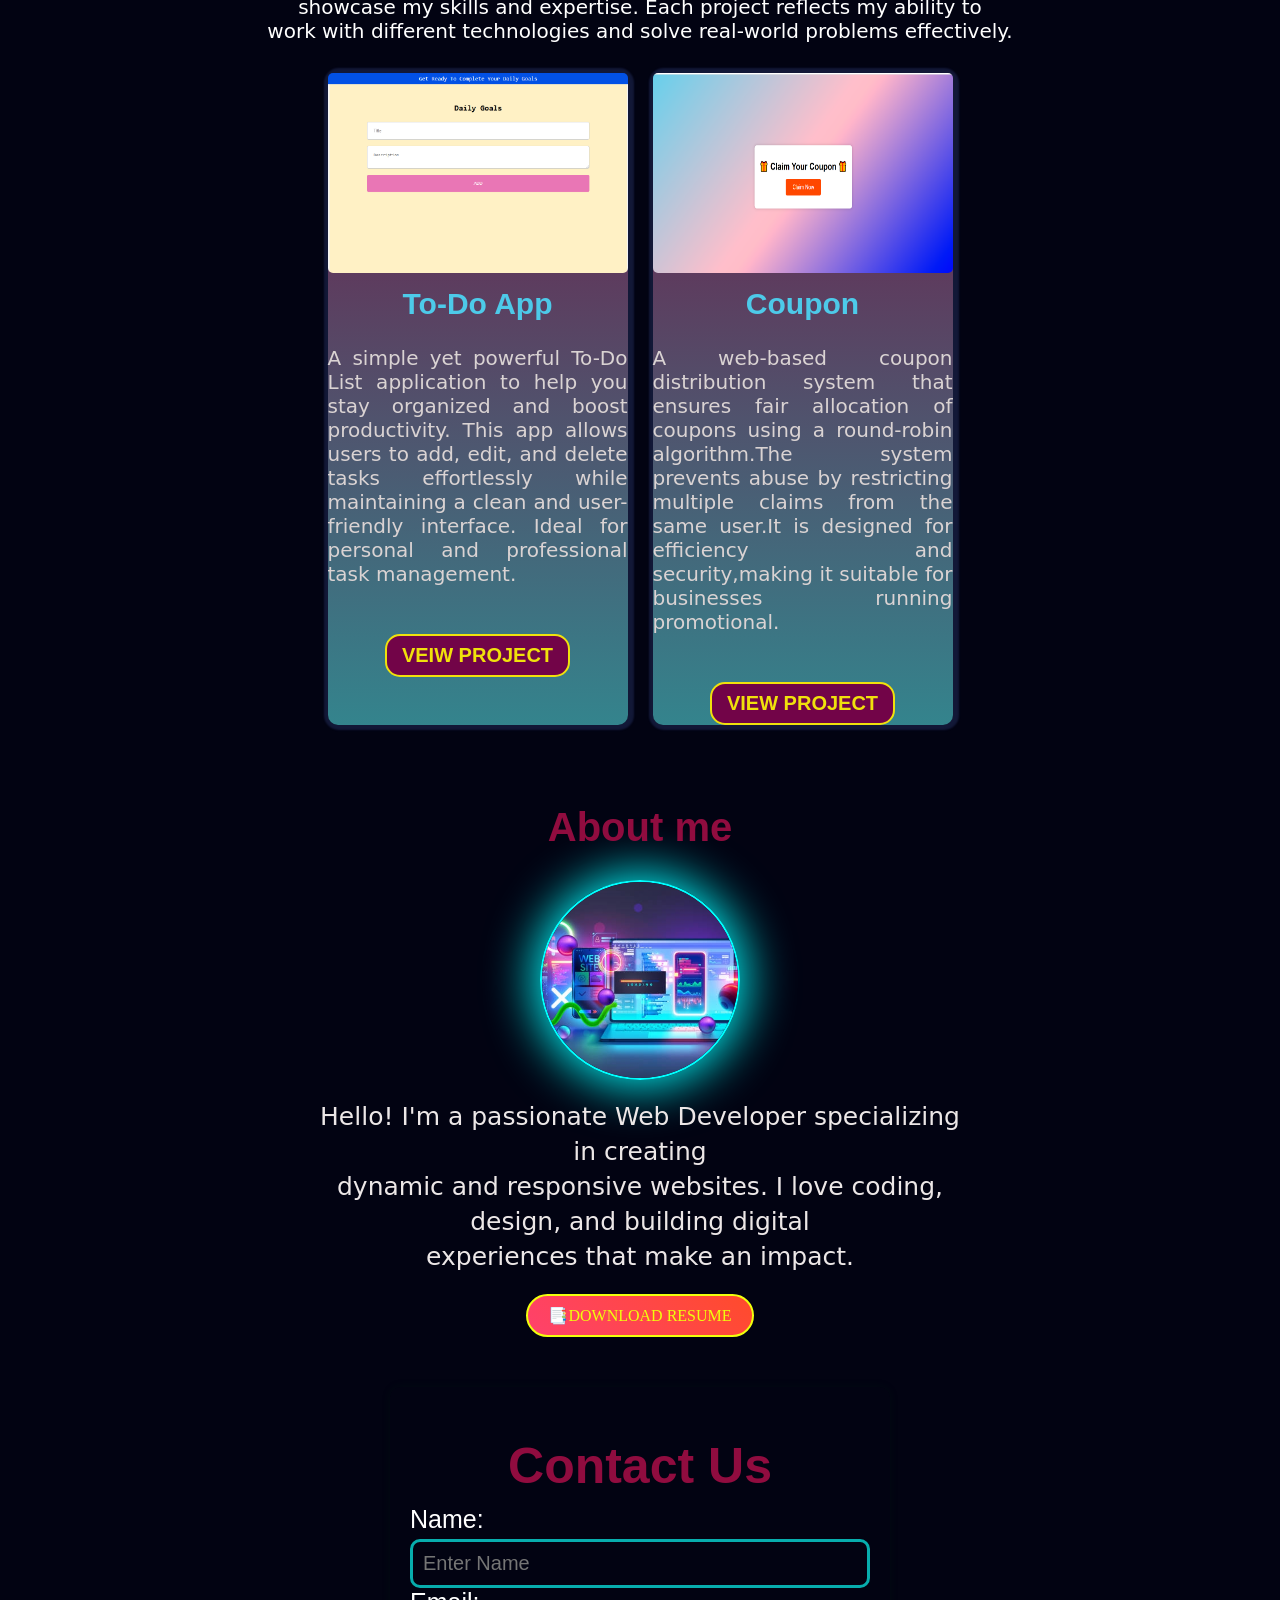
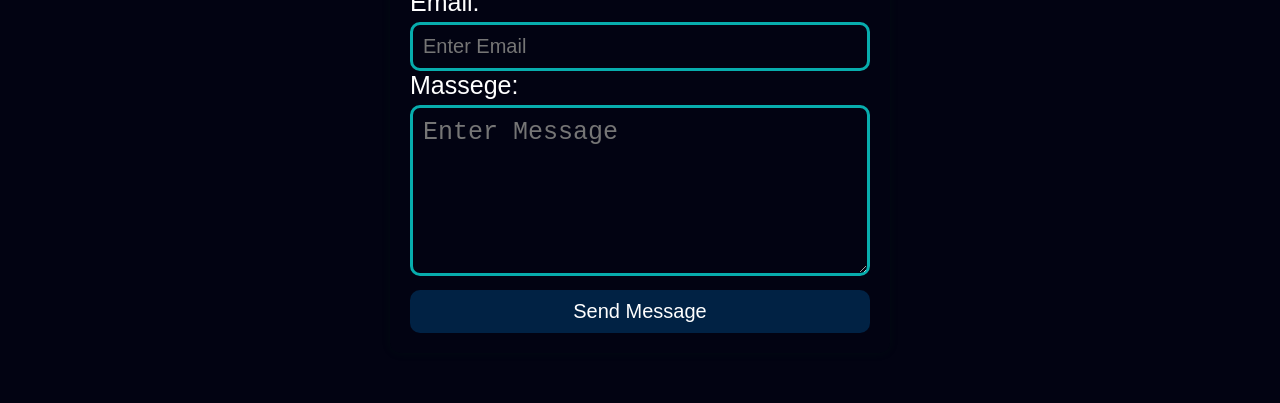
==== commit 59acab20: "portfolio" ====
--- a/index.html
+++ b/index.html
@@ -13,7 +13,7 @@
     <!---------------------------------Navigationbar-------------------------------------------->
      <header class="head">
     <nav class="navbar">
-        <div class="logo">Madhu</div>
+        <div><a class="logo" href="#hero"><span class="logoM">M</span>adhu</a></div>
         <ul class="nav-links">
             <li class="nav-menu"><a href="#hero" data-after="hero">Home</a></li>
             <li class="nav-menu"><a href="#S-B" data-after="Skills">Skills</a></li>
@@ -46,63 +46,45 @@
     and back-end development, along with other technical expertise.</p>
 <section class="Skills">
     <div class="skill-box">
-        <i class='bx bxl-html5'></i>
-        <h3>Html</h3>
-        <p> I have a strong understanding of HTML, including structuring web 
-            pages using semantic elements like <span>{ header, section, and footer }</span>
-            I am proficient in creating
-            and managing forms with various input
-            types, implementing validation, and handling user interactions. </p>
+        <h3>Front-end</h3>
+        <img src="https://cdn-icons-png.flaticon.com/512/732/732212.png" alt="Frontend Icon">
+        <ul>
+            <li>HTML5</li>
+            <li>CSS3</li>
+            <li>JavaScript</li>
+            <li>Bootstrap</li>
+        </ul>
     </div>
     <div class="skill-box">
-        <i class='bx bxl-css3' ></i>
-        <h3>Css3</h3>
-        <p> have a strong understanding of CSS, including basic styling 
-            such as colors, fonts, backgrounds, and borders. I am proficient in 
-            layout techniques using Flexbox 
-            and Grid, along with positioning and display properties.</p>
+        <h3>Back-end</h3>
+        <img src="https://cdn-icons-png.flaticon.com/512/732/732190.png" alt="Backend Icon">
+        <ul>
+            <li>PHP</li>
+            <li>MySQL</li>
+          </ul>
     </div>
+
+    <div class="skill-box">  
+        <h3>Wordpress</h3>
+        <img src="image/wordpress.png" alt="WordPress Icon">
+        <ul>
+            <li>Elementor</li>
+            <li>WooCommerce</li>
+            <li>Theme Custom</li>
+          </ul>
+    </div>
+    
     <div class="skill-box">
-        <i class='bx bxl-bootstrap' ></i>
-        <h3>BootStrap</h3>
-        <p>Proficient in Bootstrap framework, skilled in building responsive 
-        and modern UI designs with deep understanding of grid systems, components, and customization.</p>
+        <h3>Otherskills</h3>
+        <img src="https://cdn-icons-png.flaticon.com/512/5968/5968703.png" alt="Other Skills Icon">
+        <ul>
+            <li>Git & GitHub</li>
+            <li>Canva / Photoshop</li>
+            <li>Responsive Design</li>
+          </ul>
     </div>
 </section>
-<section class="Skills">
-    <div class="skill-box">
-        <i class='bx bxl-javascript' ></i>
-        <h3>Javascript</h3>
-        <p>
-        Secure coding practices in JavaScript.<br>
-        Preventing common vulnerabilities like SQL Injection.
-        Understanding browser security policies.</p>
-    </div>
-    <div class="skill-box">
-        <i class='bx bxl-php' ></i>
-        <h3>Php</h3>
-        <p>Basic understanding of PHP syntax and structure
-        Knowledge of variables, loops, and functions in PHP
-            Handling forms and user input using PHP.</p>
-    </div>
-    <div class="skill-box">
-        <i class='bx bxs-data'></i>
-        <h3>Mysql</h3>
-        <p>I have experience in MySQL, including database design, query optimization
-            , and administration. I am proficient in writing complex SQL queries using SELECT, INSERT,
-             UPDATE, DELETE, and working with joins, subqueries, and aggregate functions.</p>
-    </div>
 </section>
-<section class="Skills">
-    <div class="skill-box">
-        <i class='bx bxl-git'></i>
-        <h3>Git</h3>
-        <p>I have experience working with Git and GitHub for
-             version control and collaboration. I am proficient in using Git commands such as git init, 
-            git clone, git add, git commit, git push, git pull, and git merge.</p>
-    </div>
-</section>
-
 <!----------------------------------Projects------------------------------------>
 <section id="Projects">
     <h2>My Projects</h2>
@@ -115,29 +97,22 @@
             <h3>To-Do App</h3>
             <p>A simple yet powerful To-Do List application to help you stay
                  organized and boost productivity. This app allows users to add, edit, and delete tasks effortlessly while maintaining a 
-                clean and user-friendly interface. Ideal for personal and professional task management</p>
+                clean and user-friendly interface. Ideal for personal and professional task management.</p>
             <a href="https://smart-todo-listapp.netlify.app/" target="_blank">Veiw Project</a>
         </div>
 
         <div class="project-box">
             <img src="image/coupen.png" alt="Project 2">
             <h3>Coupon</h3>
-            <p>A web-based coupon distribution system that ensures fair allocation of coupons using a round-robin algorithm. The system prevents abuse by restricting multiple claims from 
-                the same user. It is designed for efficiency and security, making it 
-                suitable for businesses running promotional campaigns.
+            <p>A web-based coupon distribution system that ensures fair allocation of coupons using a round-robin algorithm.The system prevents abuse by restricting multiple claims from 
+                the same user.It is designed for efficiency and security,making it 
+                suitable for businesses running promotional.
 
             </p>
             <a href="https://coupon-project-1.onrender.com" target="_blank">View Project</a>
         </div>
 
-        <div class="project-box">
-            <img src="image/calci.png" alt="Project 3">
-            <h3>Basic calculator</h3>
-            <p>I developed a responsive calculator that supports basic 
-                arithmetic operations such as addition, 
-                subtraction, multiplication, and division.</p>
-            <a href="" target="_blank">Veiw Project</a>
-        </div>
+        
     </div>
 </section>
 </section>
--- a/style1.css
+++ b/style1.css
@@ -4,7 +4,7 @@
   box-sizing: border-box;
 }
 body {
-  background-color: #070a0e;
+  background-color: #010211fd;
   font-family: Arial, sans-serif;
   color: white;
   text-align: center;
@@ -14,6 +14,7 @@
   background: linear-gradient(rgba(0, 0, 0, 0.7) 50%, rgba(0, 0, 0, 0.7) 50%),
     url("computer2.jpg") no-repeat;
   width: 100%;
+  height: 100vh;
   background-size: cover;
 }
 /*******************************Navigation Bar**************************************/
@@ -31,9 +32,16 @@
   top: 0px;
 }
 .logo {
-  font-size: 30px;
+  font-size: 25px;
   font-weight: 400;
   text-shadow: 0px 0px 15px #d61c6a;
+  text-decoration: none;
+  color: white;
+}
+.logoM {
+  font-size: 40px;
+  color: aqua;
+  font-family: "Calibi";
 }
 .nav-links {
   list-style: none;
@@ -56,7 +64,6 @@
   text-decoration: underline;
   text-shadow: 0px 0px 8px aqua;
 }
-
 .menu-toggle {
   display: none;
   font-size: 24px;
@@ -252,18 +259,21 @@
 }
 
 /********************************Skills-boxes**********************************/
+#S-B{
+  padding: 60px 20px;
+  font-family: 'Poppins', sans-serif;
+  color: #fff;
+}
 .Skills {
-  display: flex;
-  flex-wrap: wrap;
-  justify-content: justify;
-  gap: 20px;
-  padding: 40px 20px;
-  text-align: center;
+  display: grid;
+  grid-template-columns: repeat(auto-fit, minmax(250px, 1fr));
+  gap: 30px;
+  margin-top: 30px;
 }
 h2 {
   text-align: center;
   color: #900c3f;
-  font-size: 50px;
+  font-size: 40px;
   font-weight: 600;
   margin-top: 30px;
 }
@@ -275,43 +285,36 @@
   font-family: Verdana, Geneva, Tahoma, sans-serif;
 }
 .skill-box {
-  background: linear-gradient(
-    rgba(60, 60, 182, 0.9),
-    rgba(167, 62, 62, 0.9),
-    rgba(69, 189, 69, 0.9)
-  );
-  padding: 10px;
-  border-radius: 15px;
-  box-shadow: 10px 0px 10px rgb(50, 108, 156, 0.1);
-  max-width: 300px;
-  text-align: center;
-  margin: auto;
-  height: 350px;
-  transition: transform 0.1s ease-in-out;
+  background: #0f1934;
+  padding: 25px;
+  border-radius: 16px;
+  box-shadow: 0 6px 20px rgba(0,0,0,0.3);
+  text-align: center;
+  transition: 0.3s ease;
 }
 .skill-box h3 {
   margin-bottom: 10px;
   color: rgb(95, 209, 243);
-  font-size: 35px;
-  margin: 10px;
-}
-#S-B .skill-box p {
-  color: rgb(236, 233, 233);
-  font-size: 17px;
-  font-family: "Lucida Sans";
-}
-.skill-box p span {
-  color: rgb(245, 4, 24);
-}
-.skill-box .bx {
-  font-size: 50px;
-  border: 3px solid black;
-  color: red;
-  border-radius: 50%;
-  background-color: white;
-  height: 70px;
-  width: 70px;
-  padding-top: 7px;
+  font-size: 30px;
+}
+.skill-box img {
+  width: 40%;
+  margin-bottom: 15px;
+}
+.skill-box ul {
+  flex: 2;
+  padding-left: 25px;
+  padding: 0;
+  margin: 0;
+ 
+}
+.skill-box ul li {
+  margin: 6px 0;
+  font-size: 20px;
+  list-style: none;
+}
+.skill-box:hover {
+  box-shadow: 0 2px 5px 5px rgb(12, 41, 75);
 }
 /********************************responsive Skills********************************/
 @media (max-width: 600px) {
@@ -510,12 +513,12 @@
   }
 }
 /**************************************Contact Page css******************************************/
-#Contact{
+#Contact {
   font-family: Arial, sans-serif;
   display: flex;
   justify-content: center;
   padding: 50px 20px;
-text-align: left;
+  text-align: left;
 }
 .contact-container {
   width: 100%;
@@ -594,4 +597,4 @@
   .contact-container {
     display: flex;
   }
-}+}
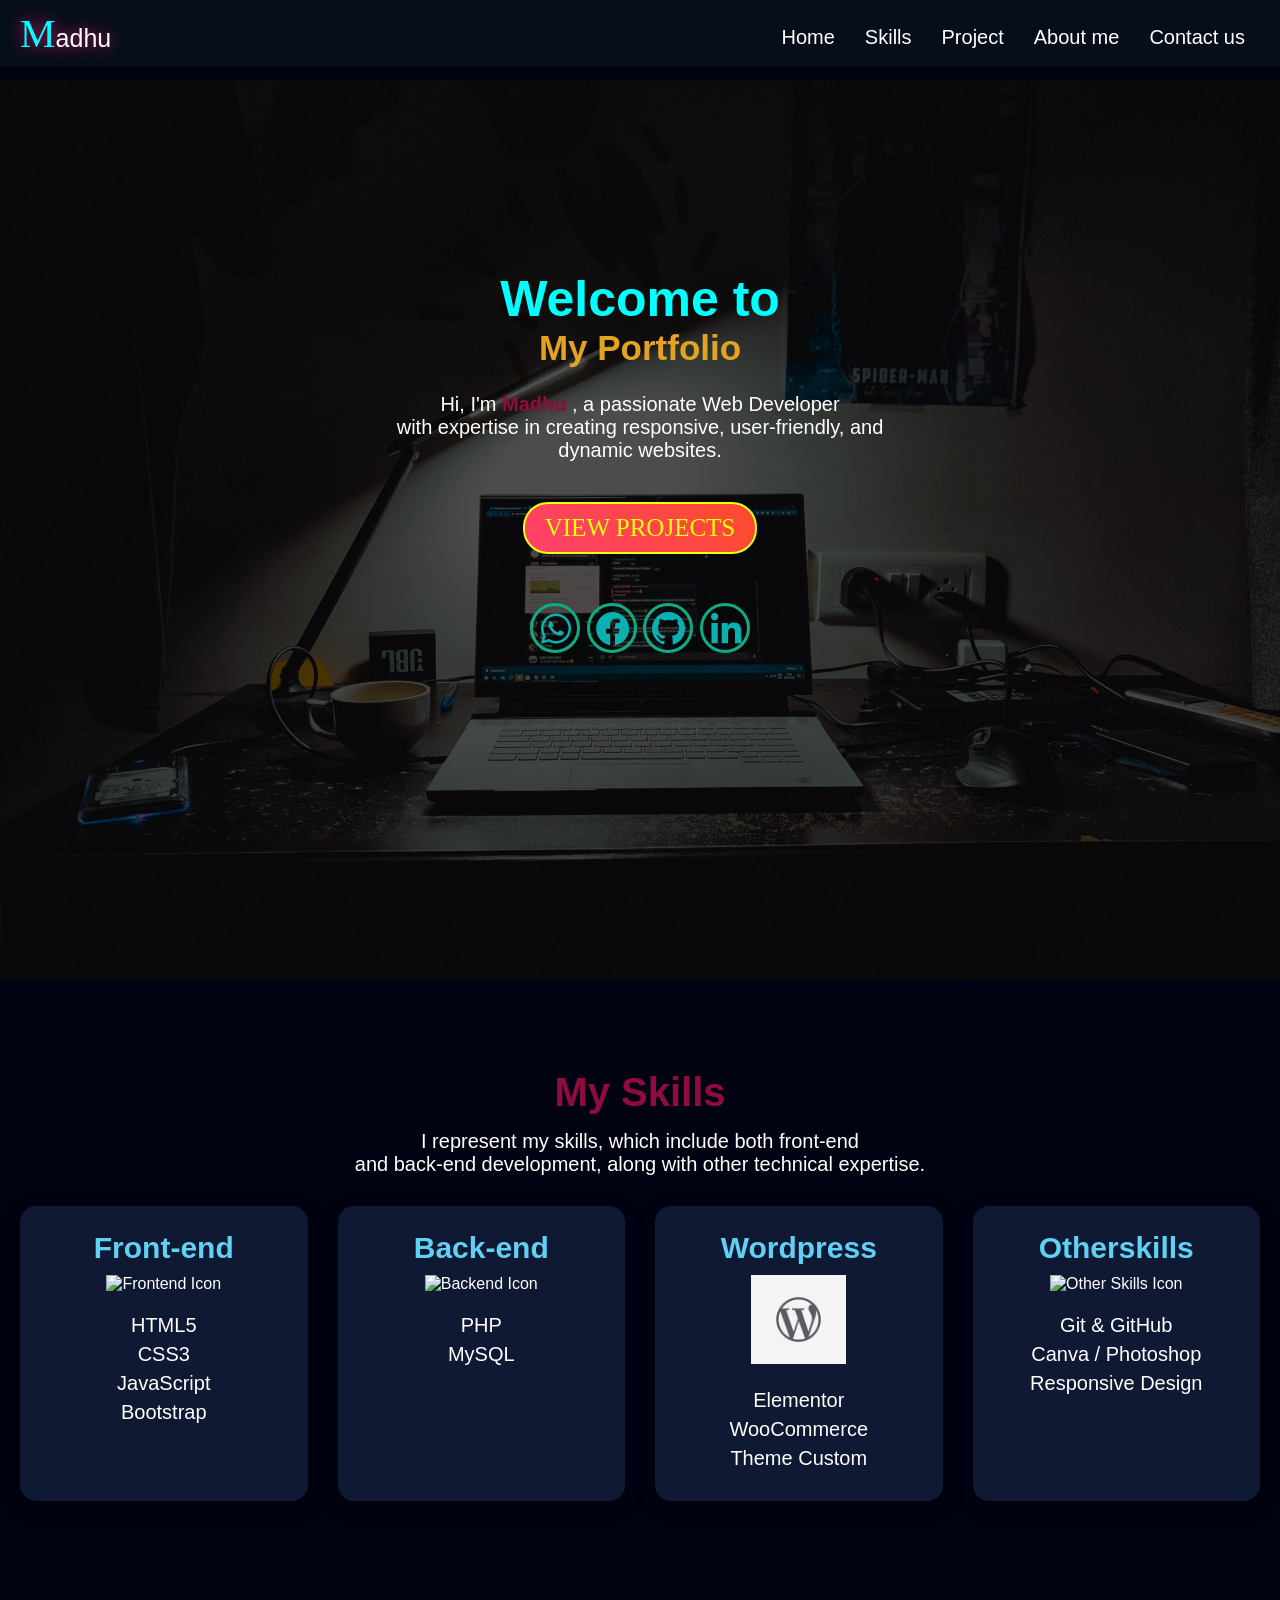
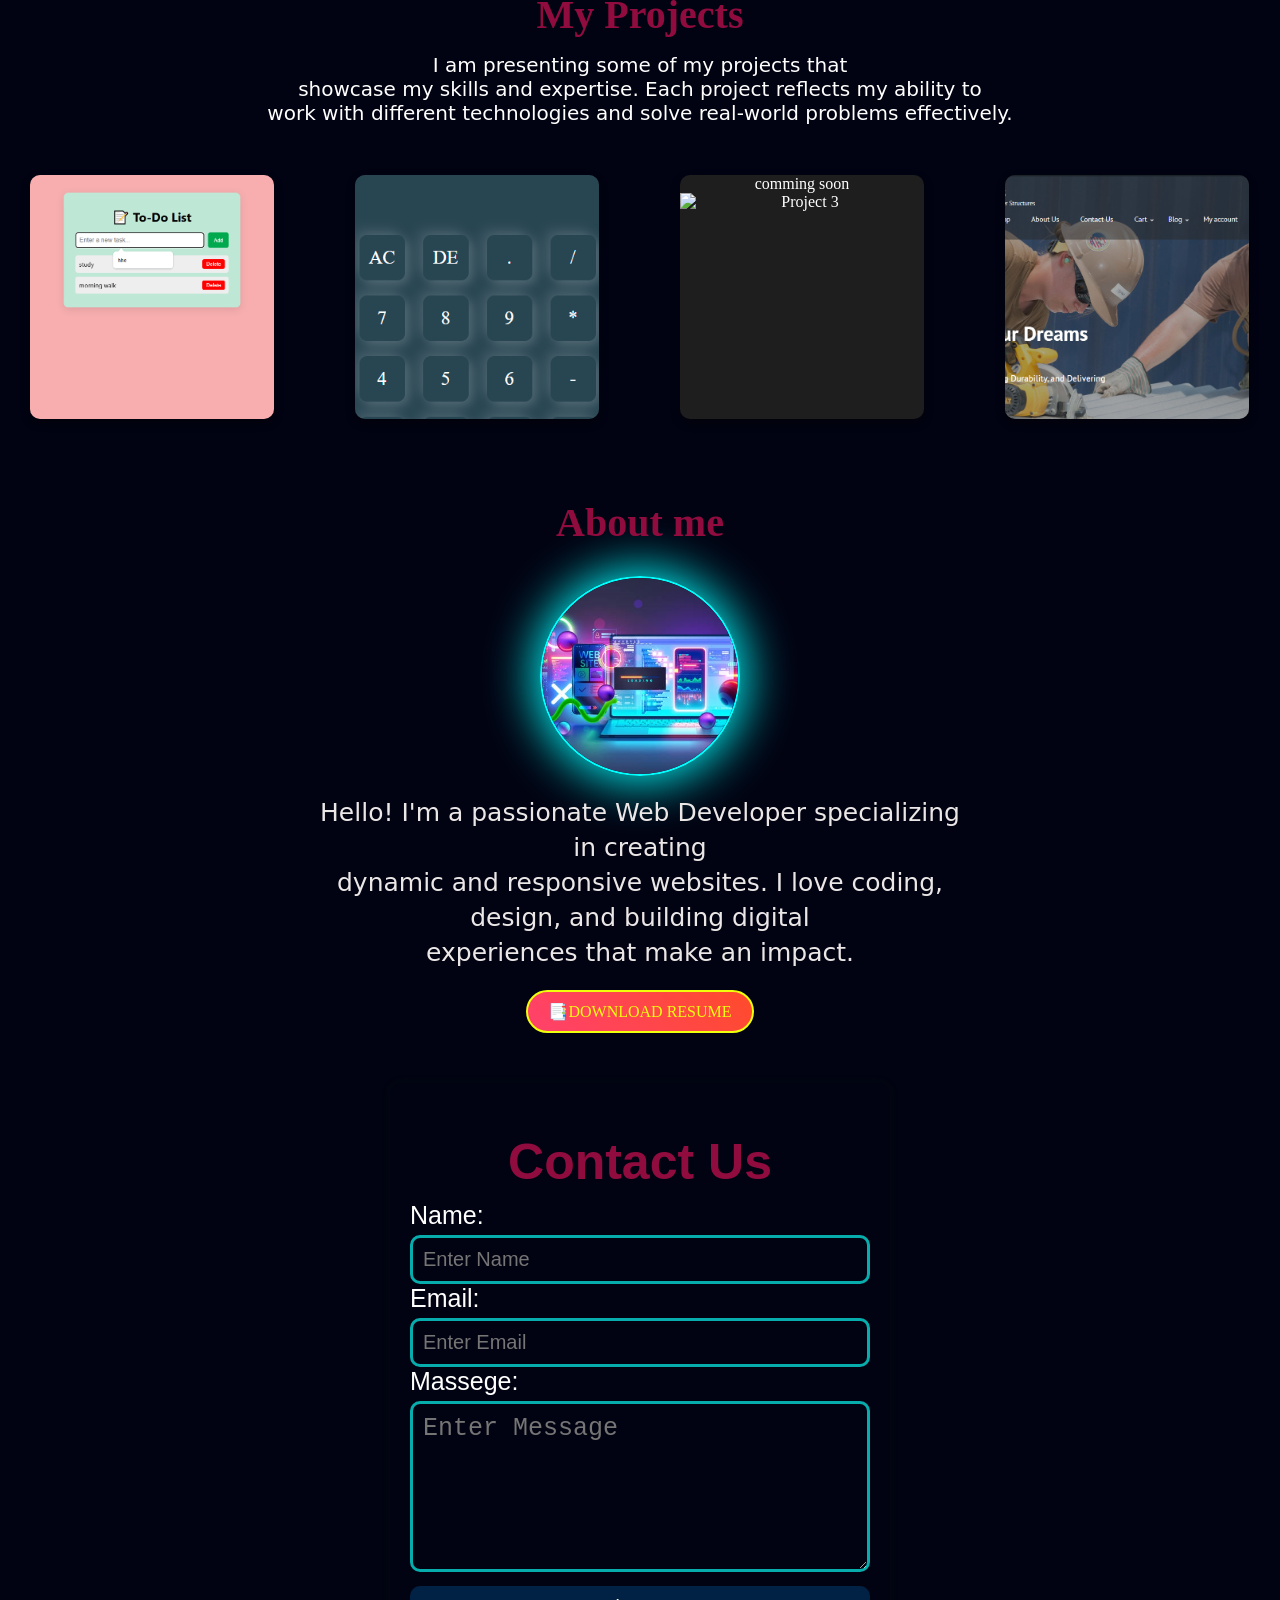
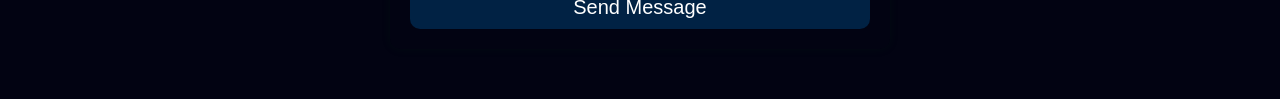
==== commit d4350824: "Initial commit" ====
--- a/index.html
+++ b/index.html
@@ -8,6 +8,7 @@
     <link rel="stylesheet" type="text/css" href="style1.css" />
     <link href='https://unpkg.com/boxicons@2.1.4/css/boxicons.min.css' rel='stylesheet'>
     <link href='https://unpkg.com/boxicons@2.1.4/css/boxicons.min.css' rel='stylesheet'>
+    <link rel="stylesheet"href="https://cdnjs.cloudflare.com/ajax/libs/font-awesome/6.5.0/css/all.min.css"/>
 </head>
 <body>
     <!---------------------------------Navigationbar-------------------------------------------->
@@ -92,29 +93,38 @@
         and expertise. Each project reflects my 
         ability to <br>work with different technologies and solve real-world problems effectively.</p>
         <div class="projects-container">
-        <div class="project-box">
-            <img src="image/do to app.png" alt="Project 1">
-            <h3>To-Do App</h3>
-            <p>A simple yet powerful To-Do List application to help you stay
-                 organized and boost productivity. This app allows users to add, edit, and delete tasks effortlessly while maintaining a 
-                clean and user-friendly interface. Ideal for personal and professional task management.</p>
-            <a href="https://smart-todo-listapp.netlify.app/" target="_blank">Veiw Project</a>
-        </div>
+<!-- Project 1 -->
+       <div class="project-box">
+      <img src="image/todotist.png" alt="Project 1" />
+      <a href="https://mysechedule.netlify.app/" target="_blank" class="project-overlay">
+        <div class="arrow-icon"><i class="fas fa-arrow-right"></i></div>
+      </a>
+    </div>
 
-        <div class="project-box">
-            <img src="image/coupen.png" alt="Project 2">
-            <h3>Coupon</h3>
-            <p>A web-based coupon distribution system that ensures fair allocation of coupons using a round-robin algorithm.The system prevents abuse by restricting multiple claims from 
-                the same user.It is designed for efficiency and security,making it 
-                suitable for businesses running promotional.
+    <!-- Project 2 -->
+    <div class="project-box">
+      <img src="image/calci.png" alt="Project 3" />
+      <a href="https://example.com/project3" target="_blank" class="project-overlay">
+        <div class="arrow-icon"><i class="fas fa-arrow-right"></i></div>
+      </a>
+    </div>
 
-            </p>
-            <a href="https://coupon-project-1.onrender.com" target="_blank">View Project</a>
-        </div>
-
-        
+     <!-- Project 3 -->
+    <div class="project-box">comming soon
+      <img src="image/example.com" alt="Project 3" />
+      <a href="https://example.com/project3" target="_blank" class="project-overlay">
+        <div class="arrow-icon"><i class="fas fa-arrow-right"></i></div>
+      </a>
     </div>
-</section>
+<!-- Project 4 -->
+    <div class="project-box">
+      <img src="image/homepage.png" alt="Project 2" />
+      <a href="https://at-sotutions.free.nf/" target="_blank" class="project-overlay">
+        <div class="arrow-icon"><i class="fas fa-arrow-right"></i></div>
+      </a>
+    </div>
+    
+</div>
 </section>
 <!---------------------------------------About page-------------------------------------->
 <section id="container">
@@ -124,7 +134,7 @@
     <p class="p">Hello! I'm a passionate Web Developer specializing in creating 
     <br>dynamic and responsive websites. I love coding, design, and building digital
     </br> experiences that make an impact.</p>
-    <a href="image/resume.pdf" download class="btn">📑Download Resume</a>
+    <a href="image/Madhu_CV.pdf" download class="btn">📑Download Resume</a>
     </div>
 </section>
 
--- a/style1.css
+++ b/style1.css
@@ -5,9 +5,10 @@
 }
 body {
   background-color: #010211fd;
-  font-family: Arial, sans-serif;
+  font-family: poppins;
   color: white;
   text-align: center;
+  padding-top: 80px;
 }
 .head {
   font-family: Arial, sans-serif;
@@ -30,6 +31,7 @@
   padding: 10px 20px;
   left: 0;
   top: 0px;
+  z-index: 999;
 }
 .logo {
   font-size: 25px;
@@ -259,9 +261,9 @@
 }
 
 /********************************Skills-boxes**********************************/
-#S-B{
+#S-B {
   padding: 60px 20px;
-  font-family: 'Poppins', sans-serif;
+  font-family: "Poppins", sans-serif;
   color: #fff;
 }
 .Skills {
@@ -288,7 +290,7 @@
   background: #0f1934;
   padding: 25px;
   border-radius: 16px;
-  box-shadow: 0 6px 20px rgba(0,0,0,0.3);
+  box-shadow: 0 6px 20px rgba(0, 0, 0, 0.3);
   text-align: center;
   transition: 0.3s ease;
 }
@@ -306,7 +308,6 @@
   padding-left: 25px;
   padding: 0;
   margin: 0;
- 
 }
 .skill-box ul li {
   margin: 6px 0;
@@ -350,16 +351,11 @@
   }
 }
 /********************************Projects css***************************************/
-
-#Project {
-  text-align: center;
-  padding: 40px 20px;
-}
 .projects-container {
-  display: flex;
-  flex-wrap: wrap;
-  justify-content: center;
-  gap: 25px;
+  display: grid;
+  gap: 20px;
+  grid-template-columns: repeat(auto-fit, minmax(300px, 1fr));
+  margin-top: 50px;
 }
 #Projects p {
   font-size: 20px;
@@ -370,48 +366,58 @@
   font-size: 25px;
 }
 .project-box {
-  background: linear-gradient(rgba(185, 44, 110, 0.6), rgba(85, 218, 223, 0.6));
+  position: relative;
   border-radius: 10px;
-  max-width: 300px;
-  box-shadow: 1px 0 2px 5px rgba(86, 108, 206, 0.2);
-  transition: transform 1s ease-in-out;
-  margin-top: 30px;
-}
-.project-box:hover {
-  box-shadow: 5px 5px 10px 5px rgb(106, 106, 112);
+  overflow: hidden;
+  box-shadow: 0 4px 8px rgba(0, 0, 0, 0.4);
+  transition: transform 0.3s ease;
+  background: #1e1e1e;
+  width: 80%;
+  aspect-ratio: 1 / 1;
+  margin-left: 30px;
 }
 .project-box img {
-  width: 300px;
-  border-radius: 5px;
-  height: 200px;
-}
-.project-box h3 {
-  margin: 10px 0;
-  font-size: 30px;
-  color: rgb(77, 202, 233);
-  font-weight: 600;
-}
-.project-box p {
-  font-size: 10px;
-  color: #dad3d3;
-  text-align: justify;
-}
-.project-box a {
-  display: inline-block;
-  font-size: 15px;
-  font-family: "Segoe UI", Tahoma, Geneva, Verdana, sans-serif;
-  margin-top: 3rem;
-  padding: 8px 15px;
-  font-size: 20px;
-  text-transform: uppercase;
-  background: rgb(114, 4, 72);
-  color: rgb(240, 225, 12);
-  text-decoration: none;
-  border-radius: 15px;
-  border: 2px solid rgb(240, 225, 12);
-  font-weight: bold;
-}
-
+  width: 100%;
+  height: 100%;
+  object-fit: cover;
+  display: block;
+}
+
+.project-overlay {
+  position: absolute;
+  top: 0;
+  right: 0;
+  bottom: 0;
+  width: 100%;
+  background: rgba(0, 0, 0, 0.4);
+  display: flex;
+  align-items: last baseline;
+  justify-content: right;
+  opacity: 0;
+  transition: opacity 0.3s ease;
+}
+
+.project-box:hover .project-overlay {
+  opacity: 1;
+}
+
+.arrow-icon {
+  width: 50px;
+  height: 50px;
+  border: 3px solid #f3f2f2;
+  border-radius: 50%;
+  display: flex;
+  align-items: center;
+  justify-content: center;
+  font-size: 20px;
+  color: #fff;
+  transition: all 0.3s;
+}
+
+.arrow-icon:hover {
+  background: #fff;
+  color: #000;
+}
 @media (max-width: 600px) {
   .projects-container {
     flex-direction: column;
